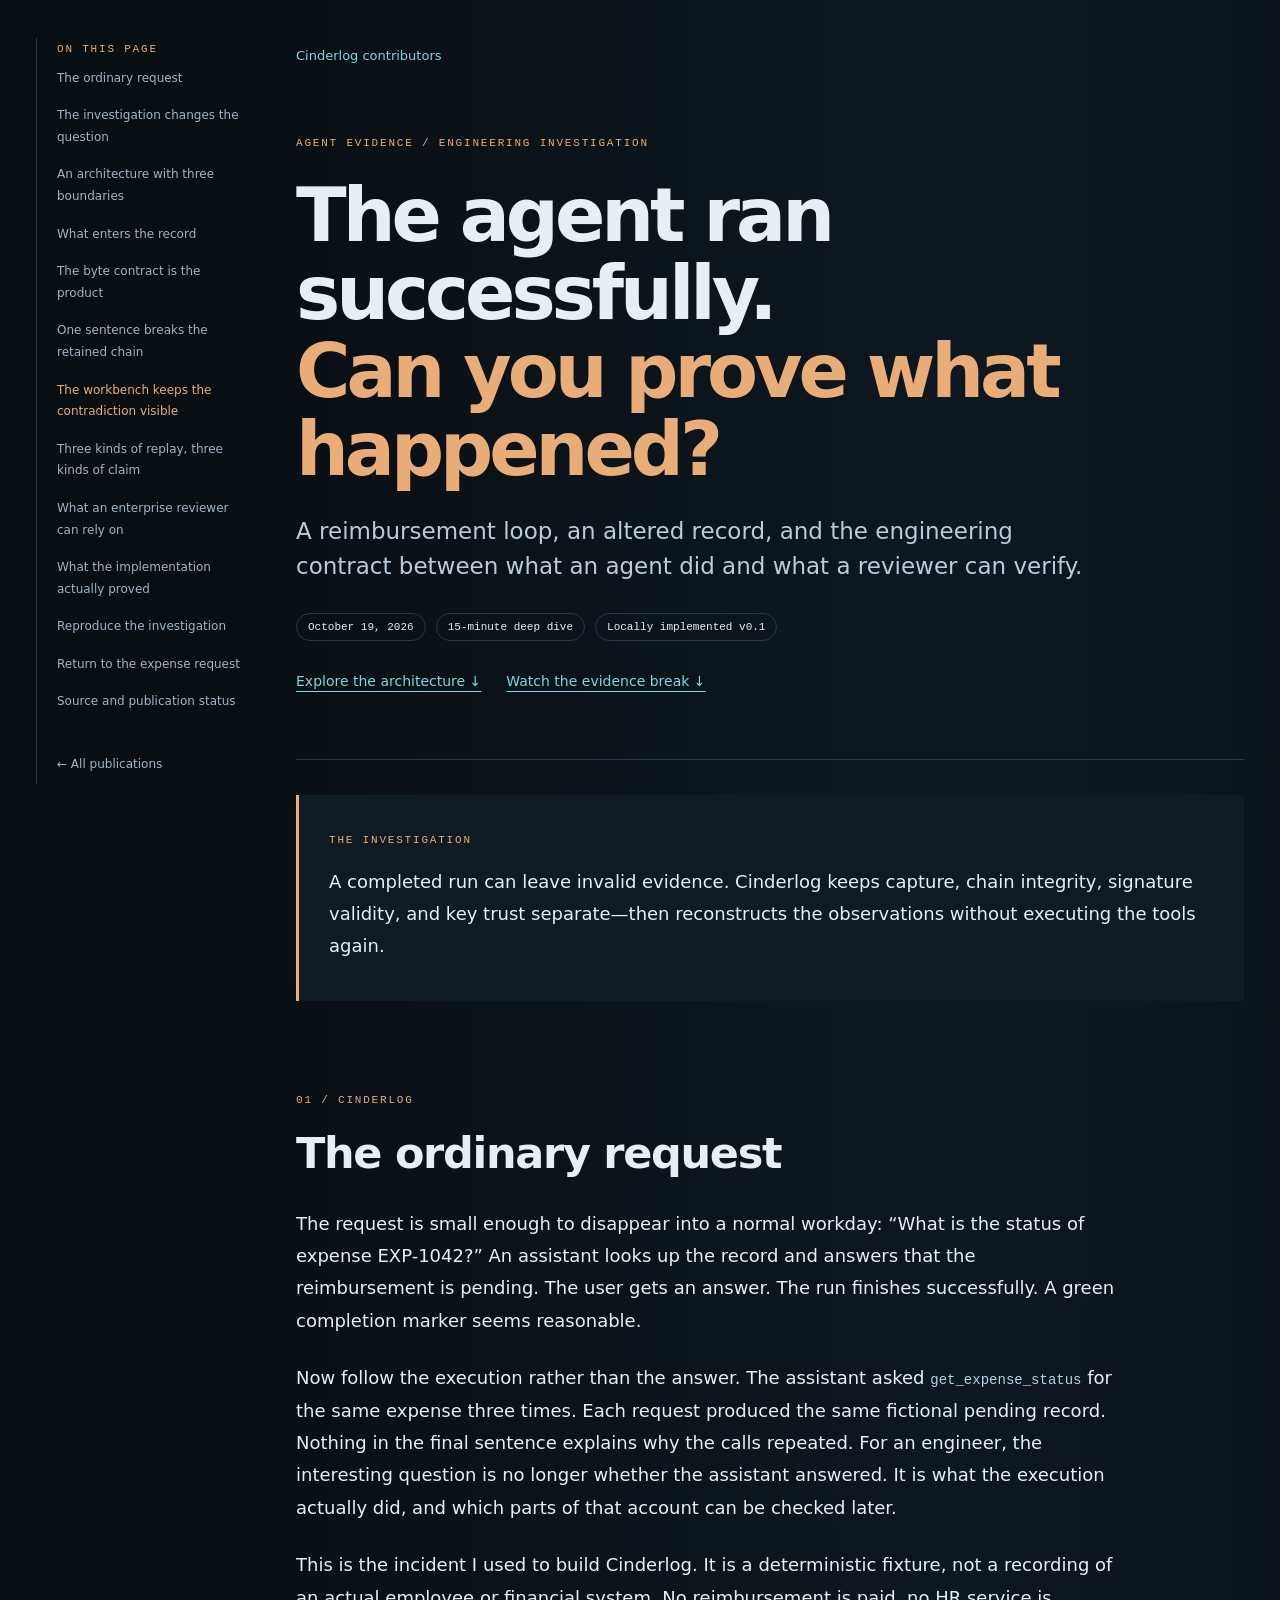
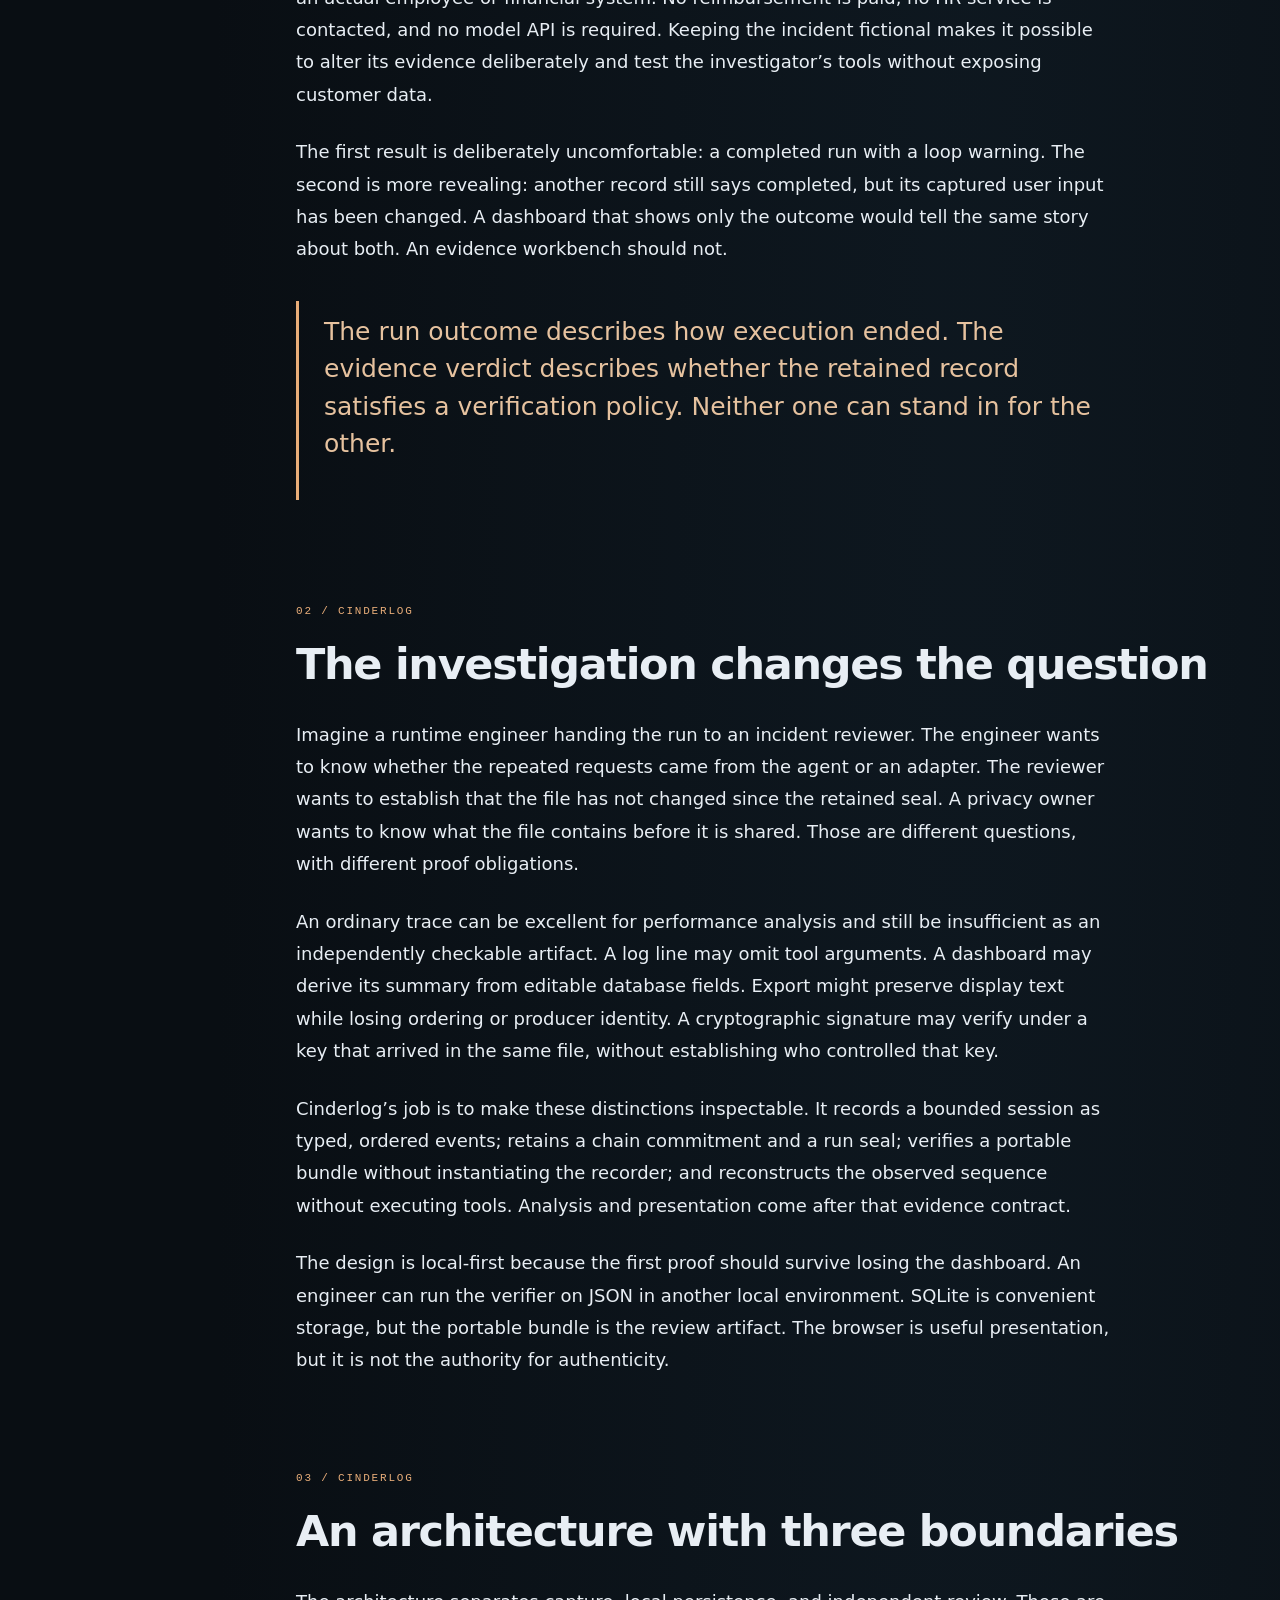
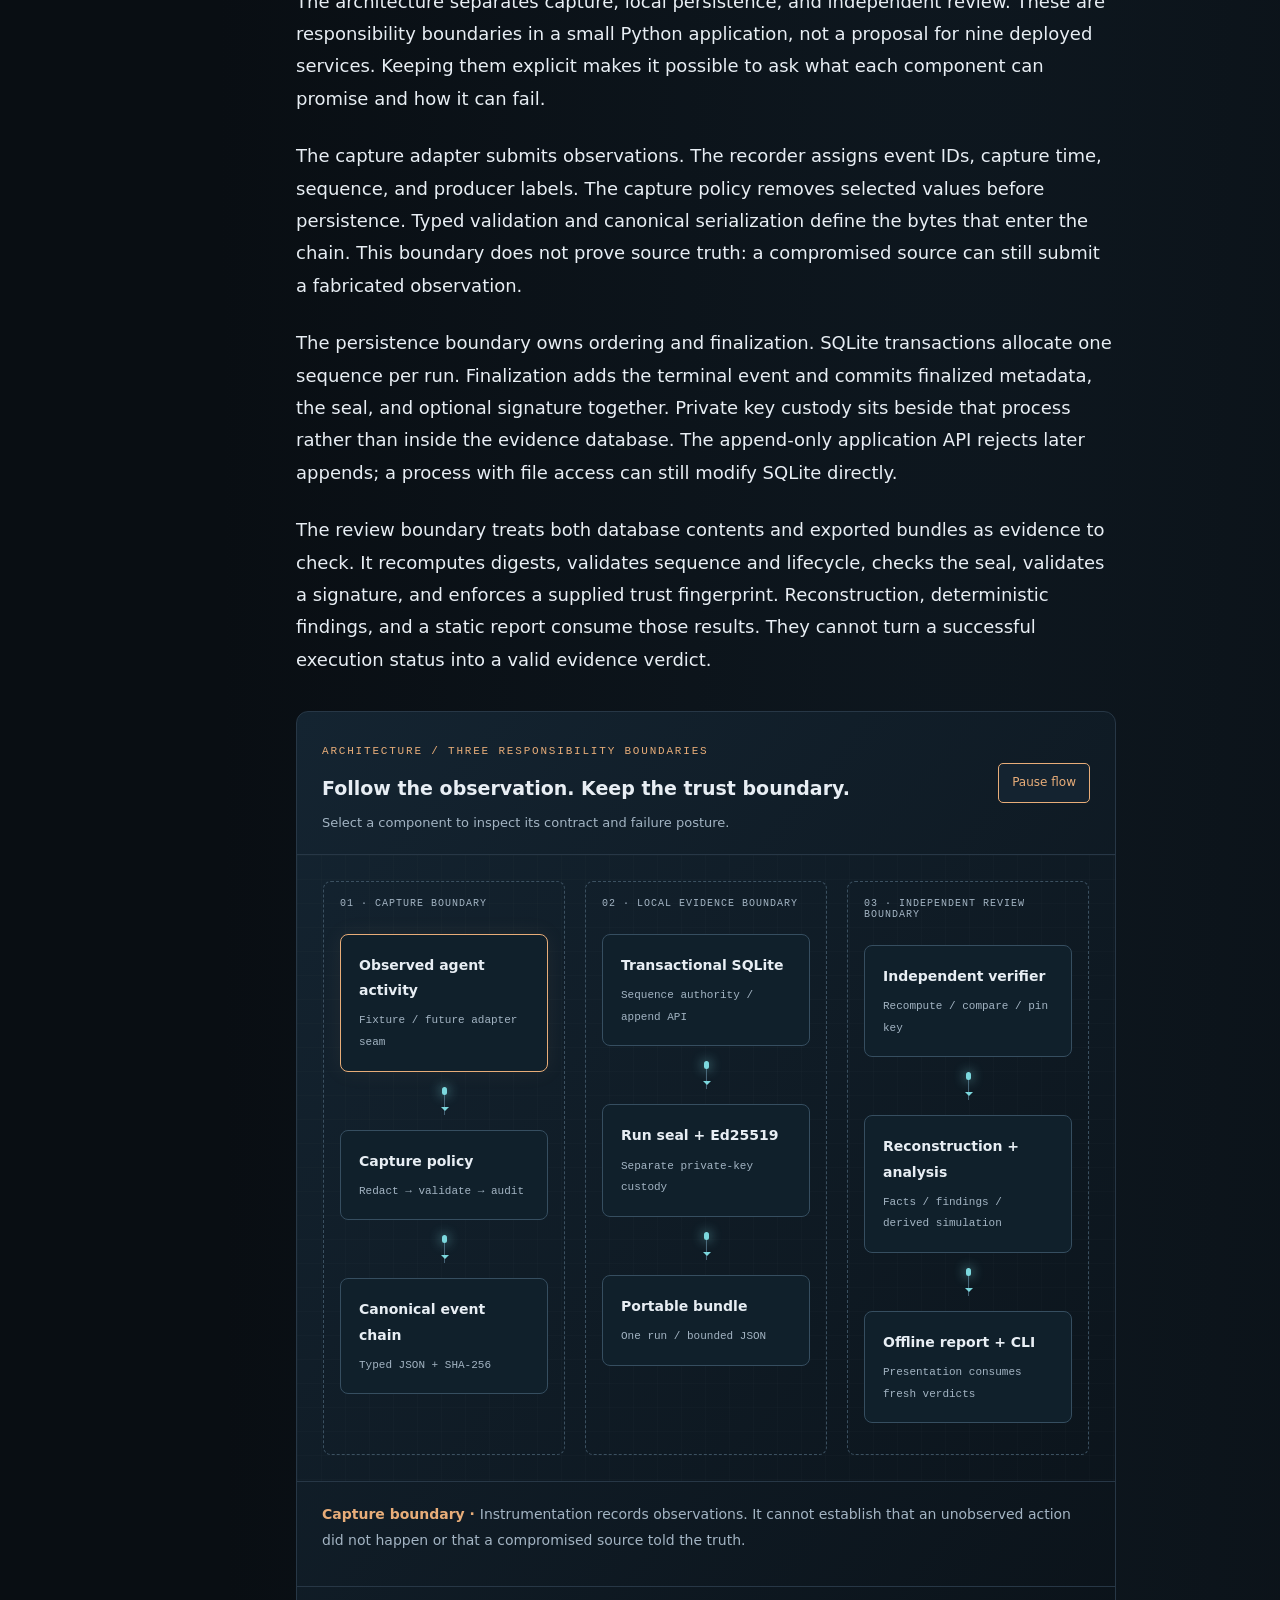
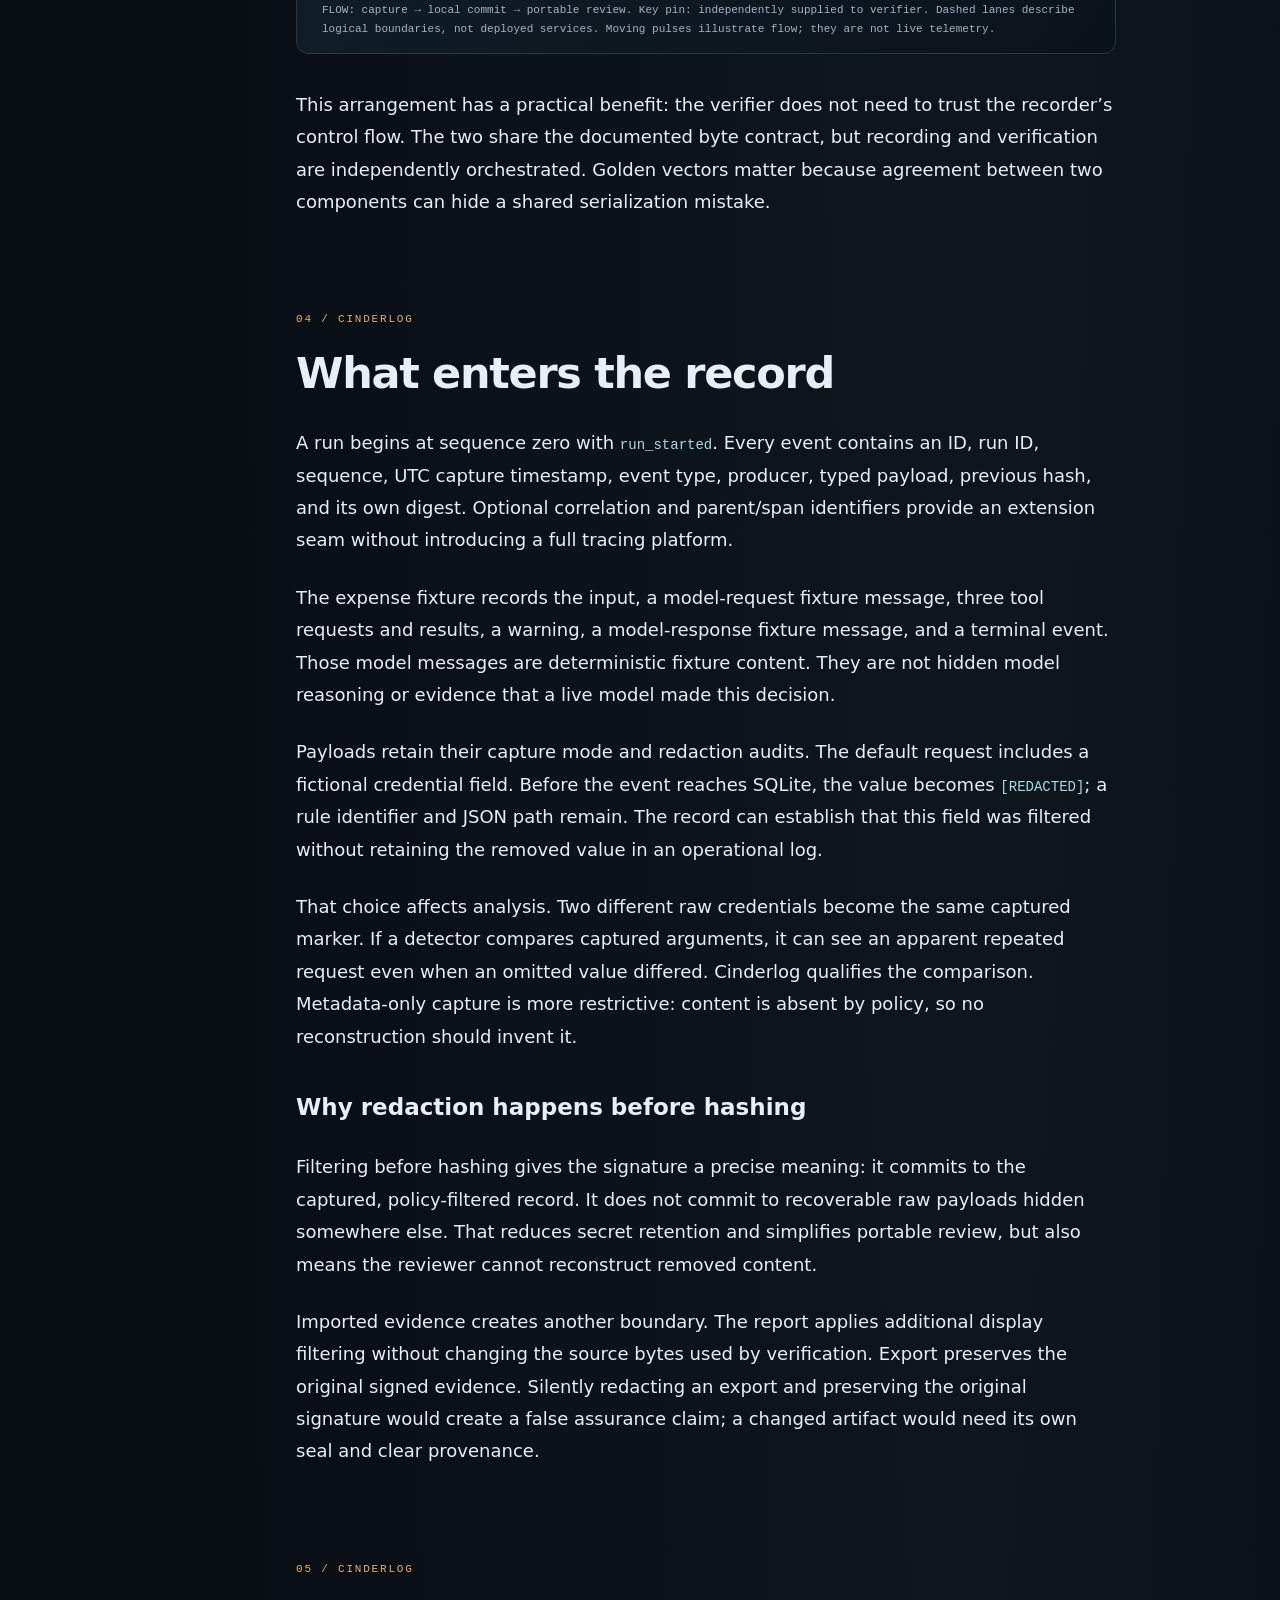
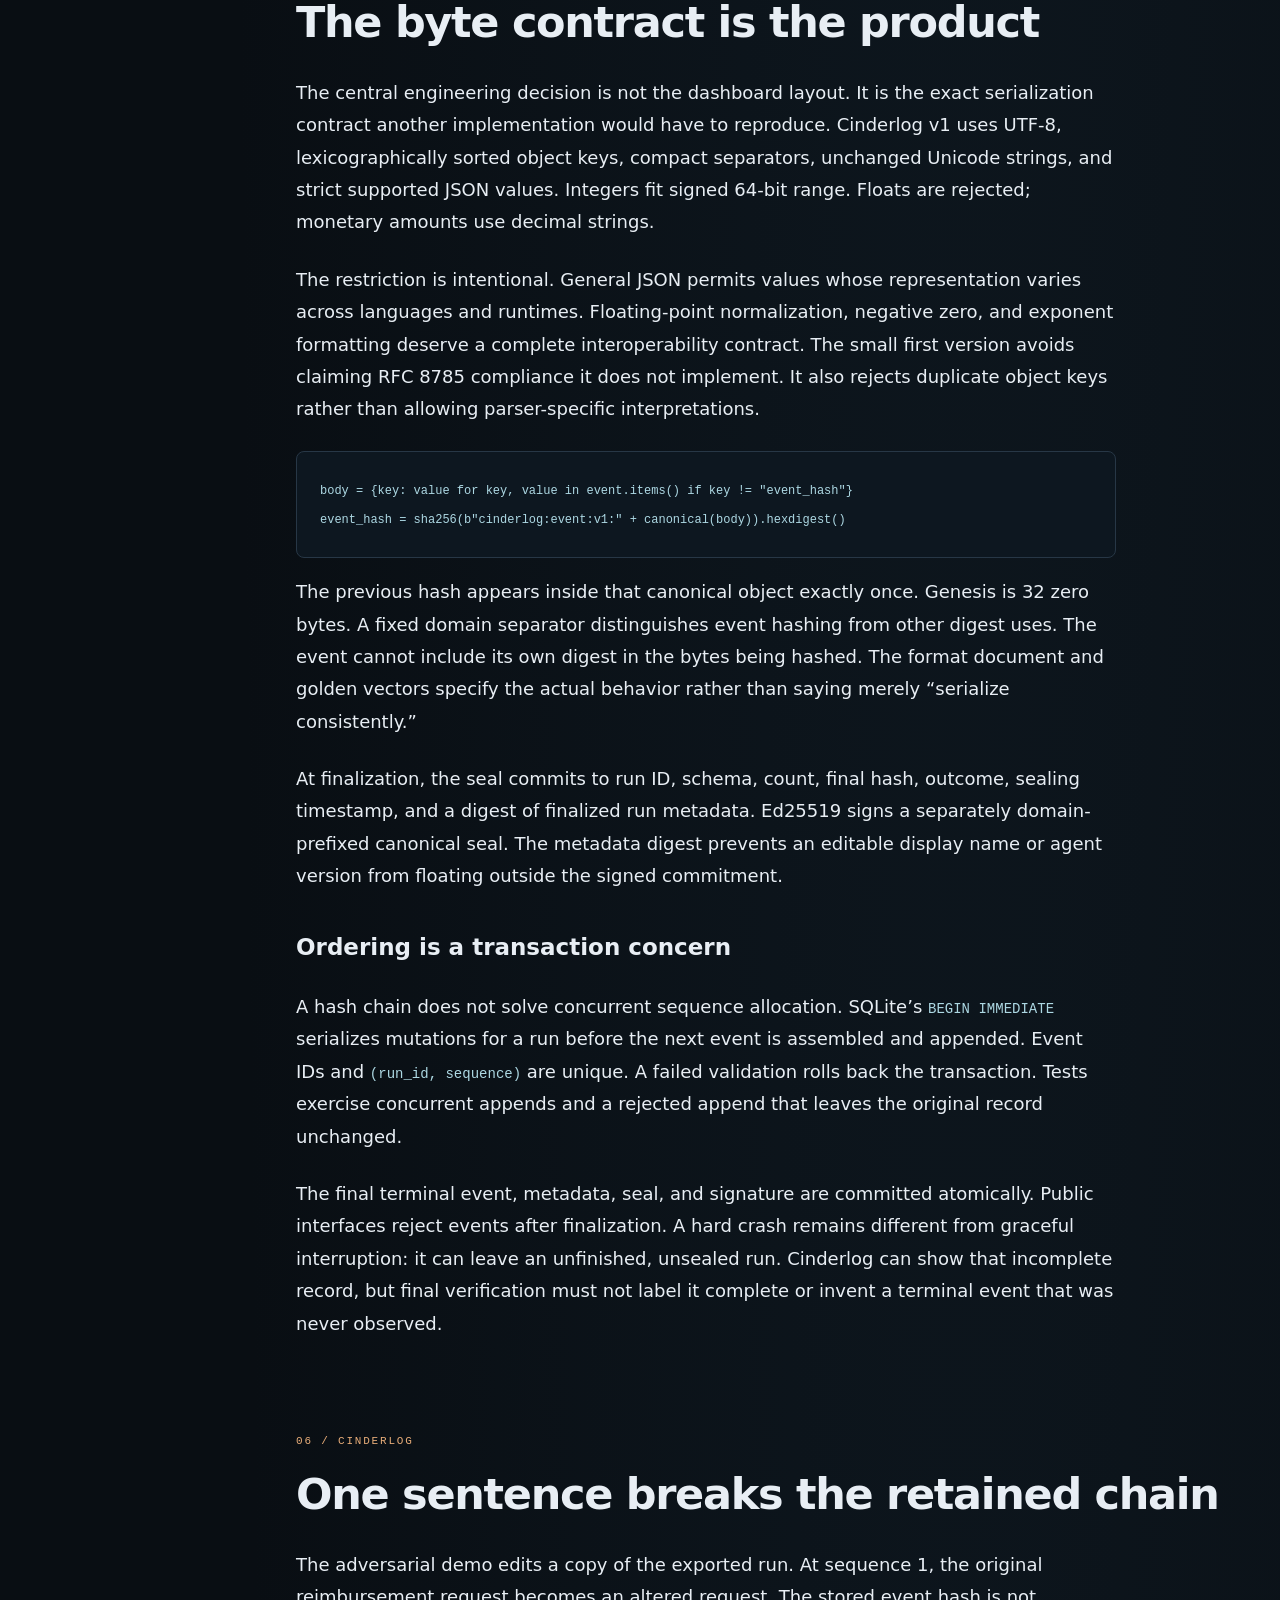
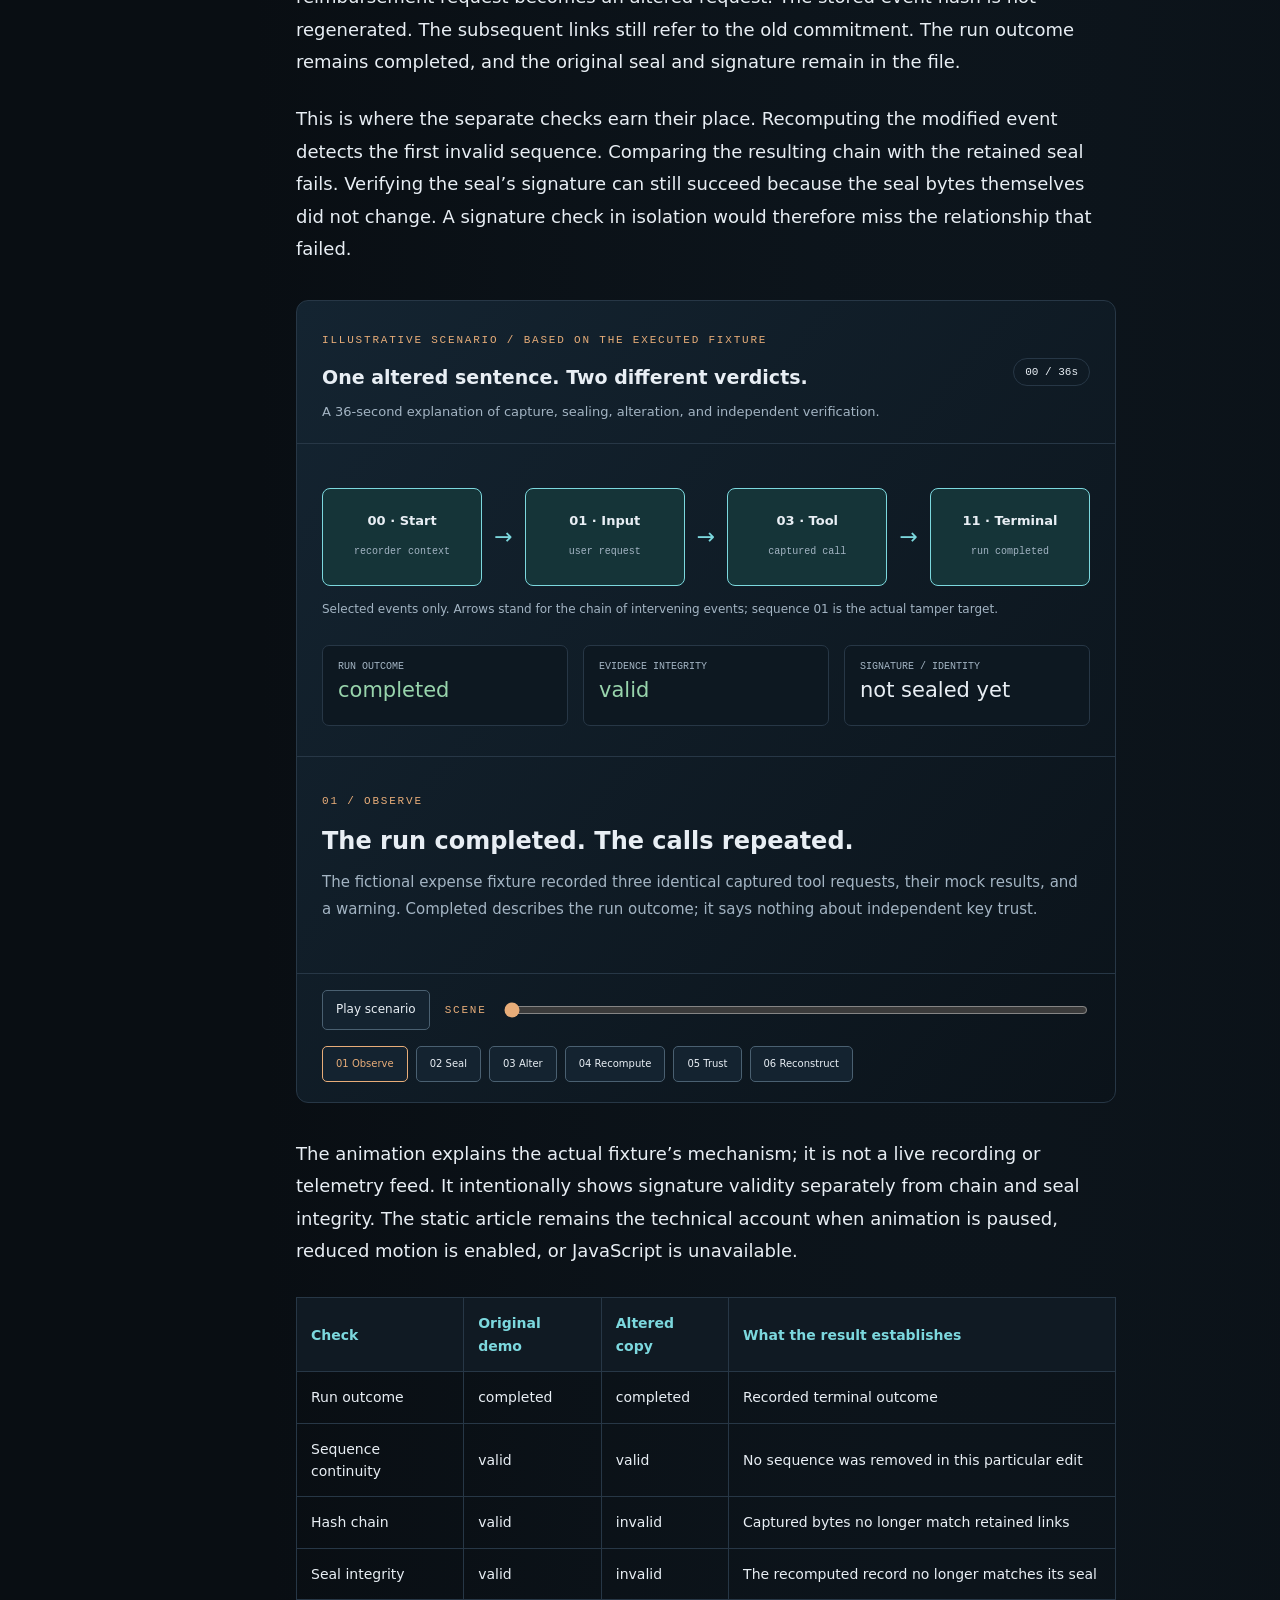
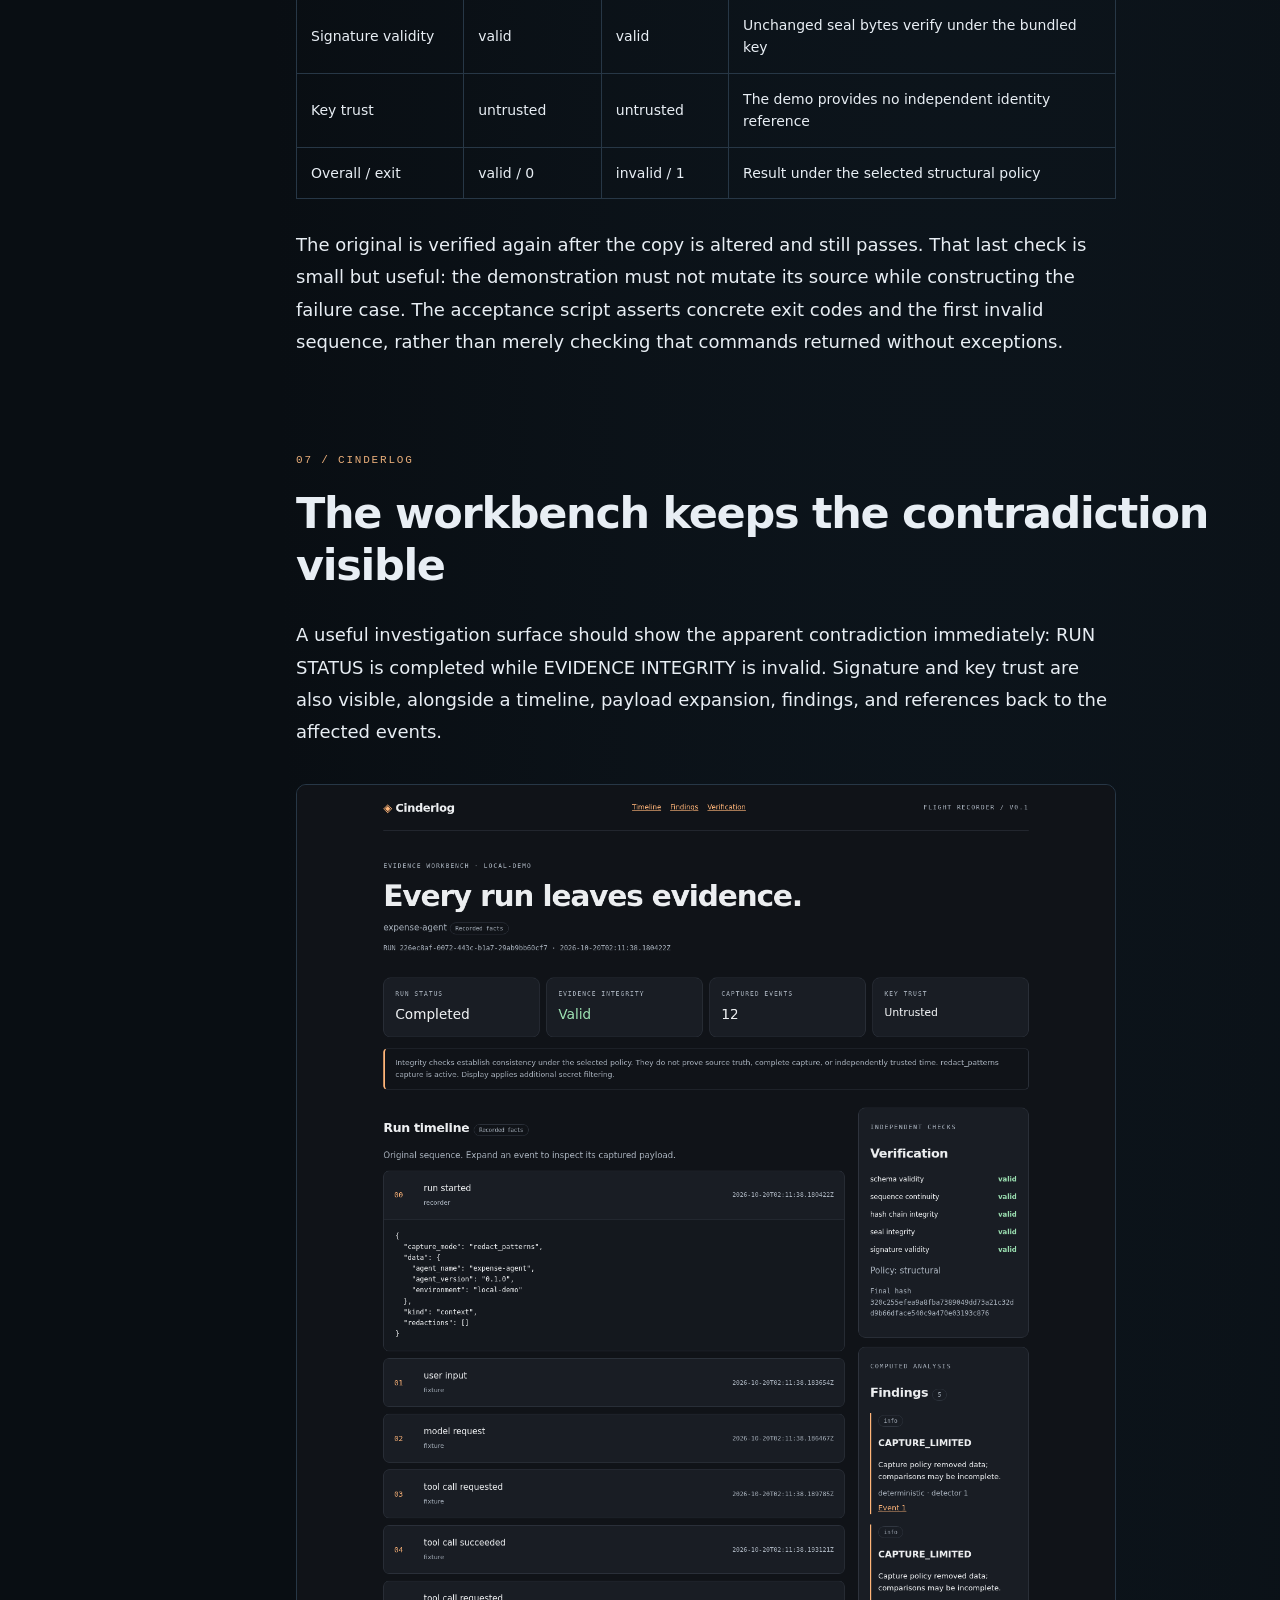
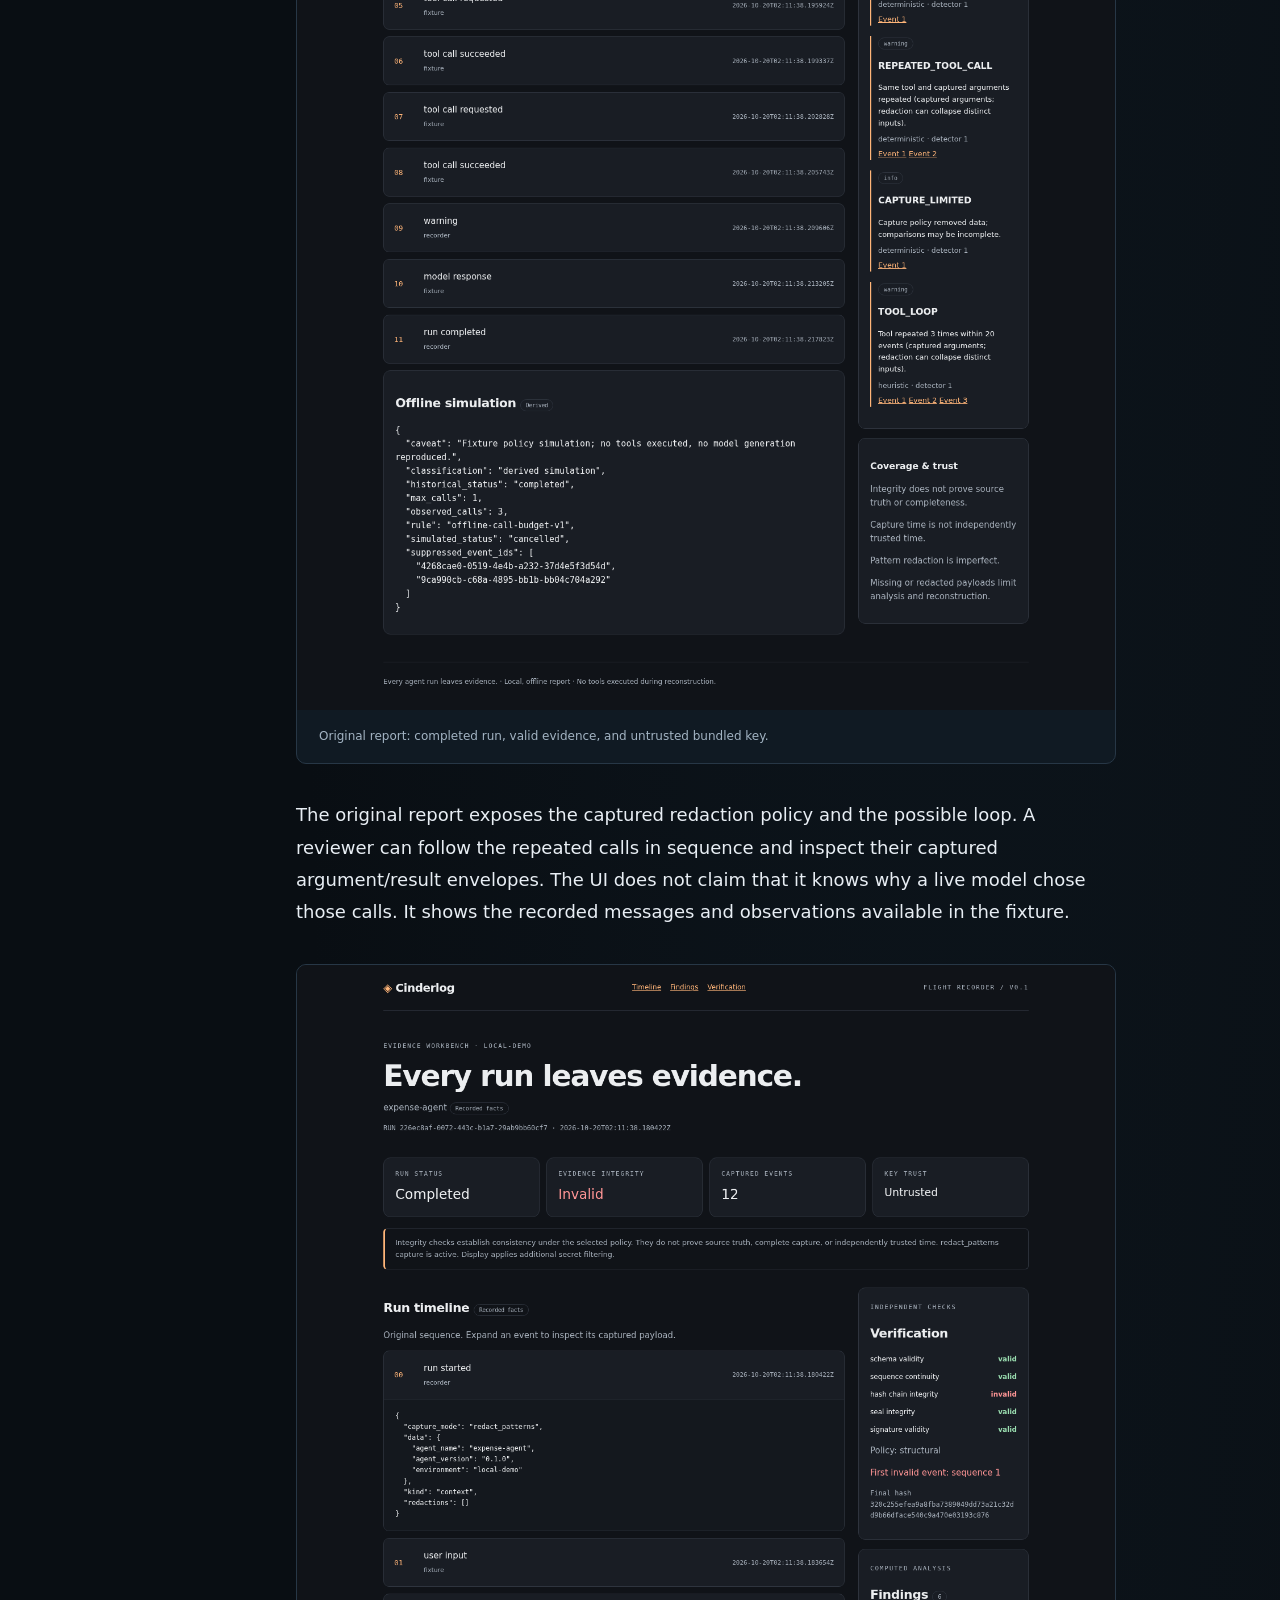
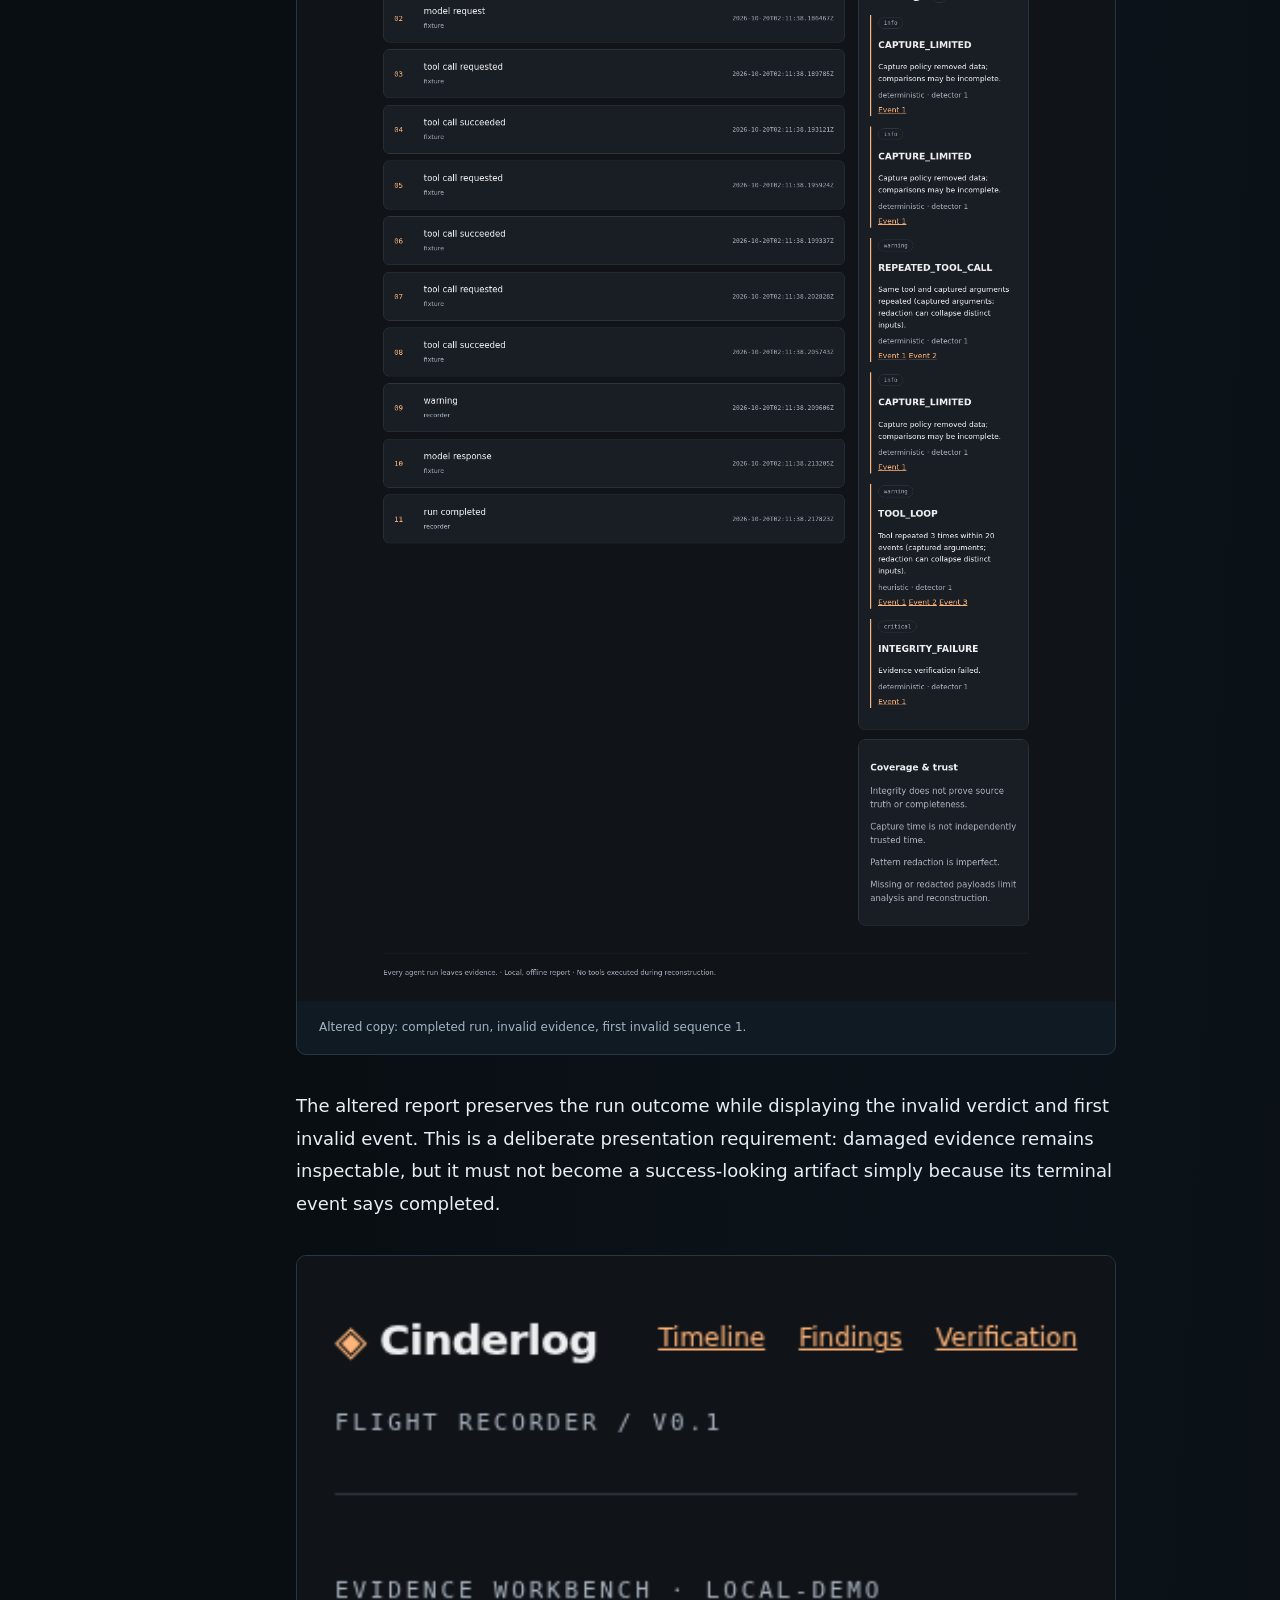
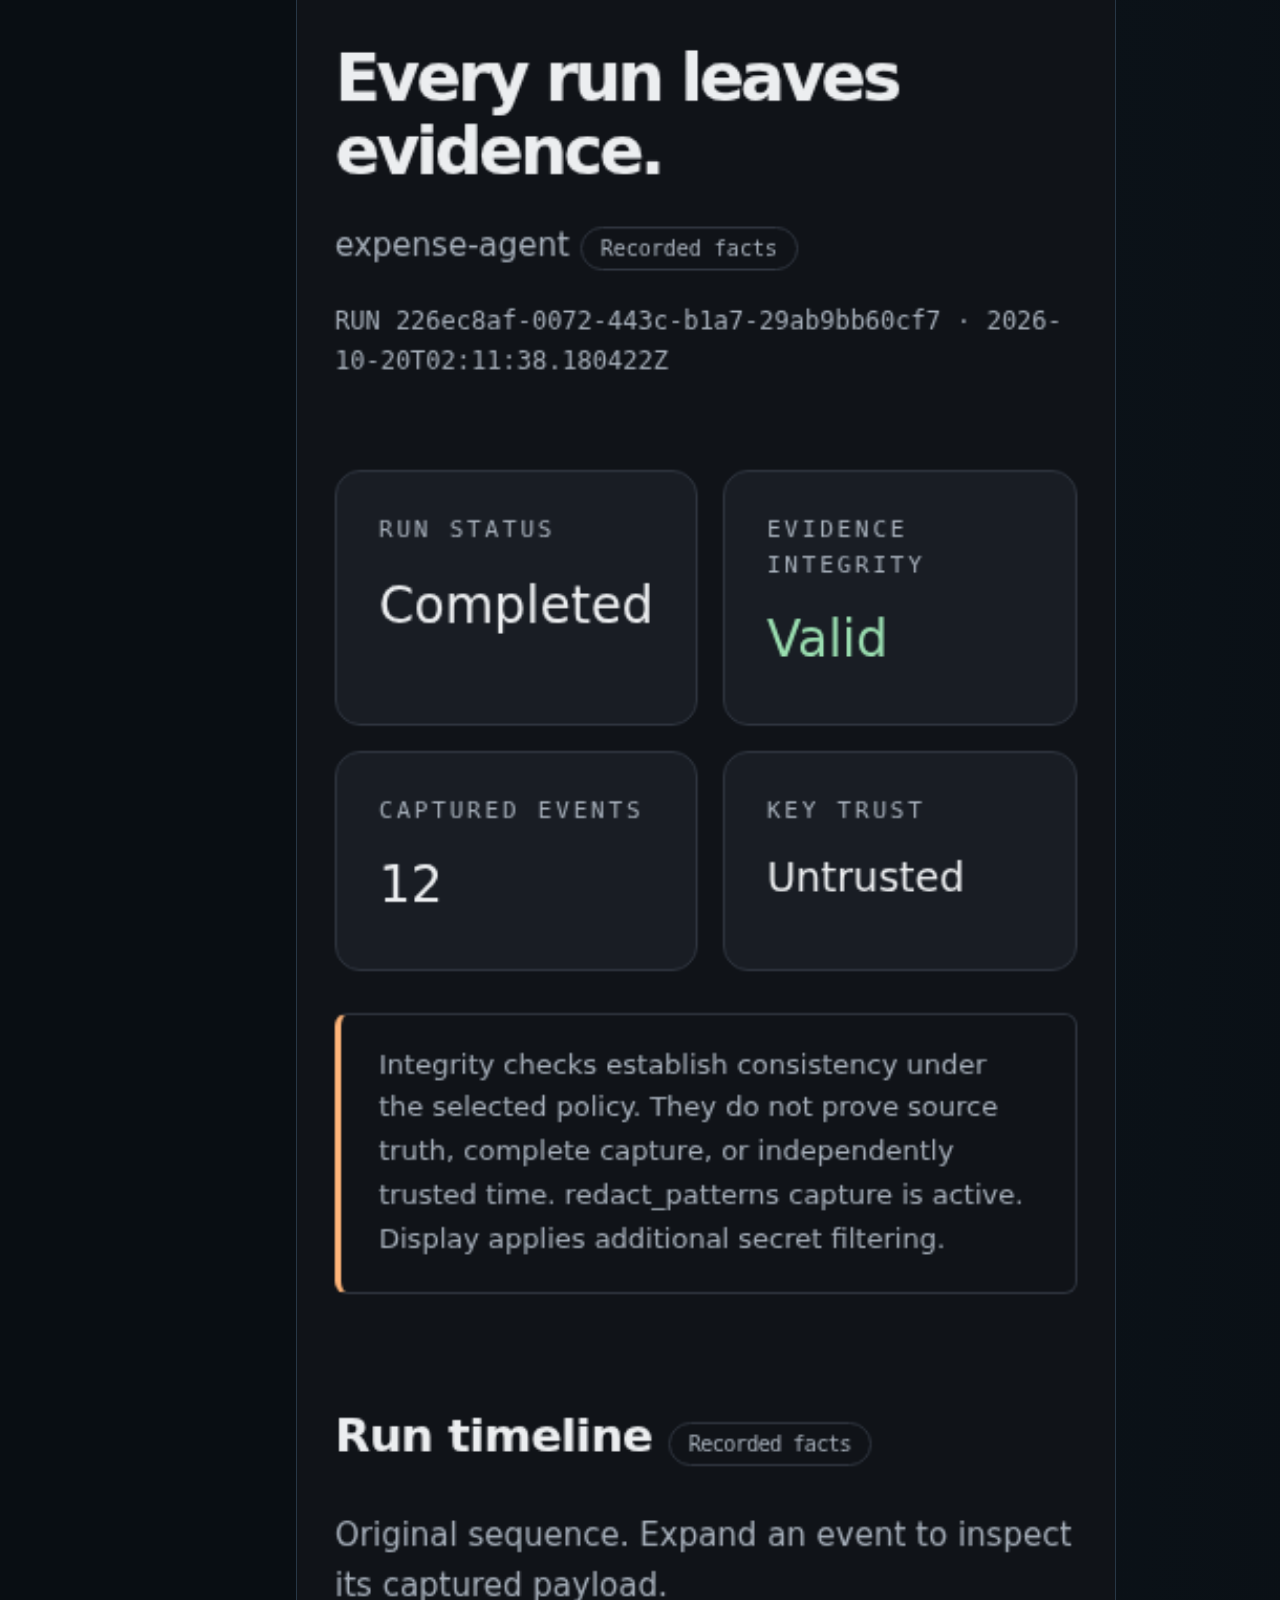
==== cinderlog/index.html @ 929be922 "Publish Cinderlog investigation with verified UI screenshots" ====
<!doctype html><html lang="en"><head><meta charset="utf-8"><meta name="viewport" content="width=device-width,initial-scale=1"><meta name="description" content="An expense-agent investigation becomes a local evidence workbench: capture contracts, cryptographic verification, replay, and explicit enterprise trust boundaries."><meta name="author" content="Cinderlog contributors"><title>The Agent Ran Successfully. Can You Prove What Happened? · Cinderlog · Cinderlog contributors</title><link rel="stylesheet" href="assets/article.css"></head><body><a class="skip" href="#the-ordinary-request">Skip to article</a><div class="progress" aria-hidden="true"></div><div class="layout"><aside class="toc"><span class="kicker">On this page</span><nav aria-label="Article contents"><a href="#the-ordinary-request">The ordinary request</a><a href="#the-investigation-changes-the-question">The investigation changes the question</a><a href="#an-architecture-with-three-boundaries">An architecture with three boundaries</a><a href="#what-enters-the-record">What enters the record</a><a href="#the-byte-contract-is-the-product">The byte contract is the product</a><a href="#one-sentence-breaks-the-retained-chain">One sentence breaks the retained chain</a><a href="#the-workbench-keeps-the-contradiction-visible">The workbench keeps the contradiction visible</a><a href="#three-kinds-of-replay-three-kinds-of-claim">Three kinds of replay, three kinds of claim</a><a href="#what-an-enterprise-reviewer-can-rely-on">What an enterprise reviewer can rely on</a><a href="#what-the-implementation-actually-proved">What the implementation actually proved</a><a href="#reproduce-the-investigation">Reproduce the investigation</a><a href="#return-to-the-expense-request">Return to the expense request</a><a href="#source-and-publication-status">Source and publication status</a></nav><a class="back" href="../">← All publications</a></aside><main><header class="hero"><a class="author" href="../">Cinderlog contributors</a><p class="kicker">Agent evidence / engineering investigation</p><h1>The agent ran successfully.<br><em>Can you prove what happened?</em></h1><p class="deck">A reimbursement loop, an altered record, and the engineering contract between what an agent did and what a reviewer can verify.</p><div class="meta"><span>October 19, 2026</span><span>15-minute deep dive</span><span>Locally implemented v0.1</span></div><div class="hero-links"><a href="#architecture-visual">Explore the architecture ↓</a><a href="#tamper-visual">Watch the evidence break ↓</a></div></header><aside class="brief"><span class="kicker">The investigation</span><p>A completed run can leave invalid evidence. Cinderlog keeps capture, chain integrity, signature validity, and key trust separate—then reconstructs the observations without executing the tools again.</p></aside><section class="chapter" id="the-ordinary-request"><span class="kicker">01 / Cinderlog</span><h2>The ordinary request</h2><div class="prose">
<p>The request is small enough to disappear into a normal workday: “What is the status of expense EXP-1042?” An assistant looks up the record and answers that the reimbursement is pending. The user gets an answer. The run finishes successfully. A green completion marker seems reasonable.</p>
<p>Now follow the execution rather than the answer. The assistant asked <code>get_expense_status</code> for the same expense three times. Each request produced the same fictional pending record. Nothing in the final sentence explains why the calls repeated. For an engineer, the interesting question is no longer whether the assistant answered. It is what the execution actually did, and which parts of that account can be checked later.</p>
<p>This is the incident I used to build Cinderlog. It is a deterministic fixture, not a recording of an actual employee or financial system. No reimbursement is paid, no HR service is contacted, and no model API is required. Keeping the incident fictional makes it possible to alter its evidence deliberately and test the investigator’s tools without exposing customer data.</p>
<p>The first result is deliberately uncomfortable: a completed run with a loop warning. The second is more revealing: another record still says completed, but its captured user input has been changed. A dashboard that shows only the outcome would tell the same story about both. An evidence workbench should not.</p>
<blockquote>
<p>The run outcome describes how execution ended. The evidence verdict describes whether the retained record satisfies a verification policy. Neither one can stand in for the other.</p>
</blockquote>
</div></section><section class="chapter" id="the-investigation-changes-the-question"><span class="kicker">02 / Cinderlog</span><h2>The investigation changes the question</h2><div class="prose">
<p>Imagine a runtime engineer handing the run to an incident reviewer. The engineer wants to know whether the repeated requests came from the agent or an adapter. The reviewer wants to establish that the file has not changed since the retained seal. A privacy owner wants to know what the file contains before it is shared. Those are different questions, with different proof obligations.</p>
<p>An ordinary trace can be excellent for performance analysis and still be insufficient as an independently checkable artifact. A log line may omit tool arguments. A dashboard may derive its summary from editable database fields. Export might preserve display text while losing ordering or producer identity. A cryptographic signature may verify under a key that arrived in the same file, without establishing who controlled that key.</p>
<p>Cinderlog’s job is to make these distinctions inspectable. It records a bounded session as typed, ordered events; retains a chain commitment and a run seal; verifies a portable bundle without instantiating the recorder; and reconstructs the observed sequence without executing tools. Analysis and presentation come after that evidence contract.</p>
<p>The design is local-first because the first proof should survive losing the dashboard. An engineer can run the verifier on JSON in another local environment. SQLite is convenient storage, but the portable bundle is the review artifact. The browser is useful presentation, but it is not the authority for authenticity.</p>
</div></section><section class="chapter" id="an-architecture-with-three-boundaries"><span class="kicker">03 / Cinderlog</span><h2>An architecture with three boundaries</h2><div class="prose">
<p>The architecture separates capture, local persistence, and independent review. These are responsibility boundaries in a small Python application, not a proposal for nine deployed services. Keeping them explicit makes it possible to ask what each component can promise and how it can fail.</p>
<p>The capture adapter submits observations. The recorder assigns event IDs, capture time, sequence, and producer labels. The capture policy removes selected values before persistence. Typed validation and canonical serialization define the bytes that enter the chain. This boundary does not prove source truth: a compromised source can still submit a fabricated observation.</p>
<p>The persistence boundary owns ordering and finalization. SQLite transactions allocate one sequence per run. Finalization adds the terminal event and commits finalized metadata, the seal, and optional signature together. Private key custody sits beside that process rather than inside the evidence database. The append-only application API rejects later appends; a process with file access can still modify SQLite directly.</p>
<p>The review boundary treats both database contents and exported bundles as evidence to check. It recomputes digests, validates sequence and lifecycle, checks the seal, validates a signature, and enforces a supplied trust fingerprint. Reconstruction, deterministic findings, and a static report consume those results. They cannot turn a successful execution status into a valid evidence verdict.</p>
<section class="visual" id="architecture-visual" aria-label="Interactive Cinderlog architecture"><div class="visual-head"><div><span class="kicker">Architecture / three responsibility boundaries</span><h3>Follow the observation. Keep the trust boundary.</h3><p>Select a component to inspect its contract and failure posture.</p></div><button id="flow-toggle" aria-pressed="true">Pause flow</button></div><div class="diagram"><div class="lanes">
<div class="lane"><p>01 · Capture boundary</p><button class="node selected" data-node="adapter" aria-pressed="true"><b>Observed agent activity</b><span>Fixture / future adapter seam</span></button><div class="arrow"><i class="packet"></i></div><button class="node" data-node="policy" aria-pressed="false"><b>Capture policy</b><span>Redact → validate → audit</span></button><div class="arrow"><i class="packet"></i></div><button class="node" data-node="chain" aria-pressed="false"><b>Canonical event chain</b><span>Typed JSON + SHA-256</span></button></div>
<div class="lane"><p>02 · Local evidence boundary</p><button class="node" data-node="store" aria-pressed="false"><b>Transactional SQLite</b><span>Sequence authority / append API</span></button><div class="arrow"><i class="packet"></i></div><button class="node" data-node="seal" aria-pressed="false"><b>Run seal + Ed25519</b><span>Separate private-key custody</span></button><div class="arrow"><i class="packet"></i></div><button class="node" data-node="bundle" aria-pressed="false"><b>Portable bundle</b><span>One run / bounded JSON</span></button></div>
<div class="lane"><p>03 · Independent review boundary</p><button class="node" data-node="verify" aria-pressed="false"><b>Independent verifier</b><span>Recompute / compare / pin key</span></button><div class="arrow"><i class="packet"></i></div><button class="node" data-node="replay" aria-pressed="false"><b>Reconstruction + analysis</b><span>Facts / findings / derived simulation</span></button><div class="arrow"><i class="packet"></i></div><button class="node" data-node="report" aria-pressed="false"><b>Offline report + CLI</b><span>Presentation consumes fresh verdicts</span></button></div></div></div><div class="detail" id="node-detail" aria-live="polite"><strong>Capture boundary · </strong>Instrumentation records observations. It cannot establish that an unobserved action did not happen or that a compromised source told the truth.</div><div class="boundary">FLOW: capture → local commit → portable review. Key pin: independently supplied to verifier. Dashed lanes describe logical boundaries, not deployed services. Moving pulses illustrate flow; they are not live telemetry.</div></section>
<p>This arrangement has a practical benefit: the verifier does not need to trust the recorder’s control flow. The two share the documented byte contract, but recording and verification are independently orchestrated. Golden vectors matter because agreement between two components can hide a shared serialization mistake.</p>
</div></section><section class="chapter" id="what-enters-the-record"><span class="kicker">04 / Cinderlog</span><h2>What enters the record</h2><div class="prose">
<p>A run begins at sequence zero with <code>run_started</code>. Every event contains an ID, run ID, sequence, UTC capture timestamp, event type, producer, typed payload, previous hash, and its own digest. Optional correlation and parent/span identifiers provide an extension seam without introducing a full tracing platform.</p>
<p>The expense fixture records the input, a model-request fixture message, three tool requests and results, a warning, a model-response fixture message, and a terminal event. Those model messages are deterministic fixture content. They are not hidden model reasoning or evidence that a live model made this decision.</p>
<p>Payloads retain their capture mode and redaction audits. The default request includes a fictional credential field. Before the event reaches SQLite, the value becomes <code>[REDACTED]</code>; a rule identifier and JSON path remain. The record can establish that this field was filtered without retaining the removed value in an operational log.</p>
<p>That choice affects analysis. Two different raw credentials become the same captured marker. If a detector compares captured arguments, it can see an apparent repeated request even when an omitted value differed. Cinderlog qualifies the comparison. Metadata-only capture is more restrictive: content is absent by policy, so no reconstruction should invent it.</p>
<h3>Why redaction happens before hashing</h3>
<p>Filtering before hashing gives the signature a precise meaning: it commits to the captured, policy-filtered record. It does not commit to recoverable raw payloads hidden somewhere else. That reduces secret retention and simplifies portable review, but also means the reviewer cannot reconstruct removed content.</p>
<p>Imported evidence creates another boundary. The report applies additional display filtering without changing the source bytes used by verification. Export preserves the original signed evidence. Silently redacting an export and preserving the original signature would create a false assurance claim; a changed artifact would need its own seal and clear provenance.</p>
</div></section><section class="chapter" id="the-byte-contract-is-the-product"><span class="kicker">05 / Cinderlog</span><h2>The byte contract is the product</h2><div class="prose">
<p>The central engineering decision is not the dashboard layout. It is the exact serialization contract another implementation would have to reproduce. Cinderlog v1 uses UTF-8, lexicographically sorted object keys, compact separators, unchanged Unicode strings, and strict supported JSON values. Integers fit signed 64-bit range. Floats are rejected; monetary amounts use decimal strings.</p>
<p>The restriction is intentional. General JSON permits values whose representation varies across languages and runtimes. Floating-point normalization, negative zero, and exponent formatting deserve a complete interoperability contract. The small first version avoids claiming RFC 8785 compliance it does not implement. It also rejects duplicate object keys rather than allowing parser-specific interpretations.</p>
<pre><code class="language-python">body = {key: value for key, value in event.items() if key != &quot;event_hash&quot;}
event_hash = sha256(b&quot;cinderlog:event:v1:&quot; + canonical(body)).hexdigest()
</code></pre>
<p>The previous hash appears inside that canonical object exactly once. Genesis is 32 zero bytes. A fixed domain separator distinguishes event hashing from other digest uses. The event cannot include its own digest in the bytes being hashed. The format document and golden vectors specify the actual behavior rather than saying merely “serialize consistently.”</p>
<p>At finalization, the seal commits to run ID, schema, count, final hash, outcome, sealing timestamp, and a digest of finalized run metadata. Ed25519 signs a separately domain-prefixed canonical seal. The metadata digest prevents an editable display name or agent version from floating outside the signed commitment.</p>
<h3>Ordering is a transaction concern</h3>
<p>A hash chain does not solve concurrent sequence allocation. SQLite’s <code>BEGIN IMMEDIATE</code> serializes mutations for a run before the next event is assembled and appended. Event IDs and <code>(run_id, sequence)</code> are unique. A failed validation rolls back the transaction. Tests exercise concurrent appends and a rejected append that leaves the original record unchanged.</p>
<p>The final terminal event, metadata, seal, and signature are committed atomically. Public interfaces reject events after finalization. A hard crash remains different from graceful interruption: it can leave an unfinished, unsealed run. Cinderlog can show that incomplete record, but final verification must not label it complete or invent a terminal event that was never observed.</p>
</div></section><section class="chapter" id="one-sentence-breaks-the-retained-chain"><span class="kicker">06 / Cinderlog</span><h2>One sentence breaks the retained chain</h2><div class="prose">
<p>The adversarial demo edits a copy of the exported run. At sequence 1, the original reimbursement request becomes an altered request. The stored event hash is not regenerated. The subsequent links still refer to the old commitment. The run outcome remains completed, and the original seal and signature remain in the file.</p>
<p>This is where the separate checks earn their place. Recomputing the modified event detects the first invalid sequence. Comparing the resulting chain with the retained seal fails. Verifying the seal’s signature can still succeed because the seal bytes themselves did not change. A signature check in isolation would therefore miss the relationship that failed.</p>
<section class="visual" id="tamper-visual" aria-label="Animated evidence tampering scenario"><div class="visual-head"><div><span class="kicker">Illustrative scenario / based on the executed fixture</span><h3>One altered sentence. Two different verdicts.</h3><p>A 36-second explanation of capture, sealing, alteration, and independent verification.</p></div><span class="chip" id="scene-time">00 / 36s</span></div><div class="film-stage"><div class="chain" aria-label="Illustrative event chain"><div class="chain-event"><b>00 · Start</b><small>recorder context</small></div><span class="chain-arrow">→</span><div class="chain-event"><b>01 · Input</b><small>user request</small></div><span class="chain-arrow">→</span><div class="chain-event"><b>03 · Tool</b><small>captured call</small></div><span class="chain-arrow">→</span><div class="chain-event"><b>11 · Terminal</b><small>run completed</small></div></div><p class="scope-note">Selected events only. Arrows stand for the chain of intervening events; sequence 01 is the actual tamper target.</p><div class="verdicts"><div class="verdict"><span>Run outcome</span><b class="green">completed</b></div><div class="verdict"><span>Evidence integrity</span><b class="green" id="film-integrity">valid</b></div><div class="verdict"><span>Signature / identity</span><b id="film-signature">not sealed yet</b></div></div></div><div class="film-caption" aria-live="polite"><span class="kicker" id="scene-label">01 / OBSERVE</span><h3 id="scene-title">The run completed. The calls repeated.</h3><p id="scene-copy">A successful run outcome is independent of evidence integrity.</p></div><div class="film-controls"><button id="scene-play" aria-pressed="false">Play scenario</button><label for="scene-scrub" class="eyebrow">Scene</label><input id="scene-scrub" type="range" min="0" max="36" value="0" step="0.1" aria-label="Scenario position in seconds"></div><div class="steps"><button data-scene="0" aria-pressed="true">01 Observe</button><button data-scene="1" aria-pressed="false">02 Seal</button><button data-scene="2" aria-pressed="false">03 Alter</button><button data-scene="3" aria-pressed="false">04 Recompute</button><button data-scene="4" aria-pressed="false">05 Trust</button><button data-scene="5" aria-pressed="false">06 Reconstruct</button></div><noscript><p class="detail">JavaScript is disabled. Read the accompanying article for the full static scenario: the altered input fails chain verification at sequence 1 while the run outcome stays completed.</p></noscript></section>
<p>The animation explains the actual fixture’s mechanism; it is not a live recording or telemetry feed. It intentionally shows signature validity separately from chain and seal integrity. The static article remains the technical account when animation is paused, reduced motion is enabled, or JavaScript is unavailable.</p>
<table>
<thead>
<tr>
<th>Check</th>
<th>Original demo</th>
<th>Altered copy</th>
<th>What the result establishes</th>
</tr>
</thead>
<tbody>
<tr>
<td>Run outcome</td>
<td>completed</td>
<td>completed</td>
<td>Recorded terminal outcome</td>
</tr>
<tr>
<td>Sequence continuity</td>
<td>valid</td>
<td>valid</td>
<td>No sequence was removed in this particular edit</td>
</tr>
<tr>
<td>Hash chain</td>
<td>valid</td>
<td>invalid</td>
<td>Captured bytes no longer match retained links</td>
</tr>
<tr>
<td>Seal integrity</td>
<td>valid</td>
<td>invalid</td>
<td>The recomputed record no longer matches its seal</td>
</tr>
<tr>
<td>Signature validity</td>
<td>valid</td>
<td>valid</td>
<td>Unchanged seal bytes verify under the bundled key</td>
</tr>
<tr>
<td>Key trust</td>
<td>untrusted</td>
<td>untrusted</td>
<td>The demo provides no independent identity reference</td>
</tr>
<tr>
<td>Overall / exit</td>
<td>valid / 0</td>
<td>invalid / 1</td>
<td>Result under the selected structural policy</td>
</tr>
</tbody>
</table>
<p>The original is verified again after the copy is altered and still passes. That last check is small but useful: the demonstration must not mutate its source while constructing the failure case. The acceptance script asserts concrete exit codes and the first invalid sequence, rather than merely checking that commands returned without exceptions.</p>
</div></section><section class="chapter" id="the-workbench-keeps-the-contradiction-visible"><span class="kicker">07 / Cinderlog</span><h2>The workbench keeps the contradiction visible</h2><div class="prose">
<p>A useful investigation surface should show the apparent contradiction immediately: RUN STATUS is completed while EVIDENCE INTEGRITY is invalid. Signature and key trust are also visible, alongside a timeline, payload expansion, findings, and references back to the affected events.</p>
<figure class="shot"><img loading="lazy" src="assets/report-desktop.png" alt="Original report: completed run, valid evidence, and untrusted bundled key."><figcaption>Original report: completed run, valid evidence, and untrusted bundled key.</figcaption></figure>
<p>The original report exposes the captured redaction policy and the possible loop. A reviewer can follow the repeated calls in sequence and inspect their captured argument/result envelopes. The UI does not claim that it knows why a live model chose those calls. It shows the recorded messages and observations available in the fixture.</p>
<figure class="shot"><img loading="lazy" src="assets/report-tampered.png" alt="Altered copy: completed run, invalid evidence, first invalid sequence 1."><figcaption>Altered copy: completed run, invalid evidence, first invalid sequence 1.</figcaption></figure>
<p>The altered report preserves the run outcome while displaying the invalid verdict and first invalid event. This is a deliberate presentation requirement: damaged evidence remains inspectable, but it must not become a success-looking artifact simply because its terminal event says completed.</p>
<figure class="shot"><img loading="lazy" src="assets/report-mobile.png" alt="Actual report at a 390-pixel mobile viewport."><figcaption>Actual report at a 390-pixel mobile viewport.</figcaption></figure>
<p>The report uses local CSS, native expandable event controls, no scripts or remote assets, and escaped untrusted payloads. Article animations are a separate publication layer; they do not add executable content to the evidence report. Mobile and keyboard review are part of the publication workflow, alongside tests that malicious payloads do not become HTML or scripts.</p>
</div></section><section class="chapter" id="three-kinds-of-replay-three-kinds-of-claim"><span class="kicker">08 / Cinderlog</span><h2>Three kinds of replay, three kinds of claim</h2><div class="prose">
<p>As-is reconstruction displays recorded facts. It does not contact the tool adapter, execute a payment, or ask a model to generate another answer. The evidence can be incomplete, and reconstruction must inherit that limitation. Preserving the order does not recover uncaptured context.</p>
<p>Diff compares event type, producer, captured payload, and terminal outcome. IDs and capture timestamps are reported separately as envelope differences so two otherwise equivalent fixture records do not look behaviorally different merely because their run IDs changed. Redacted inputs also constrain what a semantic comparison can establish.</p>
<p>The v0.1 simulation is deliberately small: apply a deterministic maximum-call budget to a copy of the recorded calls. A three-call fixture under a one-call budget yields a derived cancelled outcome and references the later calls. This is an explanation of a policy rule, not proof that the historical model would have stopped after its first request. There is no model-generation reproduction, external write, or source-record mutation.</p>
<p>These distinctions prevent a familiar debugging error: presenting a plausible rerun as the historical execution. A simulated outcome can help formulate a fix. A retained record helps establish what was observed. They answer related questions, but their provenance is different.</p>
</div></section><section class="chapter" id="what-an-enterprise-reviewer-can-rely-on"><span class="kicker">09 / Cinderlog</span><h2>What an enterprise reviewer can rely on</h2><div class="prose">
<p>Enterprise relevance comes from explicit proof obligations, not from making a local prototype sound certified. A platform team can use the current version to investigate fictional or safely instrumented local runs and to exercise a portable evidence contract. Production adoption would need source-specific instrumentation, data handling, protected key custody, retention, and operational ownership.</p>
<table>
<thead>
<tr>
<th>Claim</th>
<th>Implemented mechanism</th>
<th>Local proof</th>
<th>Remaining boundary</th>
</tr>
</thead>
<tbody>
<tr>
<td>Detect retained-event alteration</td>
<td>Recompute chain and compare seal</td>
<td>Edit/delete/reorder/truncate tests</td>
<td>A compromised capture source can lie</td>
</tr>
<tr>
<td>Preserve ordered appends</td>
<td>Serialized SQLite mutations and uniqueness</td>
<td>Concurrent-append and rollback tests</td>
<td>File-level attackers can edit SQLite</td>
</tr>
<tr>
<td>Enforce chosen trust reference</td>
<td>Signature check plus independent fingerprint</td>
<td>Substitution and wrong-pin tests</td>
<td>Key ownership/custody needs external controls</td>
</tr>
<tr>
<td>Minimize obvious credentials</td>
<td>Pre-persistence patterns and deny paths</td>
<td>Canary absent from DB/export/terminal/HTML</td>
<td>Custom/encoded secrets can evade patterns</td>
</tr>
<tr>
<td>Reconstruct without side effects</td>
<td>Data-only replay and offline fixture simulation</td>
<td>Socket-blocked execution and immutability checks</td>
<td>Future adapters must preserve the invariant</td>
</tr>
<tr>
<td>Safe portable input/display</td>
<td>Strict versions, bounds, escaped report</td>
<td>Malformed/oversized and injection tests</td>
<td>Limits need tuning for larger workloads</td>
</tr>
</tbody>
</table>
<p>There are several ways a stronger attacker can exceed this envelope. Stealing the private key permits new forged seals. Replacing an unsigned record and regenerating its hashes defeats structural authenticity claims. Replacing a bundle and its bundled public key produces a self-consistent story without an independently pinned identity. Changing local time can influence capture timestamps. Uninstrumented tool actions leave no record to verify.</p>
<p>Independent anchoring could constrain later rewriting relative to a retained external checkpoint. It would not establish source truth. Hardware-backed key custody could reduce exposure of signing material. It would not make incomplete instrumentation complete. Those controls are complementary and need owners, failure procedures, and tested contracts of their own.</p>
</div></section><section class="chapter" id="what-the-implementation-actually-proved"><span class="kicker">10 / Cinderlog</span><h2>What the implementation actually proved</h2><div class="prose">
<p>The final local suite passed 30 tests. It covers golden serialization bytes, unsupported values, event tampering, deletion, reordering, duplicate sequences, truncation, metadata and seal changes, invalid signatures, substituted keys, independently pinned trust, deterministic fixtures, concurrent appends, rollback, lifecycle rejection, CLI exit codes, findings, diff, simulation, HTML injection, malformed/oversized inputs, redaction, and key permissions.</p>
<p>The demo is also exercised with socket creation blocked. The secret canary is checked across persisted/exported artifacts, terminal output, and HTML. A fresh wheel installation generated the report successfully, which checks that package data and the installed CLI work beyond an editable checkout.</p>
<p>Local Ruff lint and formatting, strict mypy checks, package build, locked offline dependency sync, and the end-to-end acceptance script passed. The repository contains a GitHub Actions workflow, but there has been no hosted CI run because nothing has been pushed. There is no independent audit, production certification, or claimed performance benchmark.</p>
<p>Browser screenshot capture is an additional proof step. The sandbox used to implement this version blocks Chromium socket operations. The capture script is prepared to run in a browser-capable environment; until it has actually produced images, the publication must mark screenshot slots as pending instead of inserting fabricated UI illustrations.</p>
</div></section><section class="chapter" id="reproduce-the-investigation"><span class="kicker">11 / Cinderlog</span><h2>Reproduce the investigation</h2><div class="prose">
<p>Dependency installation may use the network. The recorded demo, verification, replay, and report generation require no credentials, GPU, or network access once installed.</p>
<pre><code class="language-bash">uv sync --all-groups --locked
uv run cinderlog demo --output review/demo
uv run cinderlog verify review/demo/run.cinderlog.json --json
uv run cinderlog verify review/demo/tampered.cinderlog.json --json
# Original exits 0. Altered copy exits 1 at sequence 1.
uv run cinderlog replay review/demo/run.cinderlog.json --json
uv run cinderlog simulate review/demo/run.cinderlog.json --max-calls 1
bash scripts/e2e_acceptance.sh
</code></pre>
<p>For independent key trust, create an Ed25519 pair explicitly, record with <code>--key</code>, and pass the fingerprint to verification through an independent channel. The default demo’s ephemeral key supplies a working signature exercise, not identity assurance.</p>
<pre><code class="language-bash">uv run cinderlog keygen --output /tmp/cinderlog-keys/private.pem
uv run cinderlog record-demo --key /tmp/cinderlog-keys/private.pem
uv run cinderlog verify RUN_ID --policy trusted --trusted-fingerprint FINGERPRINT
</code></pre>
<p>Open the original and altered HTML reports side by side. Expand the user input and tool payloads. Follow the findings to their event references. Confirm that the original’s valid signature still has untrusted identity unless a pin is supplied. This review is about reading the mechanism and its limits, not merely admiring a green badge.</p>
</div></section><section class="chapter" id="return-to-the-expense-request"><span class="kicker">12 / Cinderlog</span><h2>Return to the expense request</h2><div class="prose">
<p>The employee still sees a pending reimbursement. Cinderlog does not change that result or enforce a tool-call budget on a real agent. What changes is the engineer’s ability to inspect the execution: three captured requests, policy-filtered arguments, a retained seal, and a verifier that can reject an altered copy without consulting the dashboard.</p>
<p>That is the useful first increment. Next comes source mapping for OpenTelemetry, an MCP observation adapter, and a crash journal that preserves incomplete history honestly. External anchors and a team collector would follow after the local evidence contract has earned reuse. Optional generated interpretation would cite event references and stay separate from deterministic verification.</p>
<p>The workbench is small by design. Its credibility comes from saying exactly what was retained, what was recomputed, which key was trusted, and where reconstruction stops. A completed run can be a starting point for investigation. It should not be the end of the evidence story.</p>
</div></section><section class="chapter" id="source-and-publication-status"><span class="kicker">13 / Cinderlog</span><h2>Source and publication status</h2><div class="prose">
<p>The implementation, <a href="assets/FORMAT.md">format</a>, <a href="assets/THREAT_MODEL.md">threat model</a>, and <a href="assets/LICENSE">MIT license</a> are available in the local Cinderlog checkout. The intended remote repository is <code>https://github.com/mailtotanvir/Cinderlog</code>; remote creation/availability and public CI are not asserted here. Application push and blog publication remain pending owner review.</p>
<p>The reading layout and interactive explanation approach were informed by the owner’s <a href="https://mailtotanvir.github.io/gridos/">gridOS article</a> and the requested enterprise portfolio reference. The local gridOS source was inspected; live reference retrieval was unavailable in this sandbox. These are design references, not evidence that Cinderlog implements gridOS or has enterprise certification.</p></div></section><footer><a href="../">← Tanvir’s publications</a><span>© 2026 Cinderlog contributors</span></footer></main></div><script src="assets/article.js" defer></script></body></html>
---- cinderlog/assets/article.css ----
:root{color-scheme:dark;--bg:#090e13;--panel:#101a23;--line:#273746;--ink:#e8eef4;--muted:#a3b4c3;--accent:#e8ad79;--cyan:#7cd8de;--good:#98d4ac;--bad:#ff9696}*{box-sizing:border-box}html{scroll-behavior:smooth;scroll-padding-top:35px}body{margin:0;background:radial-gradient(ellipse at 75% 0,#1c334444,transparent 750px),var(--bg);color:var(--ink);font:18px/1.8 system-ui,sans-serif}a{color:var(--cyan);text-underline-offset:5px}button,input{font:inherit}a:focus-visible,button:focus-visible,input:focus-visible,summary:focus-visible{outline:3px solid var(--accent);outline-offset:5px}.skip{position:absolute;top:-100px;padding:12px;background:var(--panel);z-index:10}.skip:focus{top:12px}.progress{position:fixed;top:0;left:0;height:3px;width:0;background:var(--accent);z-index:20}.layout{max-width:1600px;margin:auto;padding:0 36px;display:grid;grid-template-columns:205px minmax(0,1fr);gap:55px}.toc{position:sticky;top:30px;height:max-content;margin-top:38px;font-size:12px;border-left:1px solid var(--line);padding-left:20px;max-height:90vh;overflow:auto}.toc a{display:block;padding:8px 0;color:var(--muted);text-decoration:none}.toc a:hover,.toc a.active{color:var(--accent)}.toc .back{margin-top:25px}.kicker,.eyebrow{font:11px/1.5 ui-monospace,monospace;letter-spacing:1.8px;text-transform:uppercase;color:var(--accent)}main{min-width:0}.hero{padding:38px 0 65px;border-bottom:1px solid var(--line)}.author{font-size:13px;text-decoration:none}.hero .kicker{margin-top:65px}h1{font-size:clamp(44px,5.8vw,84px);line-height:1.05;letter-spacing:-4px;font-weight:620;max-width:1050px;margin:25px 0}h1 em{font-style:normal;color:var(--accent)}.deck{font-size:23px;max-width:800px;color:#bacbd9;line-height:1.55}.meta{display:flex;flex-wrap:wrap;gap:10px;margin:28px 0}.meta span,.chip{font:11px ui-monospace,monospace;padding:7px 11px;border:1px solid var(--line);border-radius:30px}.hero-links{display:flex;gap:25px;font-size:14px}.brief{padding:26px 30px;background:var(--panel);border-left:3px solid var(--accent);margin:35px 0;max-width:950px}.brief p{margin:12px 0}.chapter{padding:45px 0 12px;max-width:960px}.chapter h2{font-size:clamp(29px,3.4vw,43px);font-weight:620;line-height:1.2;letter-spacing:-1.3px;margin:15px 0 28px}.prose{max-width:820px}.prose p{margin:0 0 25px}.prose h3{font-size:23px;margin-top:34px}.prose blockquote{border-left:3px solid var(--accent);padding:12px 0 12px 25px;margin:35px 0;font-size:25px;line-height:1.5;color:#e6c29f}.prose code{font:14px ui-monospace,monospace;color:#add8e3}.prose pre{background:#0d1720;padding:23px;border:1px solid var(--line);border-radius:8px;overflow:auto;line-height:1.65}.prose pre code{font-size:12px}.prose table{border-collapse:collapse;width:100%;font-size:14px;line-height:1.6;margin:30px 0}.prose td,.prose th{border:1px solid var(--line);padding:14px;text-align:left}.prose th{color:var(--cyan);background:var(--panel)}.visual{border:1px solid var(--line);border-radius:12px;overflow:hidden;background:linear-gradient(130deg,#142431,#0b131a);margin:35px 0;max-width:1100px}.visual-head{padding:20px 25px;display:flex;justify-content:space-between;align-items:center;gap:20px;border-bottom:1px solid var(--line)}.visual-head h3{font-size:19px;margin:6px 0}.visual-head p{font-size:13px;color:var(--muted);margin:0}.controls{display:flex;gap:9px;flex-wrap:wrap}button{border:1px solid #4a6071;border-radius:5px;padding:8px 13px;color:var(--ink);background:#142330;cursor:pointer;font-size:12px}button:hover,button[aria-pressed=true]{border-color:var(--accent);color:var(--accent)}.diagram{padding:26px;background-image:linear-gradient(#ffffff03 1px,transparent 1px),linear-gradient(90deg,#ffffff03 1px,transparent 1px);background-size:24px 24px}.lanes{display:grid;grid-template-columns:repeat(3,1fr);gap:20px}.lane{border:1px dashed #3b5060;border-radius:8px;padding:16px}.lane>p{font:10px ui-monospace,monospace;color:var(--muted);text-transform:uppercase;letter-spacing:1px}.node{display:block;width:100%;text-align:left;margin:15px 0;padding:18px;background:#10202b;position:relative;border-color:#364e60;border-radius:8px;min-height:88px}.node b{display:block;font-size:14px;margin-bottom:6px;color:var(--ink)}.node span{font:11px/1.5 ui-monospace,monospace;color:var(--muted)}.node.selected{border-color:var(--accent);box-shadow:0 0 22px #e8ad7912}.arrow{height:28px;position:relative;margin:0 auto;border-left:1px solid #466174;width:1px}.arrow:after{content:'';position:absolute;left:-4px;bottom:0;border:4px solid transparent;border-top-color:var(--cyan)}.packet{position:absolute;background:var(--cyan);width:5px;height:8px;left:-3px;border-radius:4px;animation:packet 2s infinite;box-shadow:0 0 12px var(--cyan)}@keyframes packet{0%{top:0;opacity:0}20%{opacity:1}100%{top:23px;opacity:0}}.paused .packet{animation-play-state:paused}.detail{padding:20px 25px;border-top:1px solid var(--line);font-size:14px;color:var(--muted);min-height:105px}.detail strong{color:var(--accent)}.boundary{padding:14px 25px;font:11px/1.7 ui-monospace,monospace;border-top:1px solid var(--line);color:var(--muted)}.film-stage{padding:30px 25px}.chain{display:flex;gap:12px;align-items:center;min-height:125px}.chain-event{border:1px solid #405c6e;padding:20px 12px;border-radius:8px;flex:1;min-width:0;transition:border-color .3s,background .3s;text-align:center}.chain-event b{display:block;font-size:13px}.chain-event small{font:10px ui-monospace,monospace;color:var(--muted)}.chain-event.active{border-color:var(--cyan);background:#153438}.chain-event.broken{border-color:var(--bad);background:#3b1d27}.chain-arrow{color:var(--cyan);font-size:22px}.verdicts{display:grid;grid-template-columns:repeat(3,1fr);gap:15px;margin-top:25px}.verdict{border:1px solid var(--line);padding:15px;border-radius:7px;background:#0d1821}.verdict span{display:block;font:10px ui-monospace,monospace;color:var(--muted);text-transform:uppercase}.verdict b{font-size:21px;font-weight:500}.green{color:var(--good)}.red{color:var(--bad)}.film-caption{padding:25px;border-top:1px solid var(--line);min-height:170px}.film-caption h3{margin:6px 0;font-size:24px}.film-caption p{color:var(--muted);font-size:15px;max-width:800px}.film-controls{display:flex;align-items:center;gap:15px;padding:16px 25px;border-top:1px solid var(--line)}.film-controls input{flex:1;accent-color:var(--accent);min-width:40px}.steps{display:flex;gap:8px;padding:0 25px 20px;flex-wrap:wrap}.steps button{font-size:10px}.scope-note{font-size:12px;color:var(--muted);max-width:900px;line-height:1.7}.shot{margin:35px 0;border:1px solid var(--line);border-radius:10px;overflow:hidden;background:var(--panel)}.shot img{width:100%;display:block}.shot figcaption{padding:17px 22px;font-size:12px;line-height:1.6;color:var(--muted)}.shot-pending{padding:30px;border:1px dashed #53606b;background:#101820;color:var(--muted);font-size:14px}.proof-grid{display:grid;grid-template-columns:repeat(3,1fr);gap:15px;margin:30px 0}.proof{padding:20px;border:1px solid var(--line);border-radius:8px;background:var(--panel)}.proof h3{font-size:16px;margin:10px 0}.proof p{font-size:13px;color:var(--muted)}footer{border-top:1px solid var(--line);margin-top:50px;padding:35px 0 55px;display:flex;justify-content:space-between;font-size:12px;color:var(--muted)}@media(max-width:1100px){.layout{grid-template-columns:170px minmax(0,1fr);gap:30px;padding:0 22px}.lanes{gap:10px}.lane{padding:10px}.diagram{padding:15px}}@media(max-width:850px){.layout{display:block}.toc{position:relative;margin-top:20px;max-height:none}.toc nav{display:grid;grid-template-columns:1fr 1fr}.hero .kicker{margin-top:40px}.lanes{grid-template-columns:1fr}.chain{flex-wrap:wrap}.chain-event{flex-basis:26%}.proof-grid{grid-template-columns:1fr}.hero{padding-bottom:35px}}@media(max-width:520px){body{font-size:17px}.layout{padding:0 16px}h1{letter-spacing:-2px}.deck{font-size:19px}.visual-head{flex-wrap:wrap}.verdicts{grid-template-columns:1fr}.prose table{display:block;overflow:auto}.hero-links{flex-wrap:wrap}.chain-event{flex-basis:38%}.film-stage{padding:20px 12px}.brief{padding:20px}footer{flex-direction:column;gap:12px}}@media(prefers-reduced-motion:reduce){html{scroll-behavior:auto}*,*:before,*:after{animation:none!important;transition:none!important}}@media print{.toc,.controls,.film-controls,.steps{display:none}.layout{display:block}body{background:white;color:black}.visual,.node,.proof{background:white;color:black}}
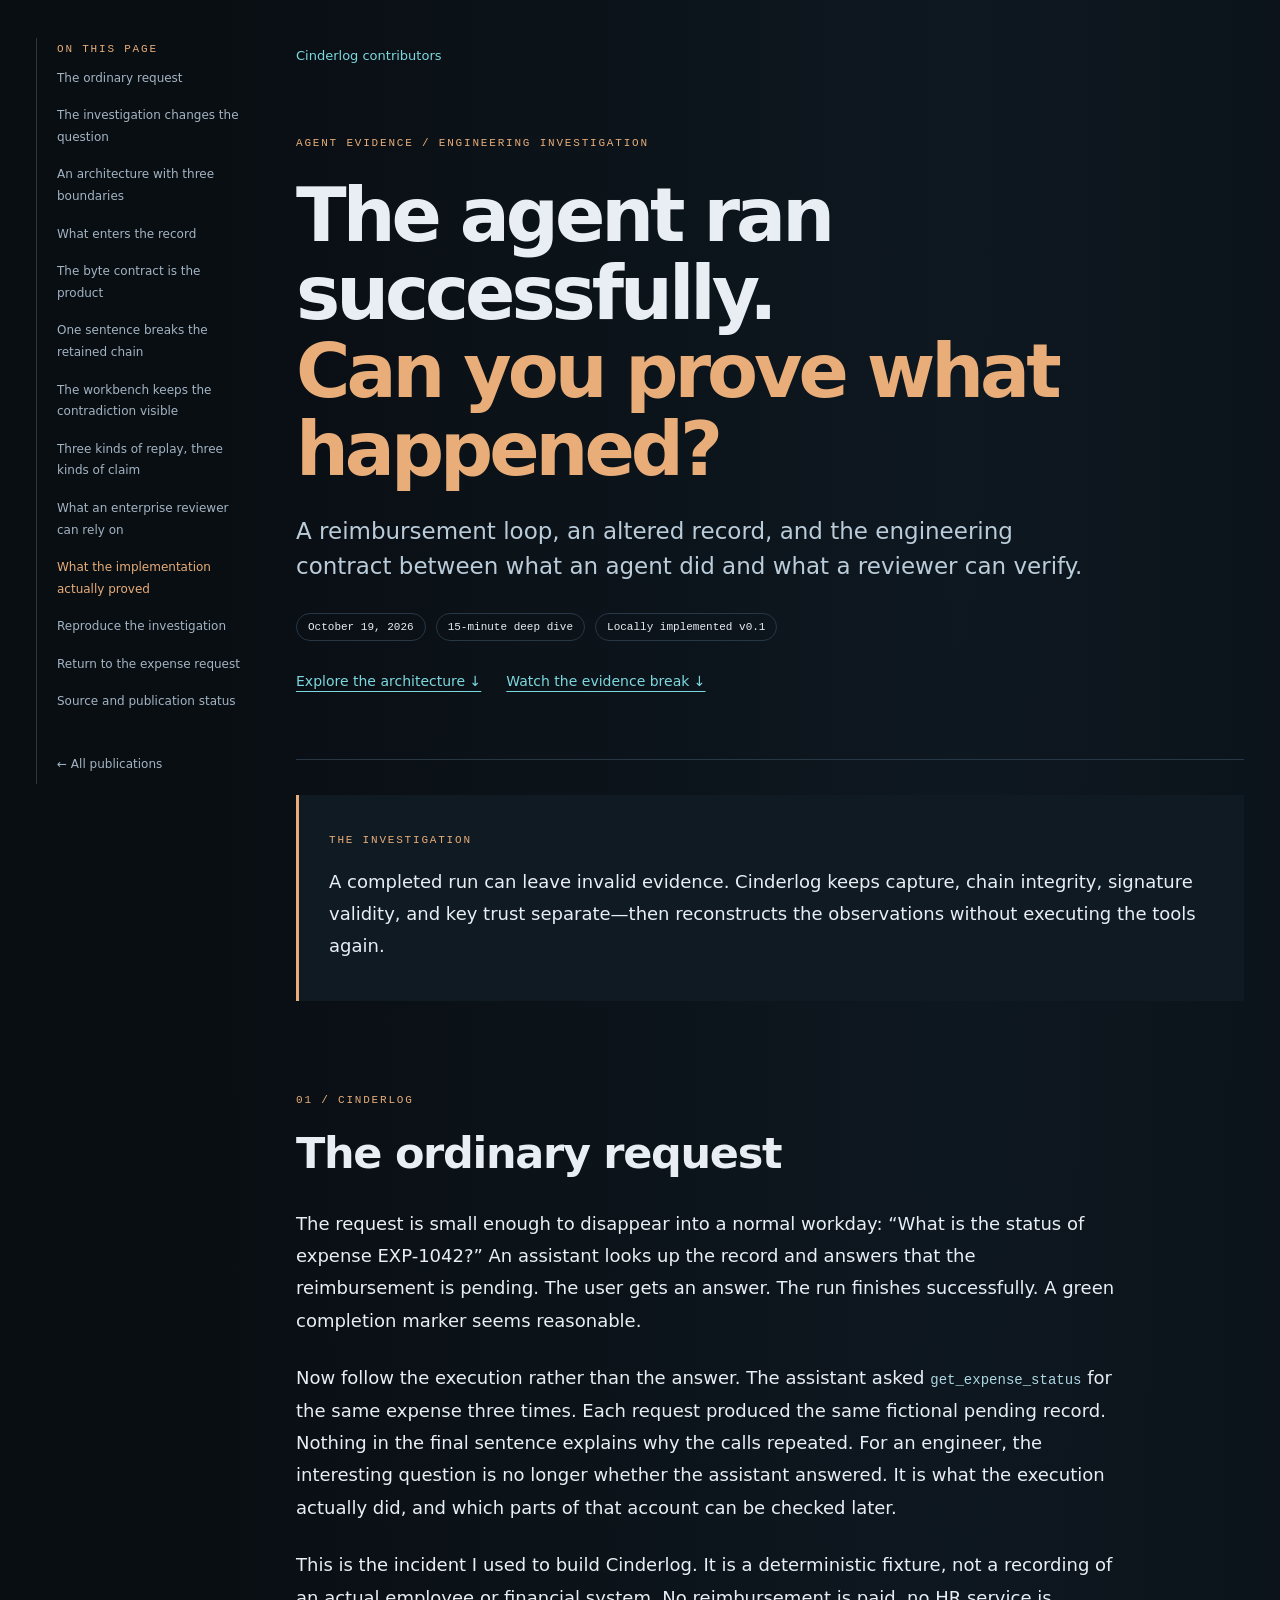
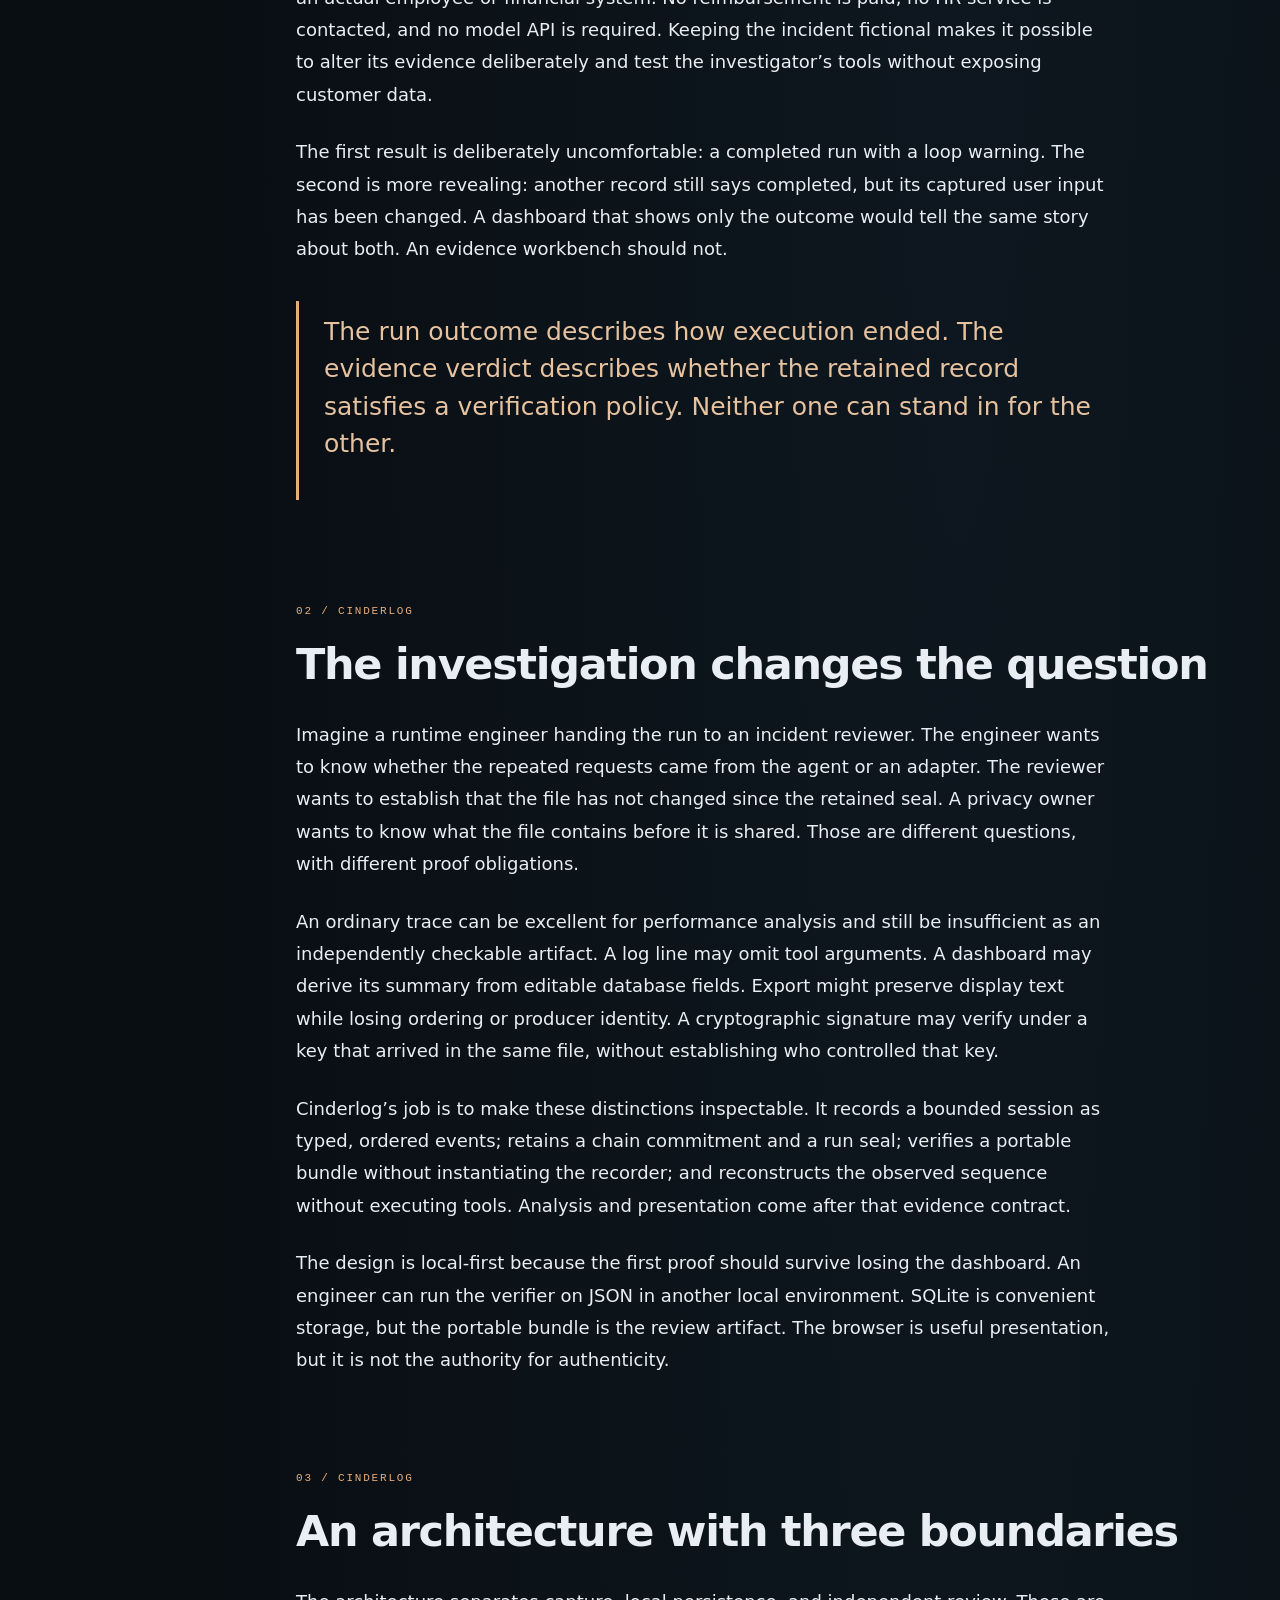
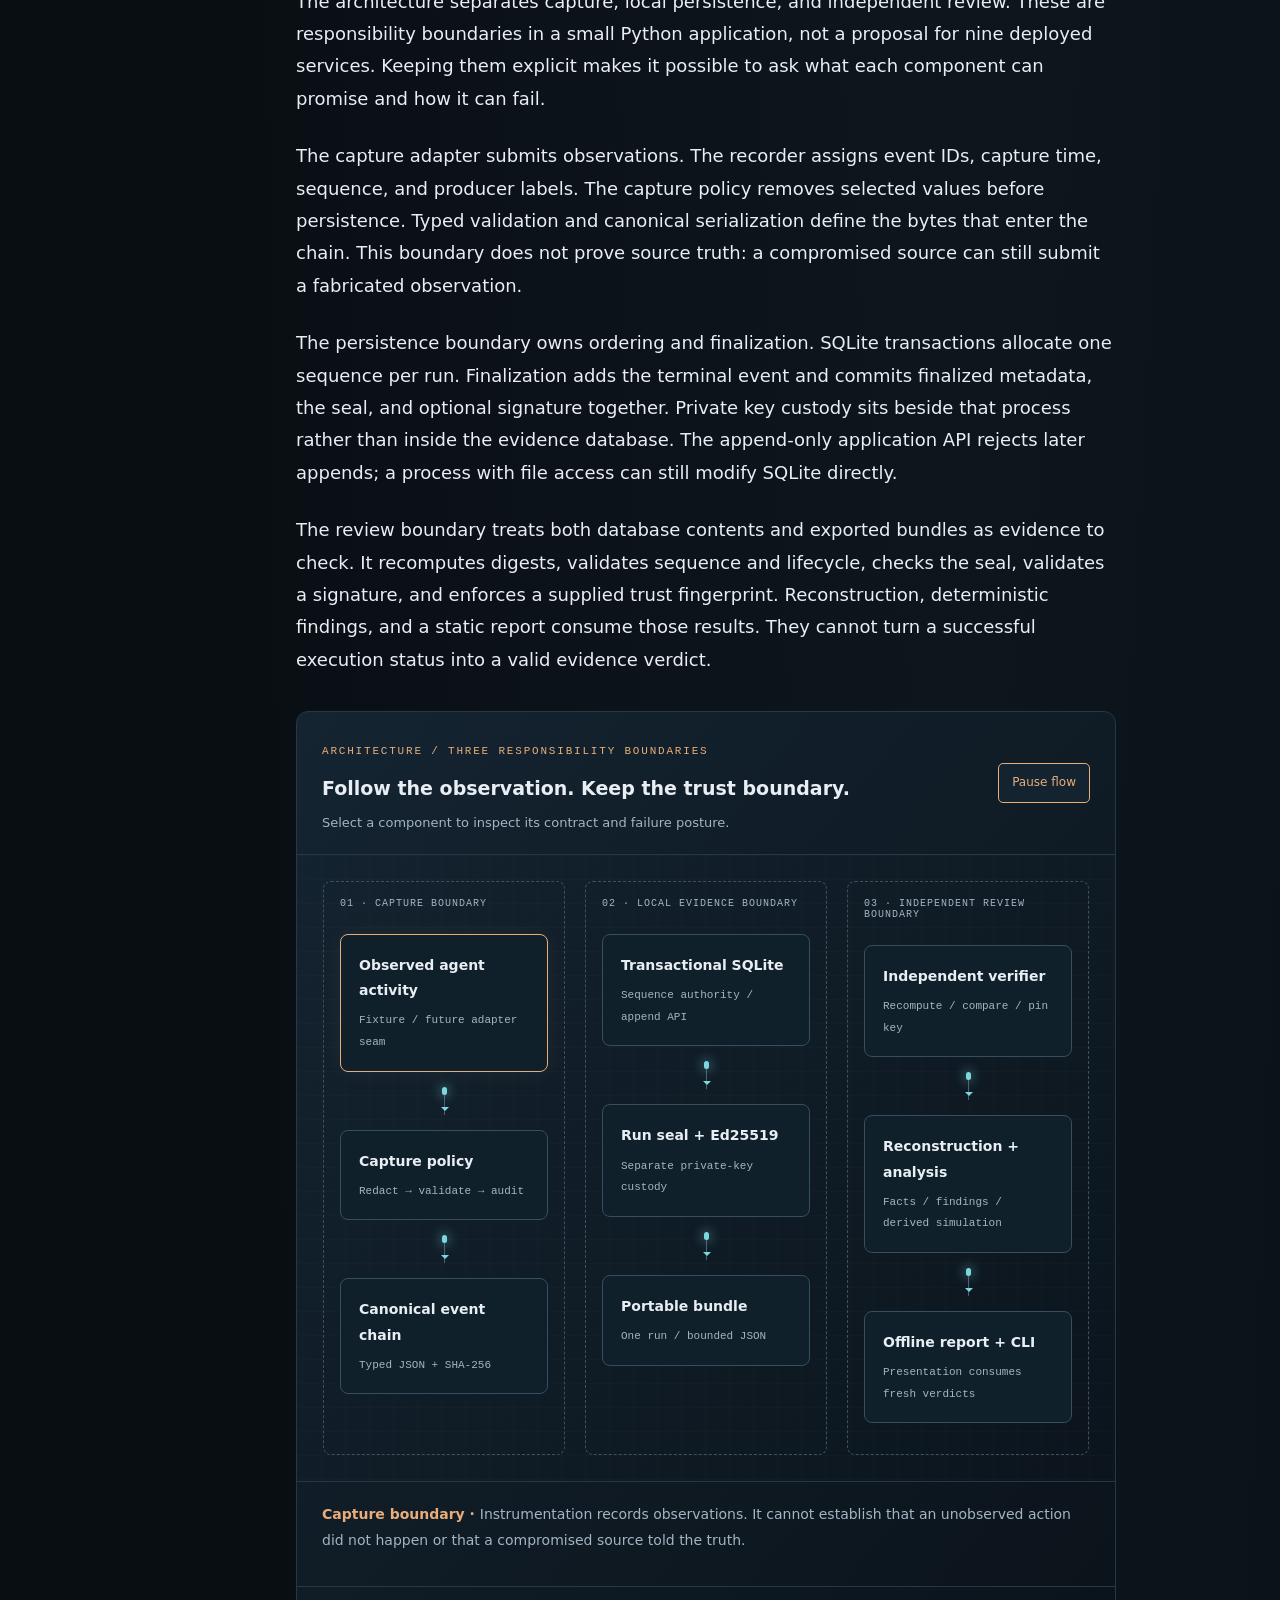
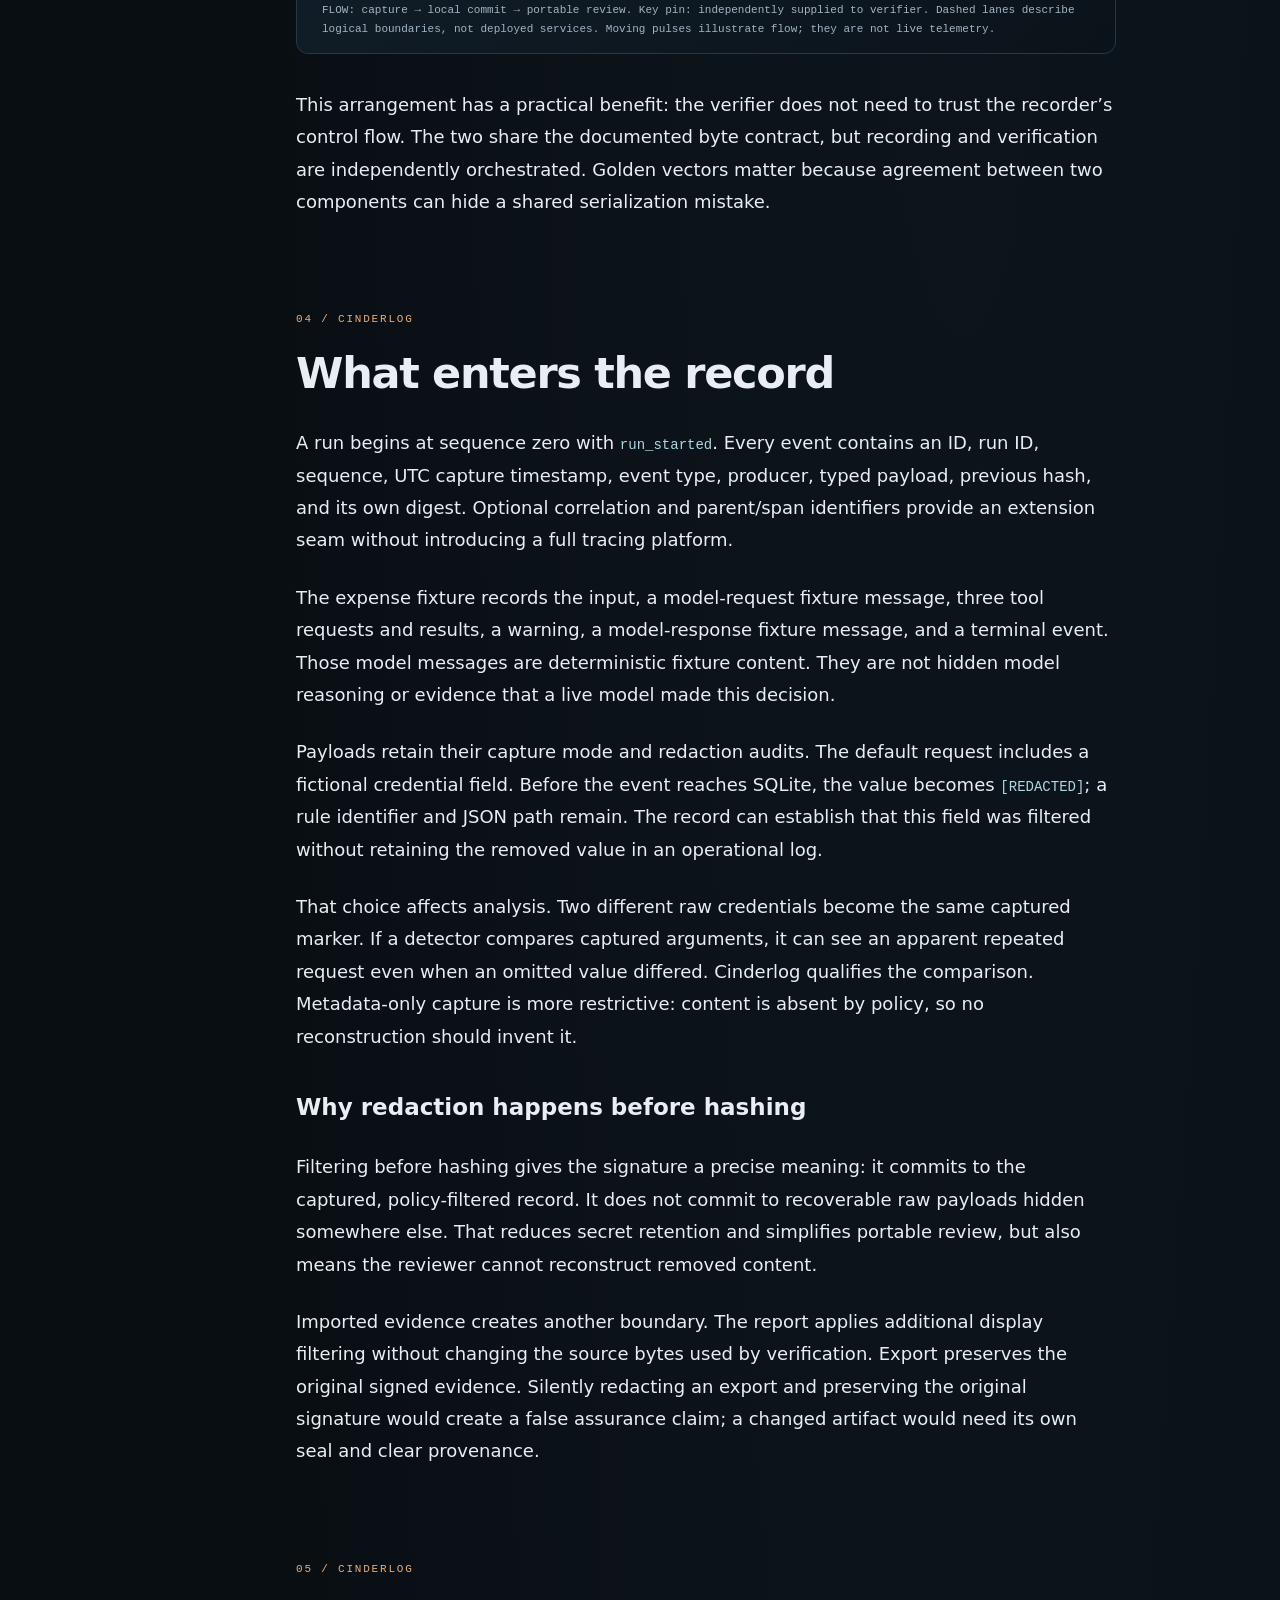
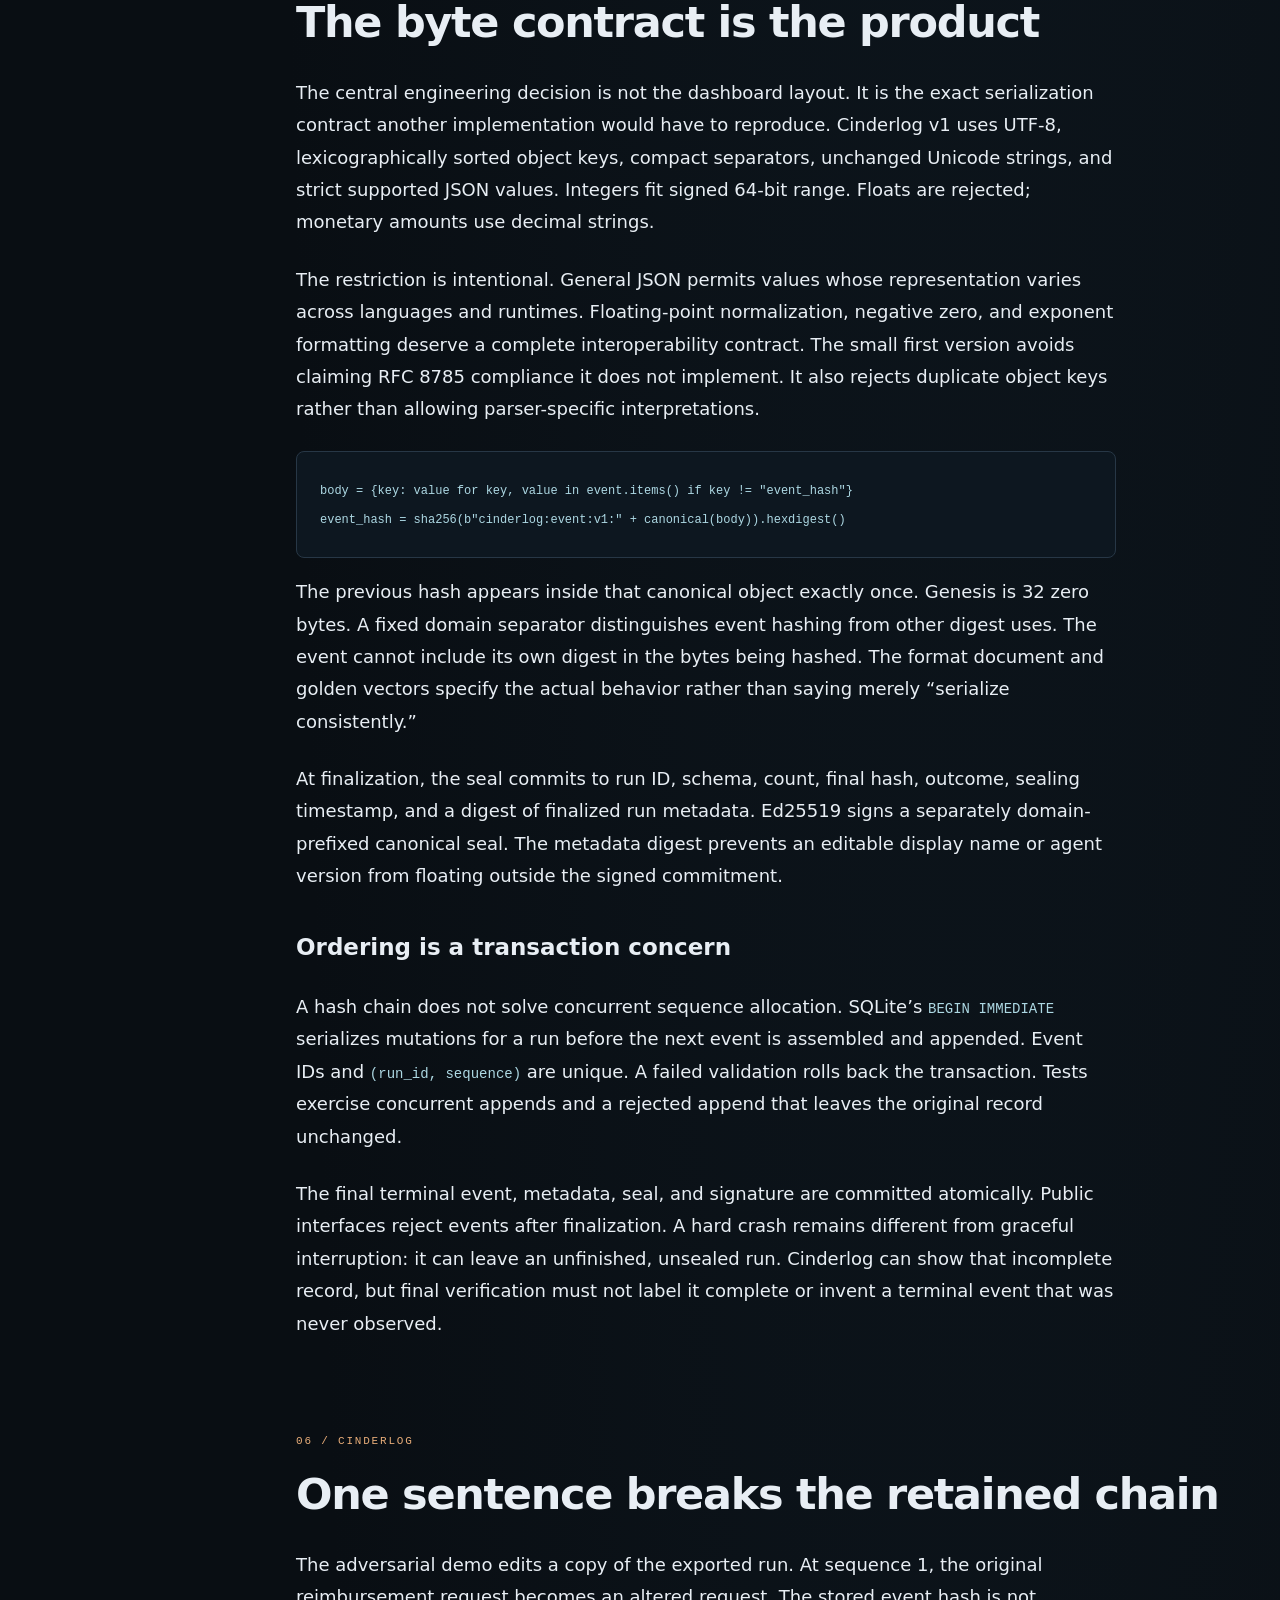
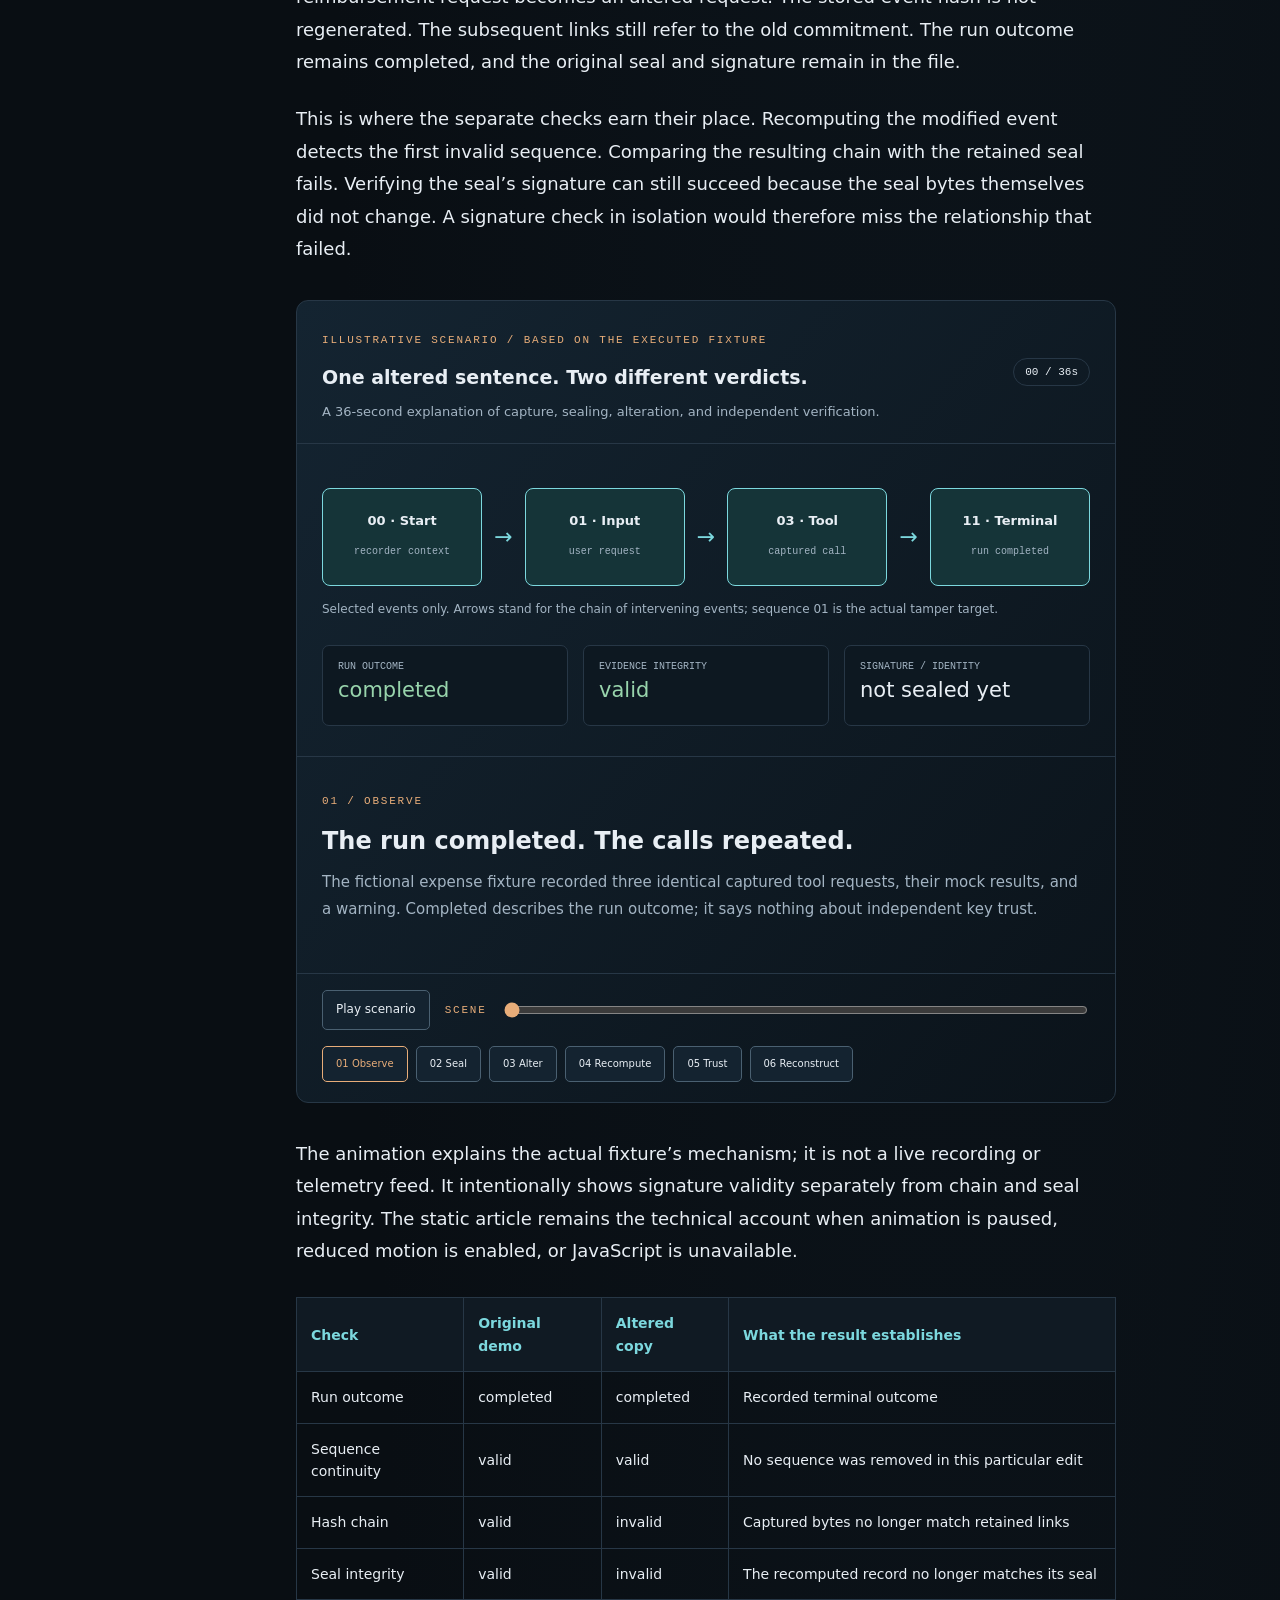
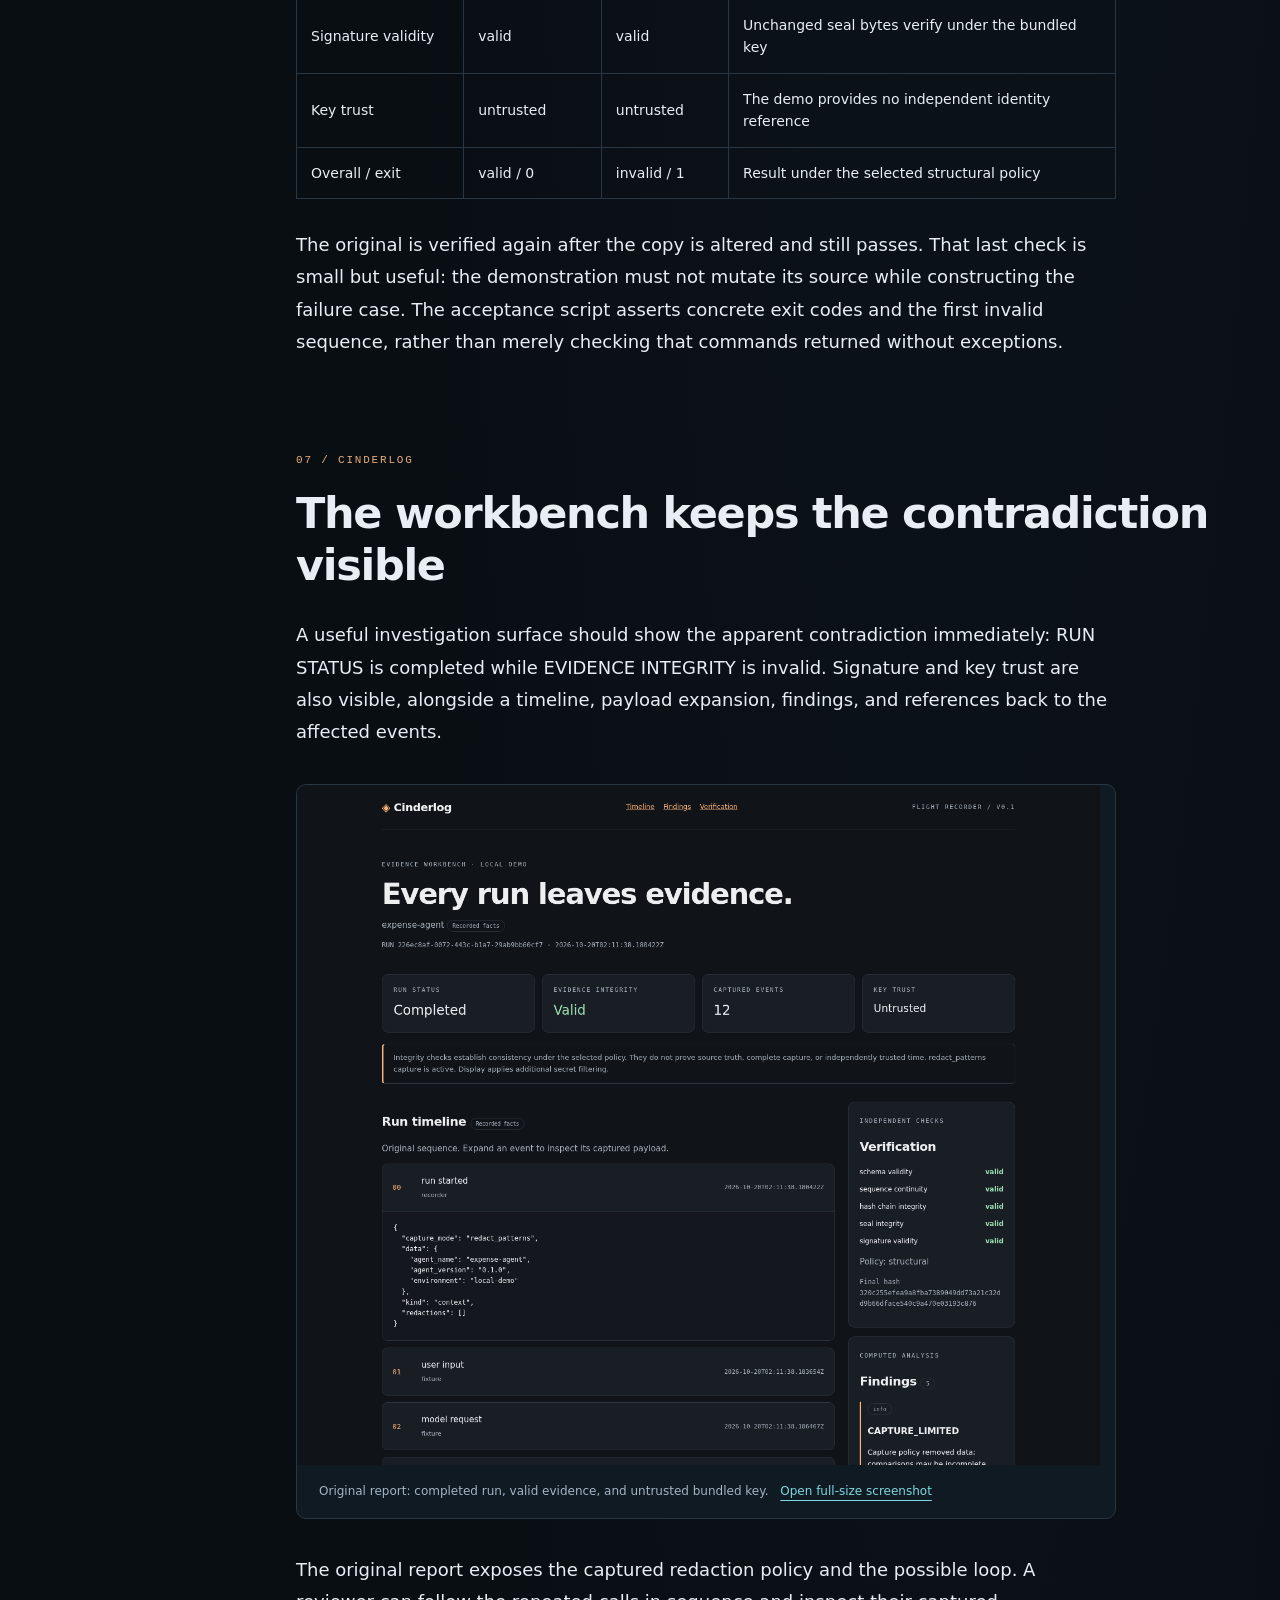
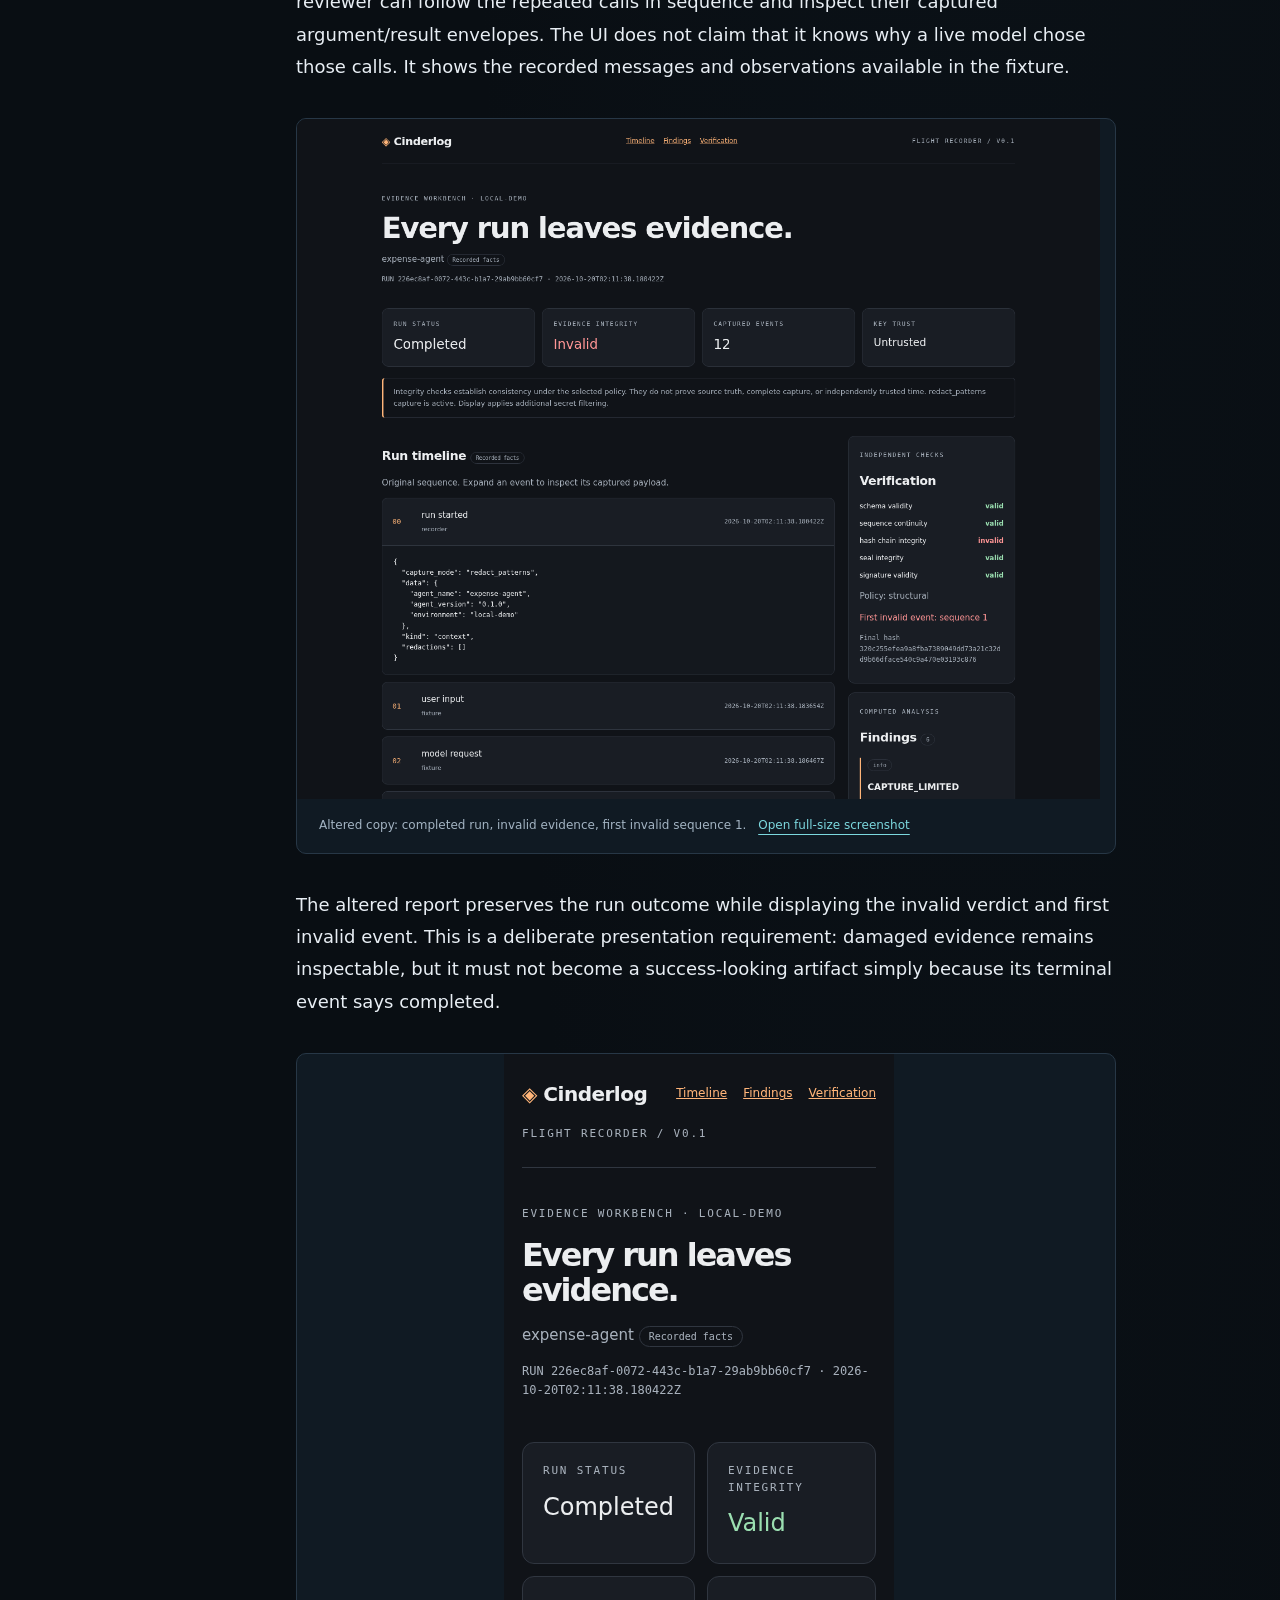
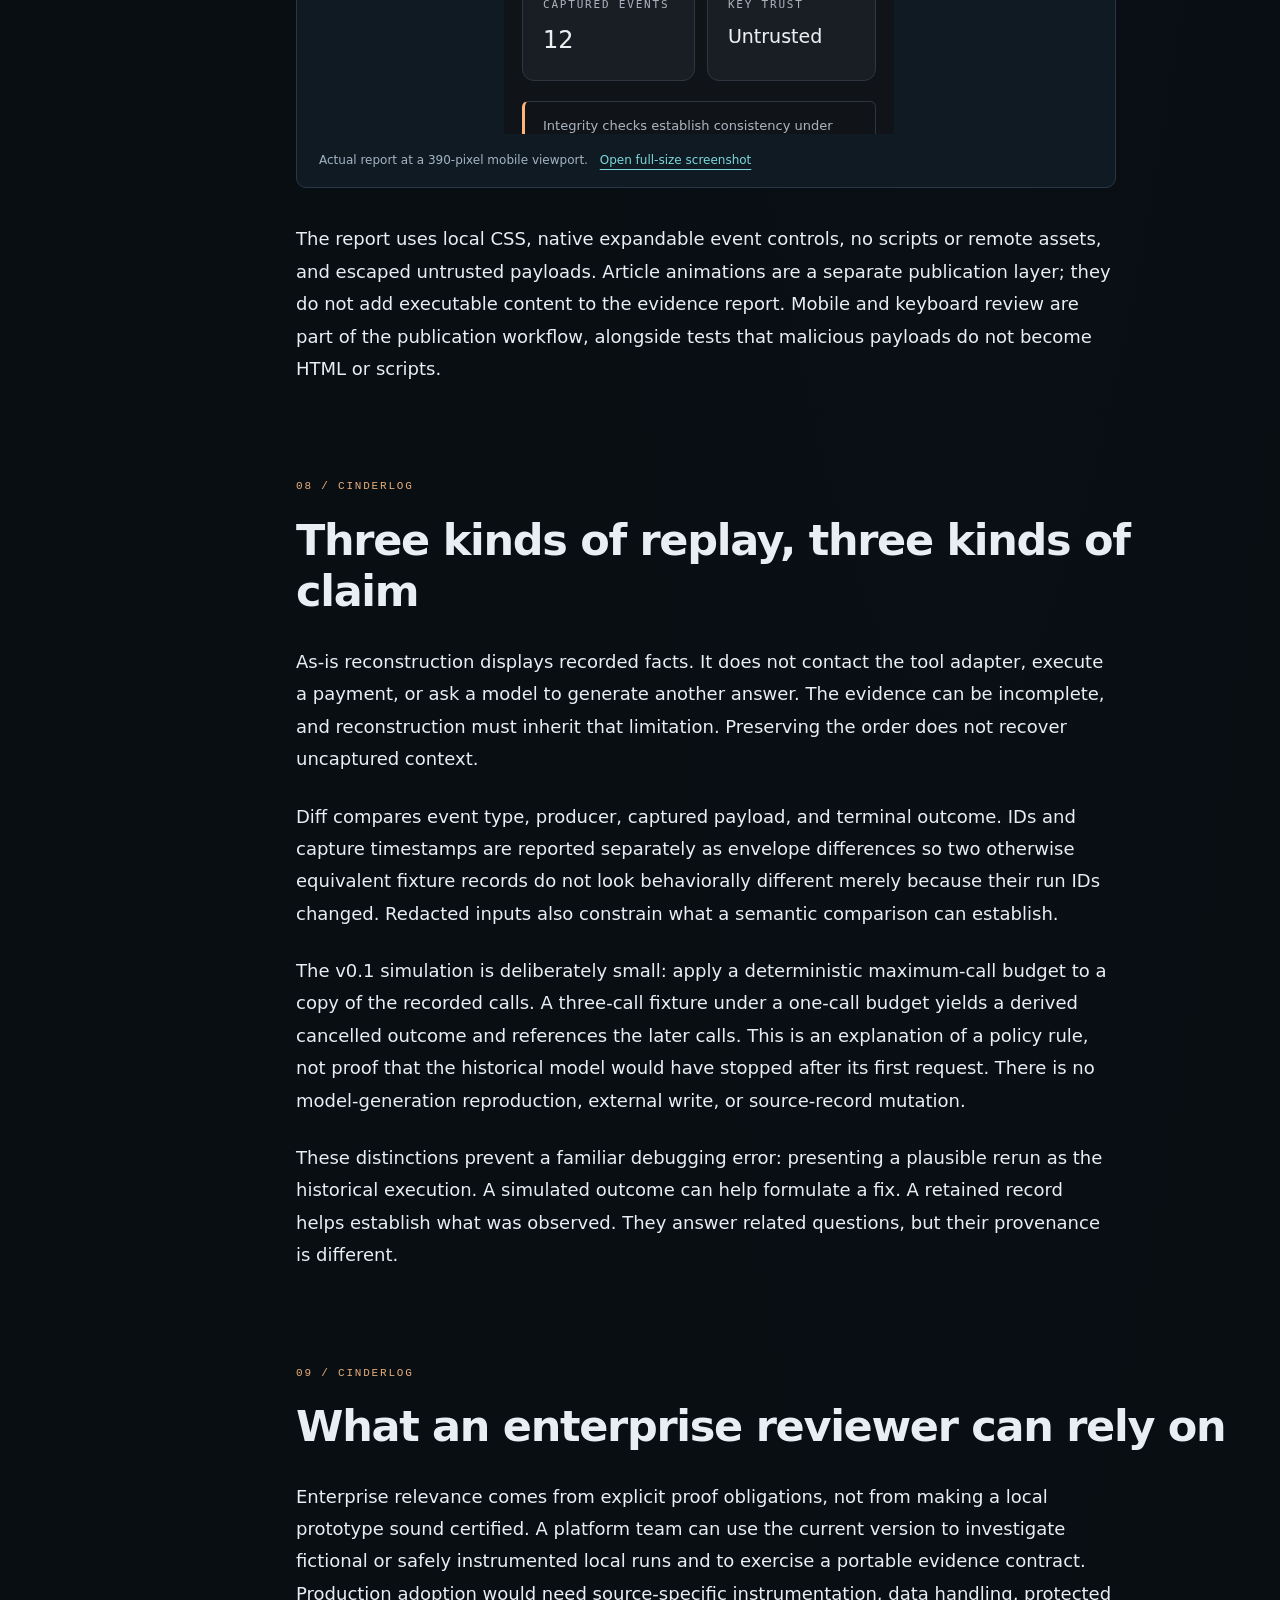
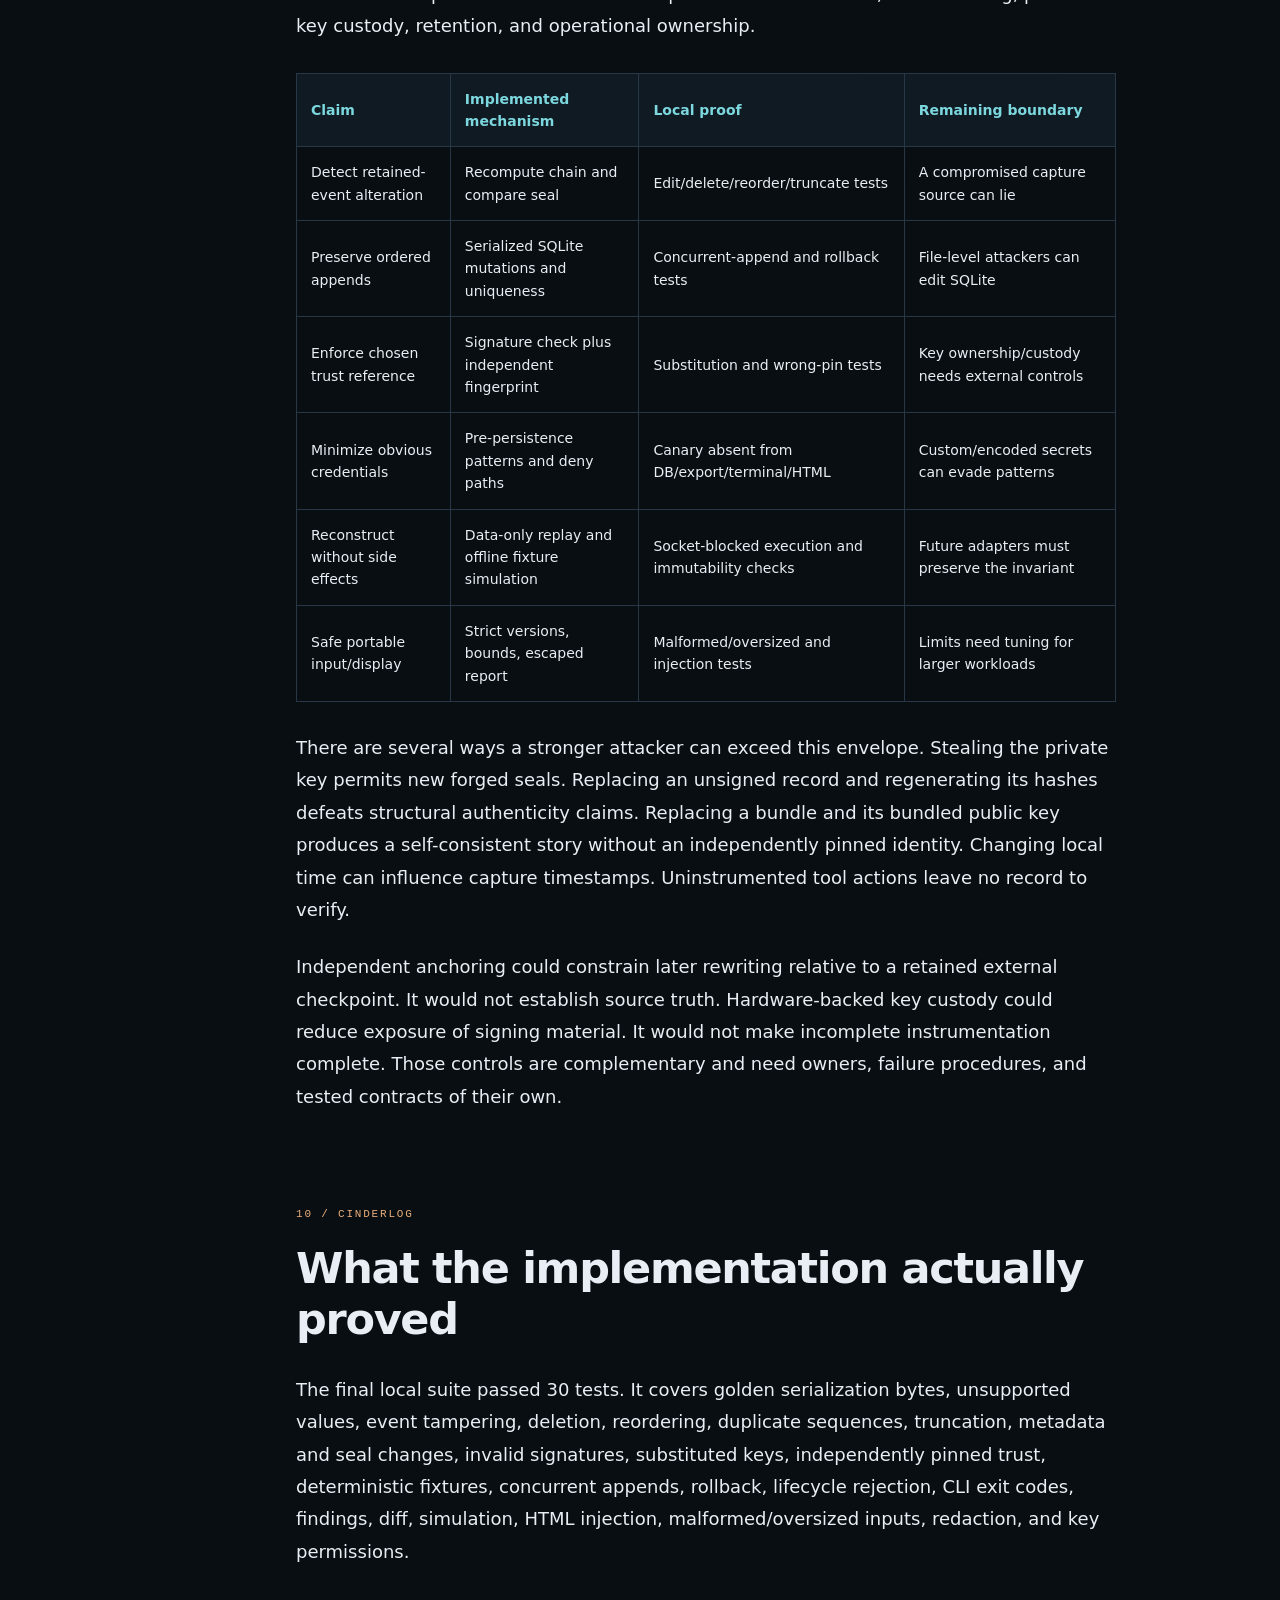
==== commit cca794f2: "Fix oversized mobile report screenshots" ====
--- a/cinderlog/index.html
+++ b/cinderlog/index.html
@@ -102,11 +102,11 @@
 <p>The original is verified again after the copy is altered and still passes. That last check is small but useful: the demonstration must not mutate its source while constructing the failure case. The acceptance script asserts concrete exit codes and the first invalid sequence, rather than merely checking that commands returned without exceptions.</p>
 </div></section><section class="chapter" id="the-workbench-keeps-the-contradiction-visible"><span class="kicker">07 / Cinderlog</span><h2>The workbench keeps the contradiction visible</h2><div class="prose">
 <p>A useful investigation surface should show the apparent contradiction immediately: RUN STATUS is completed while EVIDENCE INTEGRITY is invalid. Signature and key trust are also visible, alongside a timeline, payload expansion, findings, and references back to the affected events.</p>
-<figure class="shot"><img loading="lazy" src="assets/report-desktop.png" alt="Original report: completed run, valid evidence, and untrusted bundled key."><figcaption>Original report: completed run, valid evidence, and untrusted bundled key.</figcaption></figure>
+<figure class="shot"><div class="shot-viewport" tabindex="0" role="region" aria-label="Scrollable report screenshot"><img loading="lazy" src="assets/report-desktop.png" alt="Original report: completed run, valid evidence, and untrusted bundled key."></div><figcaption>Original report: completed run, valid evidence, and untrusted bundled key. <a href="assets/report-desktop.png">Open full-size screenshot</a></figcaption></figure>
 <p>The original report exposes the captured redaction policy and the possible loop. A reviewer can follow the repeated calls in sequence and inspect their captured argument/result envelopes. The UI does not claim that it knows why a live model chose those calls. It shows the recorded messages and observations available in the fixture.</p>
-<figure class="shot"><img loading="lazy" src="assets/report-tampered.png" alt="Altered copy: completed run, invalid evidence, first invalid sequence 1."><figcaption>Altered copy: completed run, invalid evidence, first invalid sequence 1.</figcaption></figure>
+<figure class="shot"><div class="shot-viewport" tabindex="0" role="region" aria-label="Scrollable report screenshot"><img loading="lazy" src="assets/report-tampered.png" alt="Altered copy: completed run, invalid evidence, first invalid sequence 1."></div><figcaption>Altered copy: completed run, invalid evidence, first invalid sequence 1. <a href="assets/report-tampered.png">Open full-size screenshot</a></figcaption></figure>
 <p>The altered report preserves the run outcome while displaying the invalid verdict and first invalid event. This is a deliberate presentation requirement: damaged evidence remains inspectable, but it must not become a success-looking artifact simply because its terminal event says completed.</p>
-<figure class="shot"><img loading="lazy" src="assets/report-mobile.png" alt="Actual report at a 390-pixel mobile viewport."><figcaption>Actual report at a 390-pixel mobile viewport.</figcaption></figure>
+<figure class="shot shot-mobile"><div class="shot-viewport" tabindex="0" role="region" aria-label="Scrollable report screenshot"><img loading="lazy" src="assets/report-mobile.png" alt="Actual report at a 390-pixel mobile viewport."></div><figcaption>Actual report at a 390-pixel mobile viewport. <a href="assets/report-mobile.png">Open full-size screenshot</a></figcaption></figure>
 <p>The report uses local CSS, native expandable event controls, no scripts or remote assets, and escaped untrusted payloads. Article animations are a separate publication layer; they do not add executable content to the evidence report. Mobile and keyboard review are part of the publication workflow, alongside tests that malicious payloads do not become HTML or scripts.</p>
 </div></section><section class="chapter" id="three-kinds-of-replay-three-kinds-of-claim"><span class="kicker">08 / Cinderlog</span><h2>Three kinds of replay, three kinds of claim</h2><div class="prose">
 <p>As-is reconstruction displays recorded facts. It does not contact the tool adapter, execute a payment, or ask a model to generate another answer. The evidence can be incomplete, and reconstruction must inherit that limitation. Preserving the order does not recover uncaptured context.</p>
--- a/cinderlog/assets/article.css
+++ b/cinderlog/assets/article.css
@@ -1 +1 @@
-:root{color-scheme:dark;--bg:#090e13;--panel:#101a23;--line:#273746;--ink:#e8eef4;--muted:#a3b4c3;--accent:#e8ad79;--cyan:#7cd8de;--good:#98d4ac;--bad:#ff9696}*{box-sizing:border-box}html{scroll-behavior:smooth;scroll-padding-top:35px}body{margin:0;background:radial-gradient(ellipse at 75% 0,#1c334444,transparent 750px),var(--bg);color:var(--ink);font:18px/1.8 system-ui,sans-serif}a{color:var(--cyan);text-underline-offset:5px}button,input{font:inherit}a:focus-visible,button:focus-visible,input:focus-visible,summary:focus-visible{outline:3px solid var(--accent);outline-offset:5px}.skip{position:absolute;top:-100px;padding:12px;background:var(--panel);z-index:10}.skip:focus{top:12px}.progress{position:fixed;top:0;left:0;height:3px;width:0;background:var(--accent);z-index:20}.layout{max-width:1600px;margin:auto;padding:0 36px;display:grid;grid-template-columns:205px minmax(0,1fr);gap:55px}.toc{position:sticky;top:30px;height:max-content;margin-top:38px;font-size:12px;border-left:1px solid var(--line);padding-left:20px;max-height:90vh;overflow:auto}.toc a{display:block;padding:8px 0;color:var(--muted);text-decoration:none}.toc a:hover,.toc a.active{color:var(--accent)}.toc .back{margin-top:25px}.kicker,.eyebrow{font:11px/1.5 ui-monospace,monospace;letter-spacing:1.8px;text-transform:uppercase;color:var(--accent)}main{min-width:0}.hero{padding:38px 0 65px;border-bottom:1px solid var(--line)}.author{font-size:13px;text-decoration:none}.hero .kicker{margin-top:65px}h1{font-size:clamp(44px,5.8vw,84px);line-height:1.05;letter-spacing:-4px;font-weight:620;max-width:1050px;margin:25px 0}h1 em{font-style:normal;color:var(--accent)}.deck{font-size:23px;max-width:800px;color:#bacbd9;line-height:1.55}.meta{display:flex;flex-wrap:wrap;gap:10px;margin:28px 0}.meta span,.chip{font:11px ui-monospace,monospace;padding:7px 11px;border:1px solid var(--line);border-radius:30px}.hero-links{display:flex;gap:25px;font-size:14px}.brief{padding:26px 30px;background:var(--panel);border-left:3px solid var(--accent);margin:35px 0;max-width:950px}.brief p{margin:12px 0}.chapter{padding:45px 0 12px;max-width:960px}.chapter h2{font-size:clamp(29px,3.4vw,43px);font-weight:620;line-height:1.2;letter-spacing:-1.3px;margin:15px 0 28px}.prose{max-width:820px}.prose p{margin:0 0 25px}.prose h3{font-size:23px;margin-top:34px}.prose blockquote{border-left:3px solid var(--accent);padding:12px 0 12px 25px;margin:35px 0;font-size:25px;line-height:1.5;color:#e6c29f}.prose code{font:14px ui-monospace,monospace;color:#add8e3}.prose pre{background:#0d1720;padding:23px;border:1px solid var(--line);border-radius:8px;overflow:auto;line-height:1.65}.prose pre code{font-size:12px}.prose table{border-collapse:collapse;width:100%;font-size:14px;line-height:1.6;margin:30px 0}.prose td,.prose th{border:1px solid var(--line);padding:14px;text-align:left}.prose th{color:var(--cyan);background:var(--panel)}.visual{border:1px solid var(--line);border-radius:12px;overflow:hidden;background:linear-gradient(130deg,#142431,#0b131a);margin:35px 0;max-width:1100px}.visual-head{padding:20px 25px;display:flex;justify-content:space-between;align-items:center;gap:20px;border-bottom:1px solid var(--line)}.visual-head h3{font-size:19px;margin:6px 0}.visual-head p{font-size:13px;color:var(--muted);margin:0}.controls{display:flex;gap:9px;flex-wrap:wrap}button{border:1px solid #4a6071;border-radius:5px;padding:8px 13px;color:var(--ink);background:#142330;cursor:pointer;font-size:12px}button:hover,button[aria-pressed=true]{border-color:var(--accent);color:var(--accent)}.diagram{padding:26px;background-image:linear-gradient(#ffffff03 1px,transparent 1px),linear-gradient(90deg,#ffffff03 1px,transparent 1px);background-size:24px 24px}.lanes{display:grid;grid-template-columns:repeat(3,1fr);gap:20px}.lane{border:1px dashed #3b5060;border-radius:8px;padding:16px}.lane>p{font:10px ui-monospace,monospace;color:var(--muted);text-transform:uppercase;letter-spacing:1px}.node{display:block;width:100%;text-align:left;margin:15px 0;padding:18px;background:#10202b;position:relative;border-color:#364e60;border-radius:8px;min-height:88px}.node b{display:block;font-size:14px;margin-bottom:6px;color:var(--ink)}.node span{font:11px/1.5 ui-monospace,monospace;color:var(--muted)}.node.selected{border-color:var(--accent);box-shadow:0 0 22px #e8ad7912}.arrow{height:28px;position:relative;margin:0 auto;border-left:1px solid #466174;width:1px}.arrow:after{content:'';position:absolute;left:-4px;bottom:0;border:4px solid transparent;border-top-color:var(--cyan)}.packet{position:absolute;background:var(--cyan);width:5px;height:8px;left:-3px;border-radius:4px;animation:packet 2s infinite;box-shadow:0 0 12px var(--cyan)}@keyframes packet{0%{top:0;opacity:0}20%{opacity:1}100%{top:23px;opacity:0}}.paused .packet{animation-play-state:paused}.detail{padding:20px 25px;border-top:1px solid var(--line);font-size:14px;color:var(--muted);min-height:105px}.detail strong{color:var(--accent)}.boundary{padding:14px 25px;font:11px/1.7 ui-monospace,monospace;border-top:1px solid var(--line);color:var(--muted)}.film-stage{padding:30px 25px}.chain{display:flex;gap:12px;align-items:center;min-height:125px}.chain-event{border:1px solid #405c6e;padding:20px 12px;border-radius:8px;flex:1;min-width:0;transition:border-color .3s,background .3s;text-align:center}.chain-event b{display:block;font-size:13px}.chain-event small{font:10px ui-monospace,monospace;color:var(--muted)}.chain-event.active{border-color:var(--cyan);background:#153438}.chain-event.broken{border-color:var(--bad);background:#3b1d27}.chain-arrow{color:var(--cyan);font-size:22px}.verdicts{display:grid;grid-template-columns:repeat(3,1fr);gap:15px;margin-top:25px}.verdict{border:1px solid var(--line);padding:15px;border-radius:7px;background:#0d1821}.verdict span{display:block;font:10px ui-monospace,monospace;color:var(--muted);text-transform:uppercase}.verdict b{font-size:21px;font-weight:500}.green{color:var(--good)}.red{color:var(--bad)}.film-caption{padding:25px;border-top:1px solid var(--line);min-height:170px}.film-caption h3{margin:6px 0;font-size:24px}.film-caption p{color:var(--muted);font-size:15px;max-width:800px}.film-controls{display:flex;align-items:center;gap:15px;padding:16px 25px;border-top:1px solid var(--line)}.film-controls input{flex:1;accent-color:var(--accent);min-width:40px}.steps{display:flex;gap:8px;padding:0 25px 20px;flex-wrap:wrap}.steps button{font-size:10px}.scope-note{font-size:12px;color:var(--muted);max-width:900px;line-height:1.7}.shot{margin:35px 0;border:1px solid var(--line);border-radius:10px;overflow:hidden;background:var(--panel)}.shot img{width:100%;display:block}.shot figcaption{padding:17px 22px;font-size:12px;line-height:1.6;color:var(--muted)}.shot-pending{padding:30px;border:1px dashed #53606b;background:#101820;color:var(--muted);font-size:14px}.proof-grid{display:grid;grid-template-columns:repeat(3,1fr);gap:15px;margin:30px 0}.proof{padding:20px;border:1px solid var(--line);border-radius:8px;background:var(--panel)}.proof h3{font-size:16px;margin:10px 0}.proof p{font-size:13px;color:var(--muted)}footer{border-top:1px solid var(--line);margin-top:50px;padding:35px 0 55px;display:flex;justify-content:space-between;font-size:12px;color:var(--muted)}@media(max-width:1100px){.layout{grid-template-columns:170px minmax(0,1fr);gap:30px;padding:0 22px}.lanes{gap:10px}.lane{padding:10px}.diagram{padding:15px}}@media(max-width:850px){.layout{display:block}.toc{position:relative;margin-top:20px;max-height:none}.toc nav{display:grid;grid-template-columns:1fr 1fr}.hero .kicker{margin-top:40px}.lanes{grid-template-columns:1fr}.chain{flex-wrap:wrap}.chain-event{flex-basis:26%}.proof-grid{grid-template-columns:1fr}.hero{padding-bottom:35px}}@media(max-width:520px){body{font-size:17px}.layout{padding:0 16px}h1{letter-spacing:-2px}.deck{font-size:19px}.visual-head{flex-wrap:wrap}.verdicts{grid-template-columns:1fr}.prose table{display:block;overflow:auto}.hero-links{flex-wrap:wrap}.chain-event{flex-basis:38%}.film-stage{padding:20px 12px}.brief{padding:20px}footer{flex-direction:column;gap:12px}}@media(prefers-reduced-motion:reduce){html{scroll-behavior:auto}*,*:before,*:after{animation:none!important;transition:none!important}}@media print{.toc,.controls,.film-controls,.steps{display:none}.layout{display:block}body{background:white;color:black}.visual,.node,.proof{background:white;color:black}}
+:root{color-scheme:dark;--bg:#090e13;--panel:#101a23;--line:#273746;--ink:#e8eef4;--muted:#a3b4c3;--accent:#e8ad79;--cyan:#7cd8de;--good:#98d4ac;--bad:#ff9696}*{box-sizing:border-box}html{scroll-behavior:smooth;scroll-padding-top:35px}body{margin:0;background:radial-gradient(ellipse at 75% 0,#1c334444,transparent 750px),var(--bg);color:var(--ink);font:18px/1.8 system-ui,sans-serif}a{color:var(--cyan);text-underline-offset:5px}button,input{font:inherit}a:focus-visible,button:focus-visible,input:focus-visible,summary:focus-visible{outline:3px solid var(--accent);outline-offset:5px}.skip{position:absolute;top:-100px;padding:12px;background:var(--panel);z-index:10}.skip:focus{top:12px}.progress{position:fixed;top:0;left:0;height:3px;width:0;background:var(--accent);z-index:20}.layout{max-width:1600px;margin:auto;padding:0 36px;display:grid;grid-template-columns:205px minmax(0,1fr);gap:55px}.toc{position:sticky;top:30px;height:max-content;margin-top:38px;font-size:12px;border-left:1px solid var(--line);padding-left:20px;max-height:90vh;overflow:auto}.toc a{display:block;padding:8px 0;color:var(--muted);text-decoration:none}.toc a:hover,.toc a.active{color:var(--accent)}.toc .back{margin-top:25px}.kicker,.eyebrow{font:11px/1.5 ui-monospace,monospace;letter-spacing:1.8px;text-transform:uppercase;color:var(--accent)}main{min-width:0}.hero{padding:38px 0 65px;border-bottom:1px solid var(--line)}.author{font-size:13px;text-decoration:none}.hero .kicker{margin-top:65px}h1{font-size:clamp(44px,5.8vw,84px);line-height:1.05;letter-spacing:-4px;font-weight:620;max-width:1050px;margin:25px 0}h1 em{font-style:normal;color:var(--accent)}.deck{font-size:23px;max-width:800px;color:#bacbd9;line-height:1.55}.meta{display:flex;flex-wrap:wrap;gap:10px;margin:28px 0}.meta span,.chip{font:11px ui-monospace,monospace;padding:7px 11px;border:1px solid var(--line);border-radius:30px}.hero-links{display:flex;gap:25px;font-size:14px}.brief{padding:26px 30px;background:var(--panel);border-left:3px solid var(--accent);margin:35px 0;max-width:950px}.brief p{margin:12px 0}.chapter{padding:45px 0 12px;max-width:960px}.chapter h2{font-size:clamp(29px,3.4vw,43px);font-weight:620;line-height:1.2;letter-spacing:-1.3px;margin:15px 0 28px}.prose{max-width:820px}.prose p{margin:0 0 25px}.prose h3{font-size:23px;margin-top:34px}.prose blockquote{border-left:3px solid var(--accent);padding:12px 0 12px 25px;margin:35px 0;font-size:25px;line-height:1.5;color:#e6c29f}.prose code{font:14px ui-monospace,monospace;color:#add8e3}.prose pre{background:#0d1720;padding:23px;border:1px solid var(--line);border-radius:8px;overflow:auto;line-height:1.65}.prose pre code{font-size:12px}.prose table{border-collapse:collapse;width:100%;font-size:14px;line-height:1.6;margin:30px 0}.prose td,.prose th{border:1px solid var(--line);padding:14px;text-align:left}.prose th{color:var(--cyan);background:var(--panel)}.visual{border:1px solid var(--line);border-radius:12px;overflow:hidden;background:linear-gradient(130deg,#142431,#0b131a);margin:35px 0;max-width:1100px}.visual-head{padding:20px 25px;display:flex;justify-content:space-between;align-items:center;gap:20px;border-bottom:1px solid var(--line)}.visual-head h3{font-size:19px;margin:6px 0}.visual-head p{font-size:13px;color:var(--muted);margin:0}.controls{display:flex;gap:9px;flex-wrap:wrap}button{border:1px solid #4a6071;border-radius:5px;padding:8px 13px;color:var(--ink);background:#142330;cursor:pointer;font-size:12px}button:hover,button[aria-pressed=true]{border-color:var(--accent);color:var(--accent)}.diagram{padding:26px;background-image:linear-gradient(#ffffff03 1px,transparent 1px),linear-gradient(90deg,#ffffff03 1px,transparent 1px);background-size:24px 24px}.lanes{display:grid;grid-template-columns:repeat(3,1fr);gap:20px}.lane{border:1px dashed #3b5060;border-radius:8px;padding:16px}.lane>p{font:10px ui-monospace,monospace;color:var(--muted);text-transform:uppercase;letter-spacing:1px}.node{display:block;width:100%;text-align:left;margin:15px 0;padding:18px;background:#10202b;position:relative;border-color:#364e60;border-radius:8px;min-height:88px}.node b{display:block;font-size:14px;margin-bottom:6px;color:var(--ink)}.node span{font:11px/1.5 ui-monospace,monospace;color:var(--muted)}.node.selected{border-color:var(--accent);box-shadow:0 0 22px #e8ad7912}.arrow{height:28px;position:relative;margin:0 auto;border-left:1px solid #466174;width:1px}.arrow:after{content:'';position:absolute;left:-4px;bottom:0;border:4px solid transparent;border-top-color:var(--cyan)}.packet{position:absolute;background:var(--cyan);width:5px;height:8px;left:-3px;border-radius:4px;animation:packet 2s infinite;box-shadow:0 0 12px var(--cyan)}@keyframes packet{0%{top:0;opacity:0}20%{opacity:1}100%{top:23px;opacity:0}}.paused .packet{animation-play-state:paused}.detail{padding:20px 25px;border-top:1px solid var(--line);font-size:14px;color:var(--muted);min-height:105px}.detail strong{color:var(--accent)}.boundary{padding:14px 25px;font:11px/1.7 ui-monospace,monospace;border-top:1px solid var(--line);color:var(--muted)}.film-stage{padding:30px 25px}.chain{display:flex;gap:12px;align-items:center;min-height:125px}.chain-event{border:1px solid #405c6e;padding:20px 12px;border-radius:8px;flex:1;min-width:0;transition:border-color .3s,background .3s;text-align:center}.chain-event b{display:block;font-size:13px}.chain-event small{font:10px ui-monospace,monospace;color:var(--muted)}.chain-event.active{border-color:var(--cyan);background:#153438}.chain-event.broken{border-color:var(--bad);background:#3b1d27}.chain-arrow{color:var(--cyan);font-size:22px}.verdicts{display:grid;grid-template-columns:repeat(3,1fr);gap:15px;margin-top:25px}.verdict{border:1px solid var(--line);padding:15px;border-radius:7px;background:#0d1821}.verdict span{display:block;font:10px ui-monospace,monospace;color:var(--muted);text-transform:uppercase}.verdict b{font-size:21px;font-weight:500}.green{color:var(--good)}.red{color:var(--bad)}.film-caption{padding:25px;border-top:1px solid var(--line);min-height:170px}.film-caption h3{margin:6px 0;font-size:24px}.film-caption p{color:var(--muted);font-size:15px;max-width:800px}.film-controls{display:flex;align-items:center;gap:15px;padding:16px 25px;border-top:1px solid var(--line)}.film-controls input{flex:1;accent-color:var(--accent);min-width:40px}.steps{display:flex;gap:8px;padding:0 25px 20px;flex-wrap:wrap}.steps button{font-size:10px}.scope-note{font-size:12px;color:var(--muted);max-width:900px;line-height:1.7}.shot{margin:35px 0;border:1px solid var(--line);border-radius:10px;overflow:hidden;background:var(--panel)}.shot-viewport{max-height:680px;overflow:auto;overscroll-behavior:contain;scrollbar-gutter:stable}.shot img{width:100%;height:auto;display:block}.shot-mobile .shot-viewport{max-width:414px;margin:0 auto}.shot-mobile img{max-width:390px;margin:0 auto}.shot figcaption a{display:inline-block;margin-left:8px}.shot figcaption{padding:17px 22px;font-size:12px;line-height:1.6;color:var(--muted)}.shot-pending{padding:30px;border:1px dashed #53606b;background:#101820;color:var(--muted);font-size:14px}.proof-grid{display:grid;grid-template-columns:repeat(3,1fr);gap:15px;margin:30px 0}.proof{padding:20px;border:1px solid var(--line);border-radius:8px;background:var(--panel)}.proof h3{font-size:16px;margin:10px 0}.proof p{font-size:13px;color:var(--muted)}footer{border-top:1px solid var(--line);margin-top:50px;padding:35px 0 55px;display:flex;justify-content:space-between;font-size:12px;color:var(--muted)}@media(max-width:1100px){.layout{grid-template-columns:170px minmax(0,1fr);gap:30px;padding:0 22px}.lanes{gap:10px}.lane{padding:10px}.diagram{padding:15px}}@media(max-width:850px){.layout{display:block}.toc{position:relative;margin-top:20px;max-height:none}.toc nav{display:grid;grid-template-columns:1fr 1fr}.hero .kicker{margin-top:40px}.lanes{grid-template-columns:1fr}.chain{flex-wrap:wrap}.chain-event{flex-basis:26%}.proof-grid{grid-template-columns:1fr}.hero{padding-bottom:35px}}@media(max-width:520px){body{font-size:17px}.layout{padding:0 16px}h1{letter-spacing:-2px}.deck{font-size:19px}.visual-head{flex-wrap:wrap}.verdicts{grid-template-columns:1fr}.prose table{display:block;overflow:auto}.hero-links{flex-wrap:wrap}.chain-event{flex-basis:38%}.film-stage{padding:20px 12px}.brief{padding:20px}footer{flex-direction:column;gap:12px}}@media(prefers-reduced-motion:reduce){html{scroll-behavior:auto}*,*:before,*:after{animation:none!important;transition:none!important}}@media print{.toc,.controls,.film-controls,.steps{display:none}.layout{display:block}body{background:white;color:black}.visual,.node,.proof{background:white;color:black}}
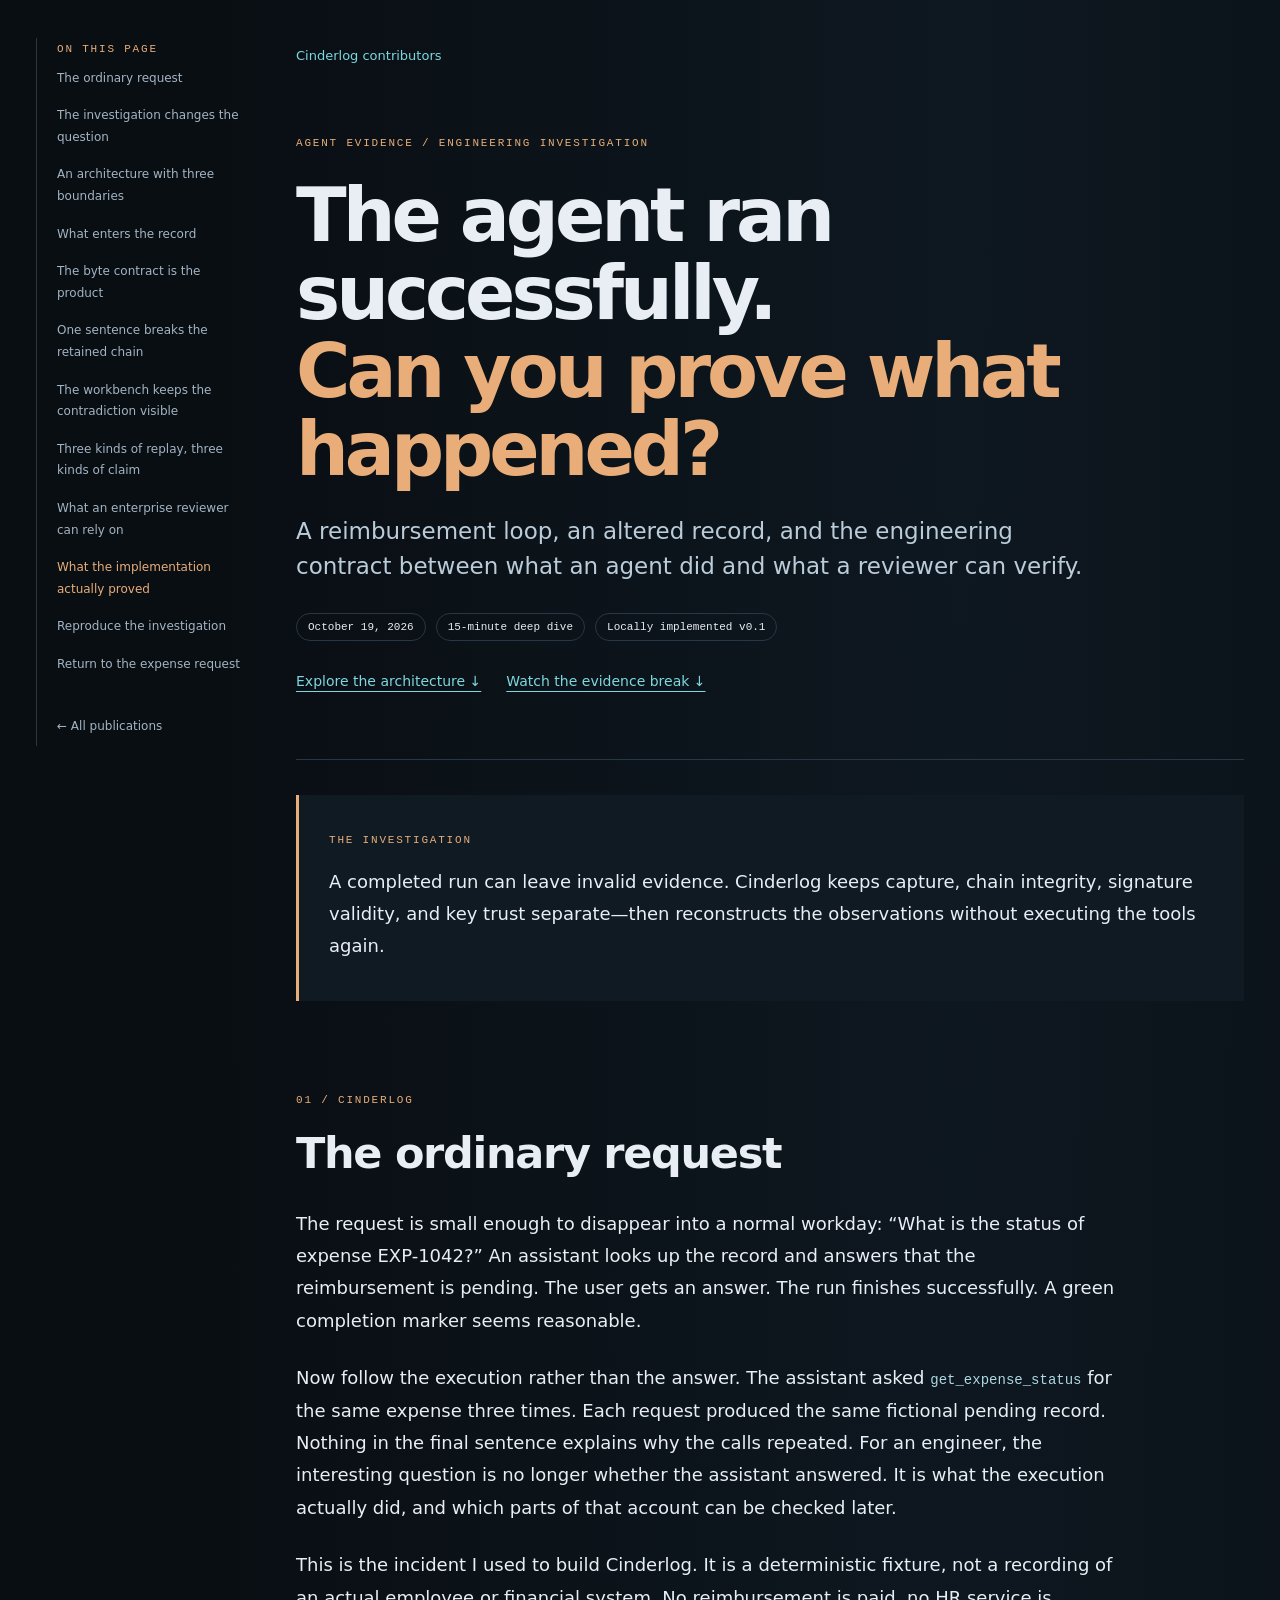
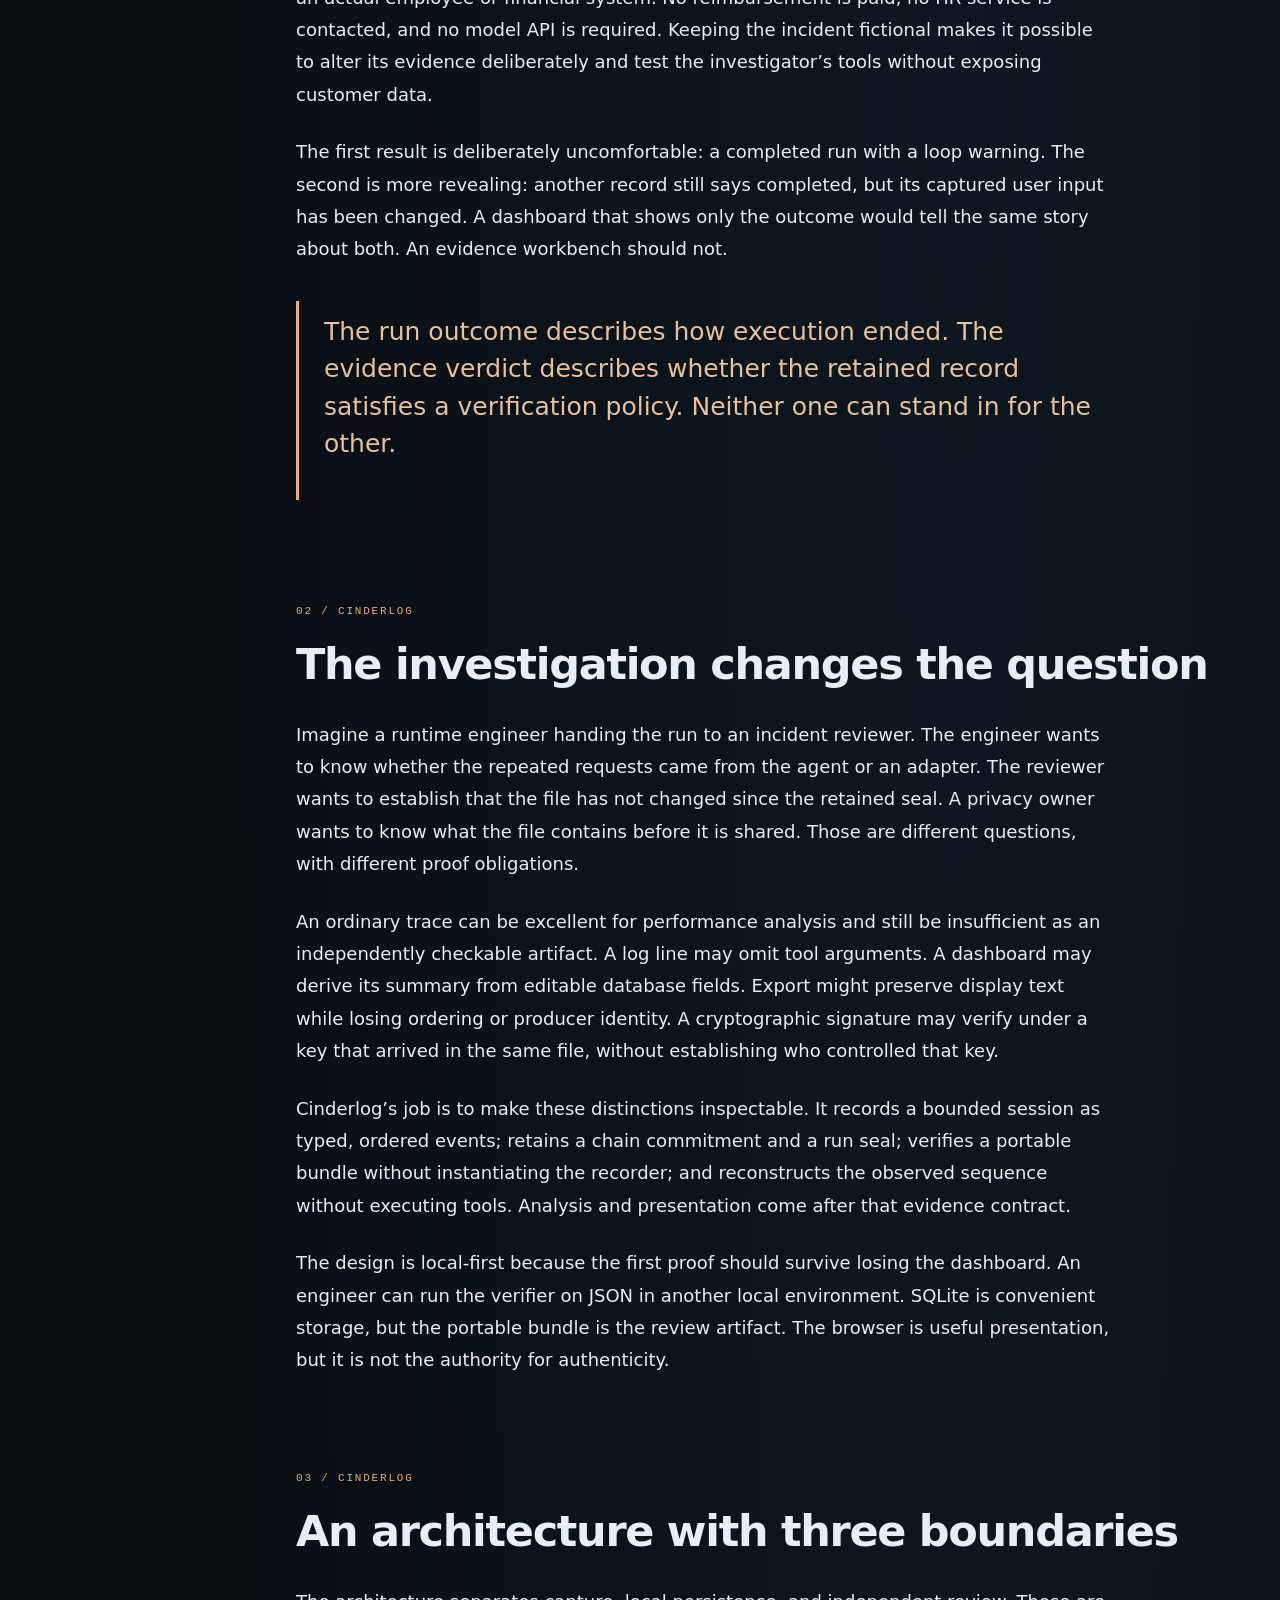
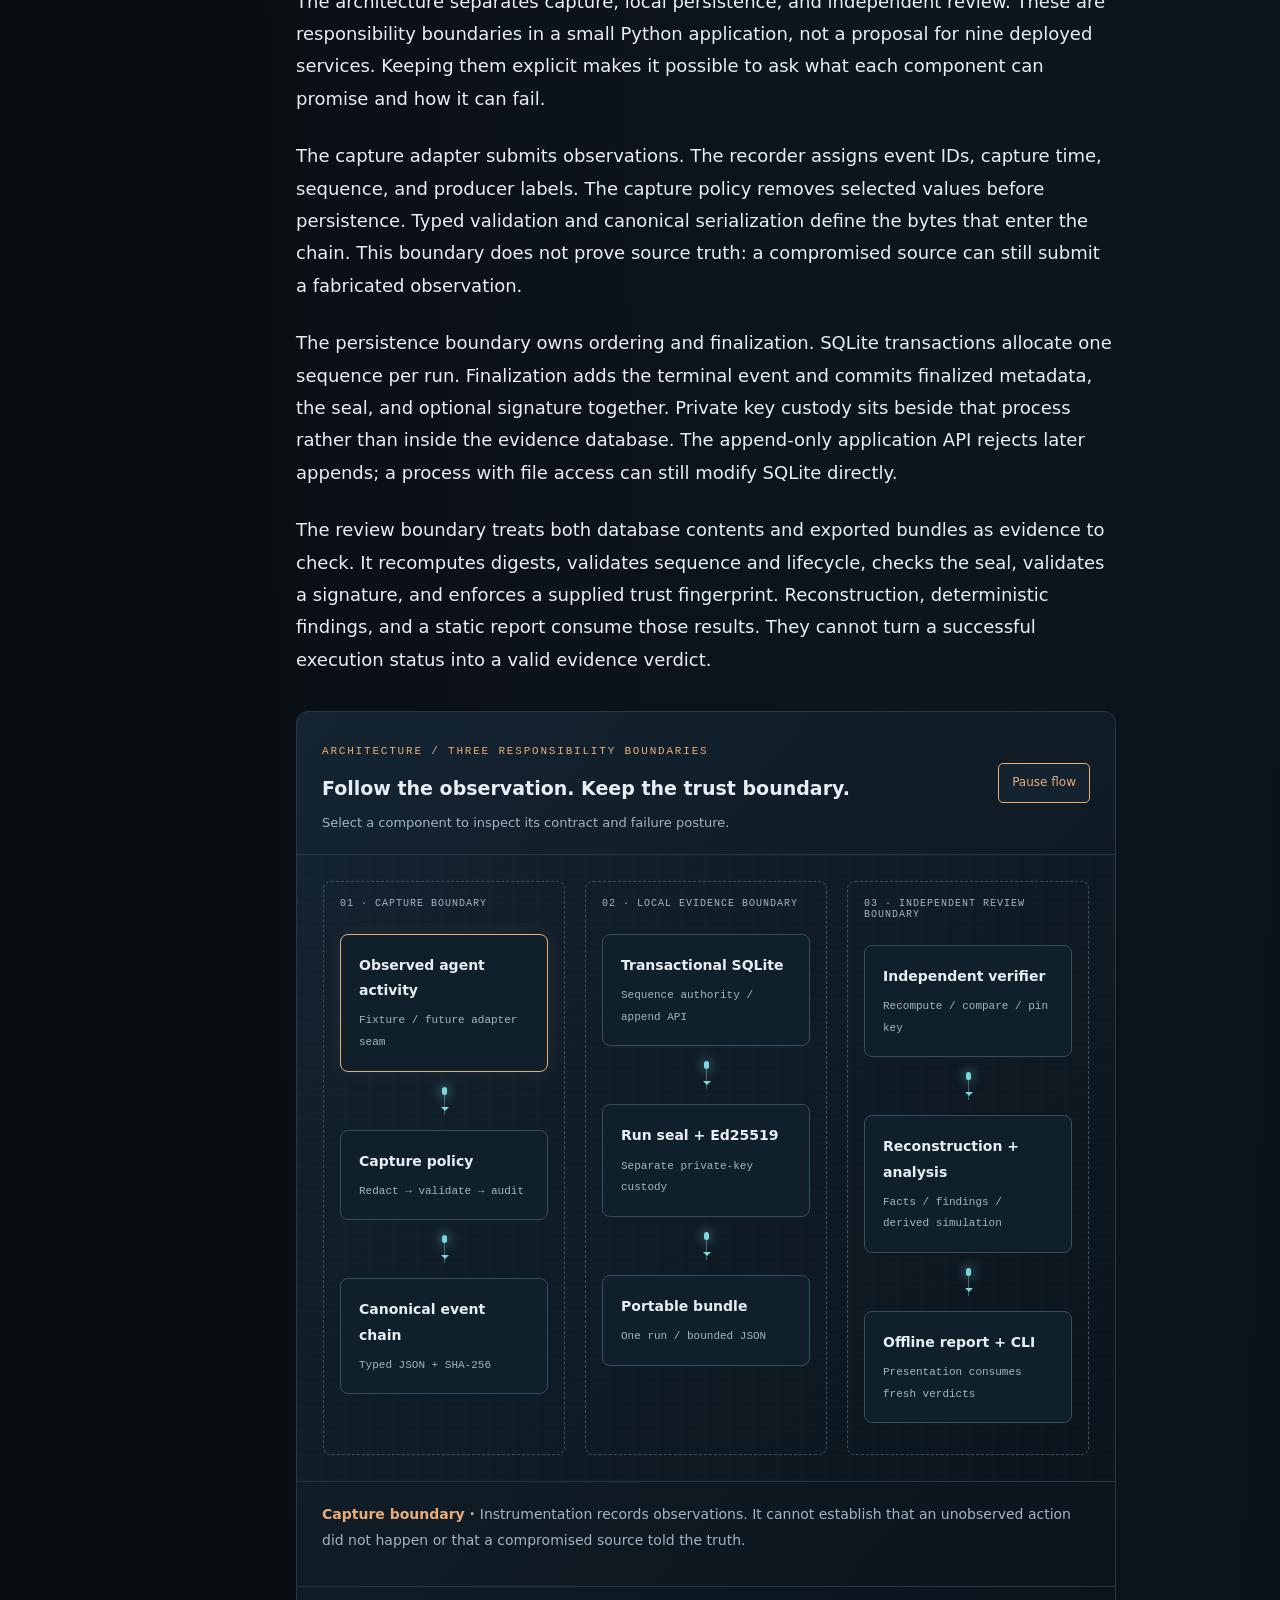
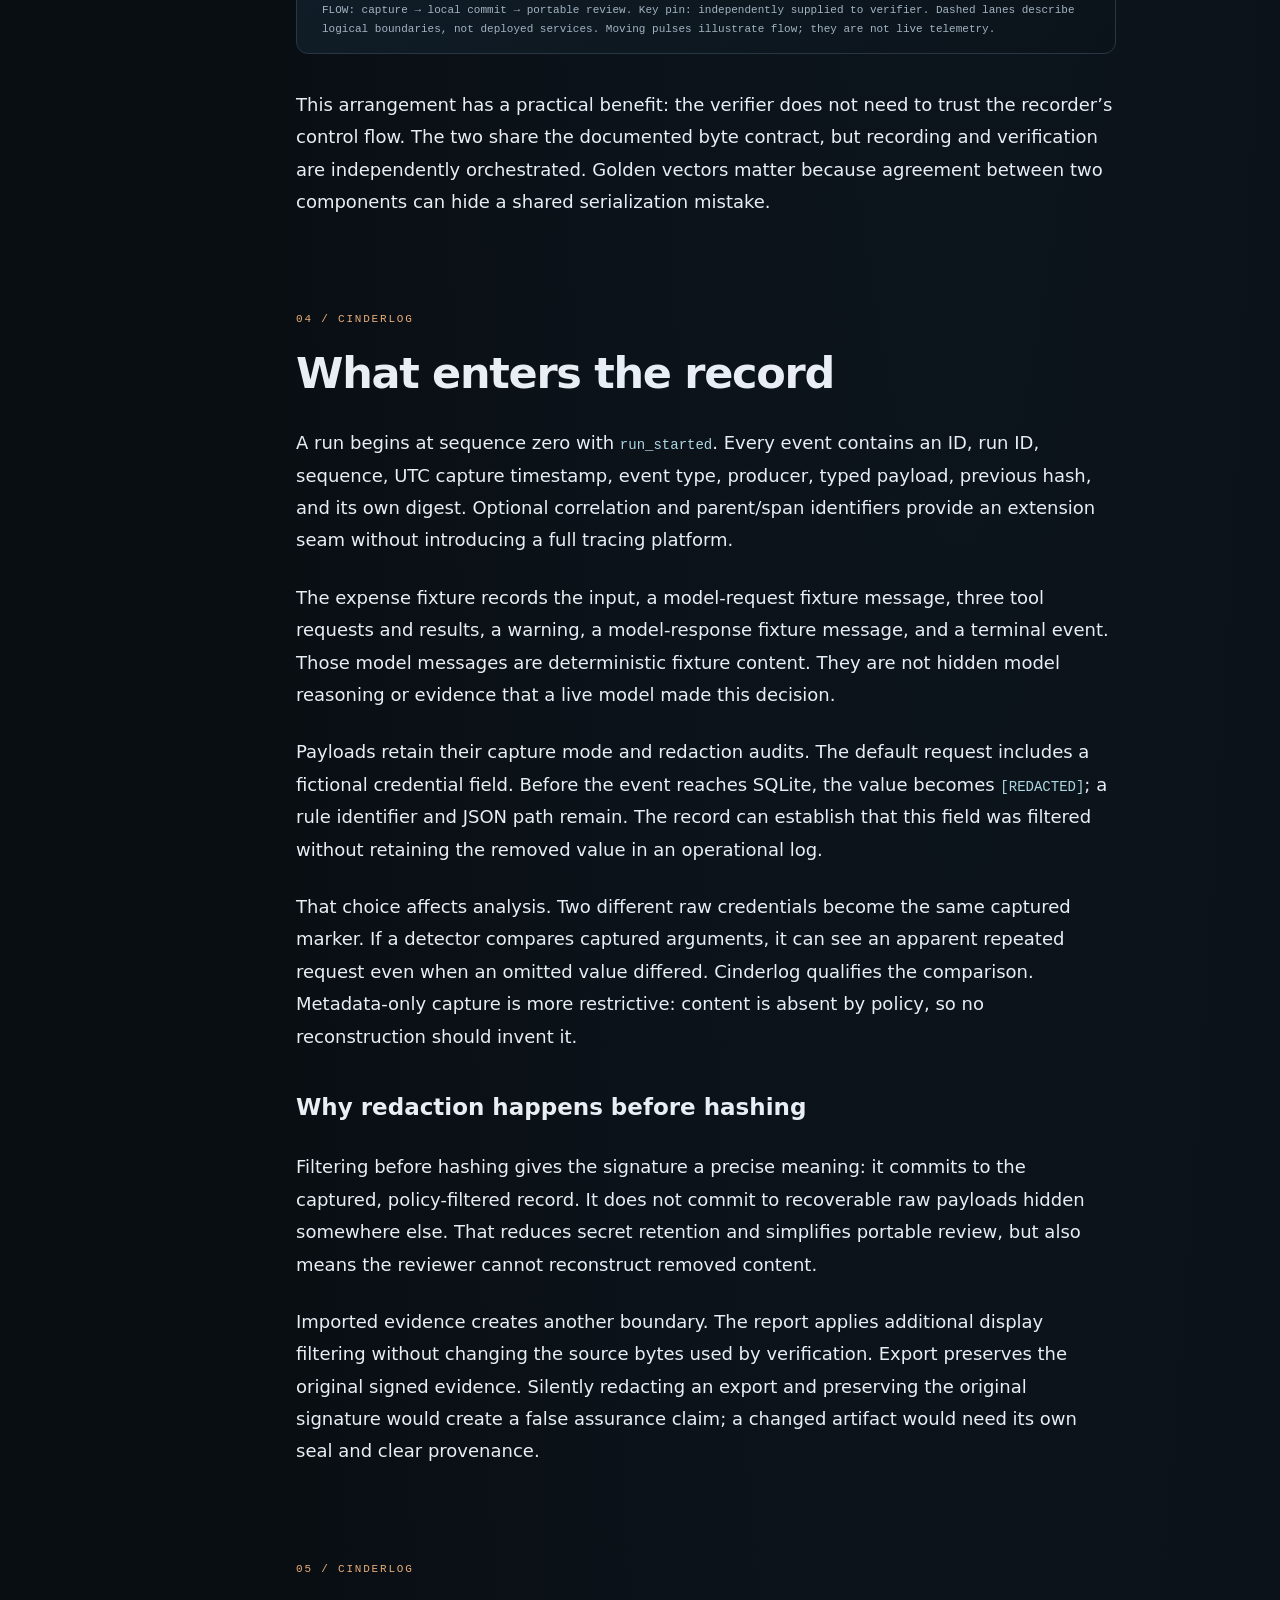
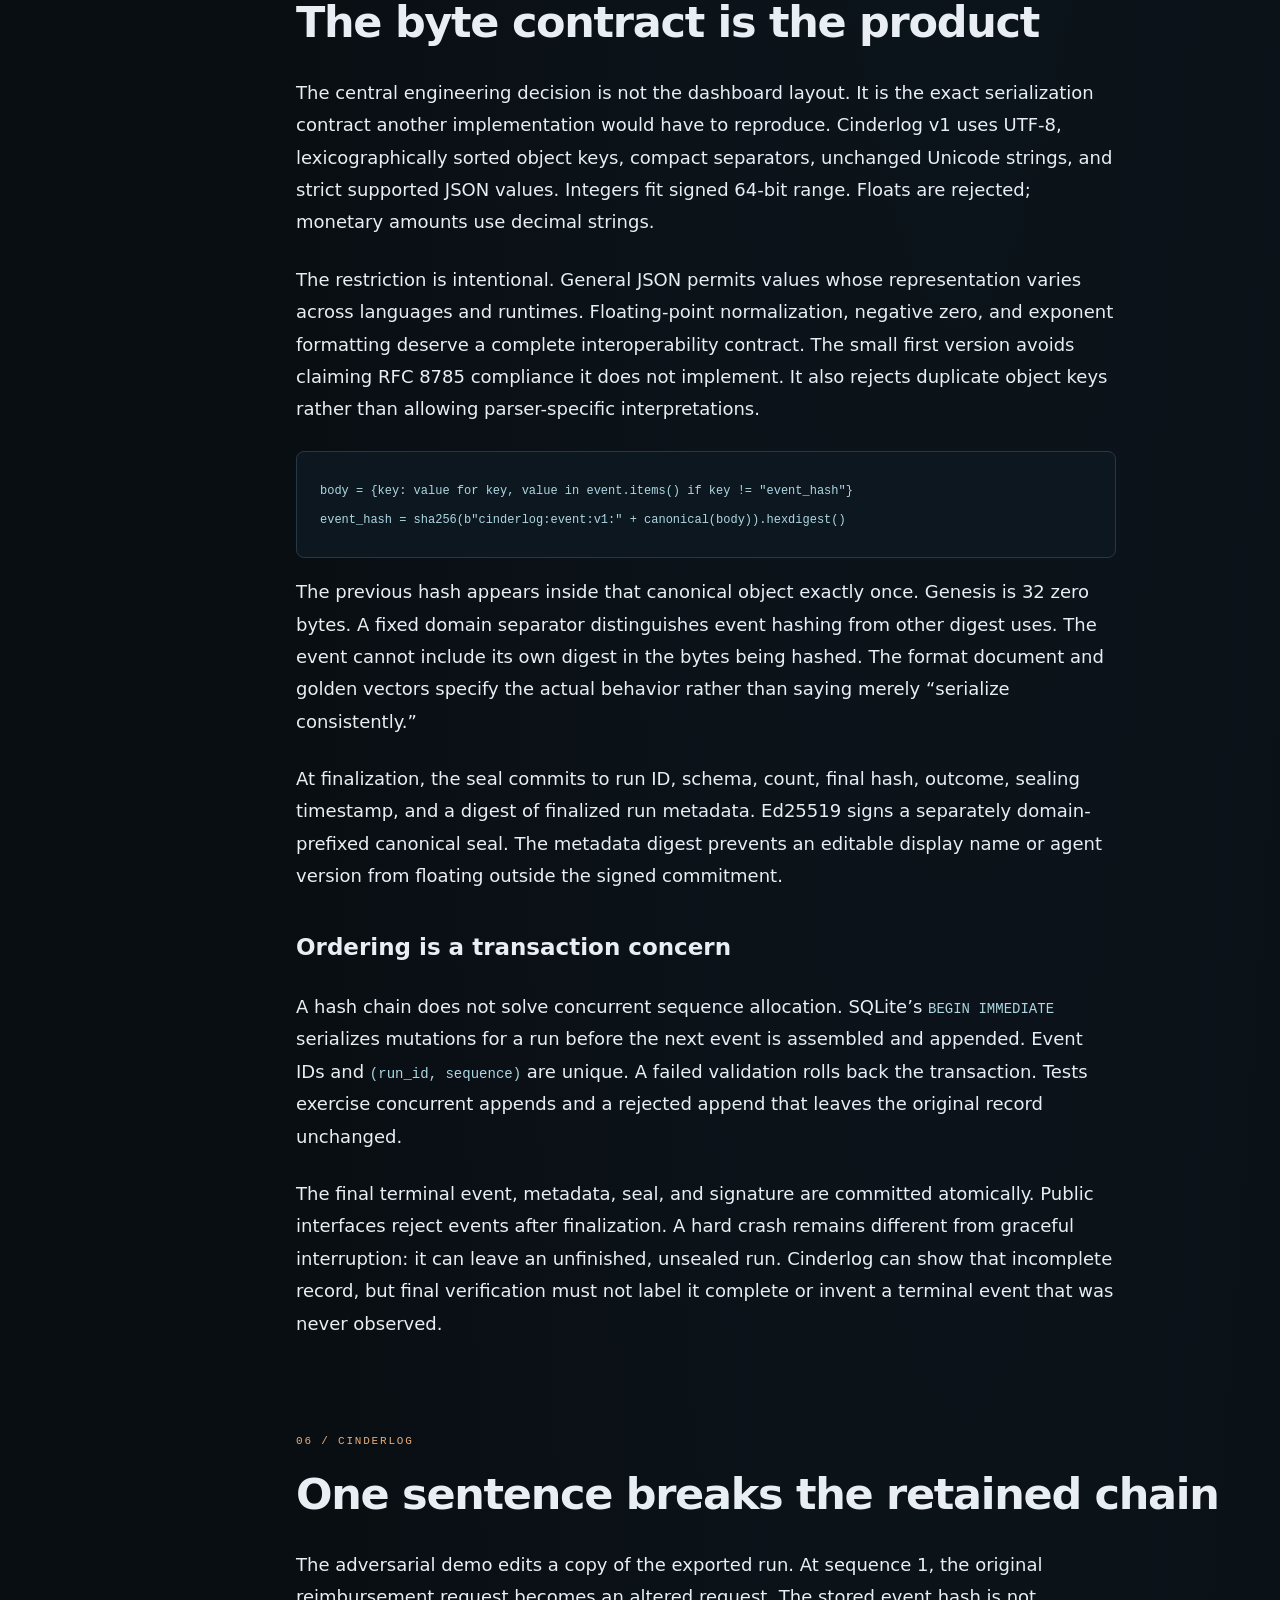
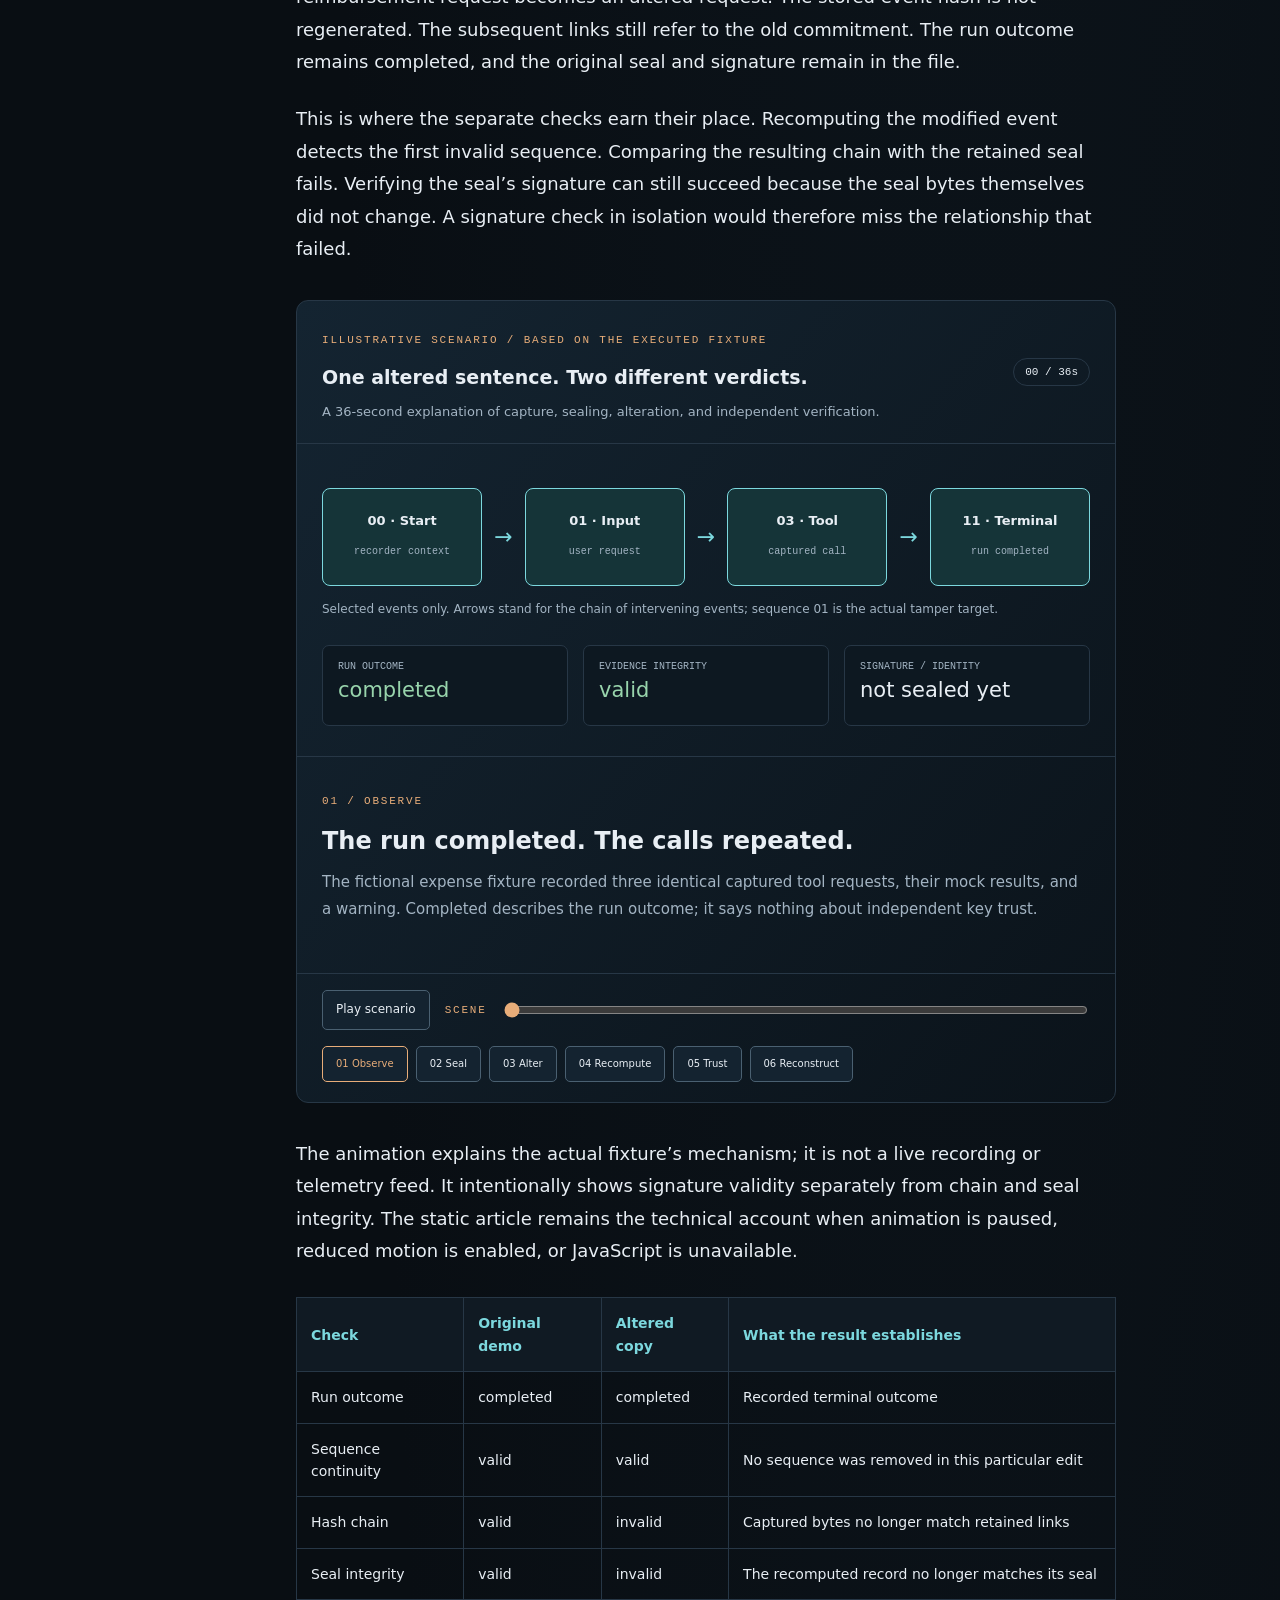
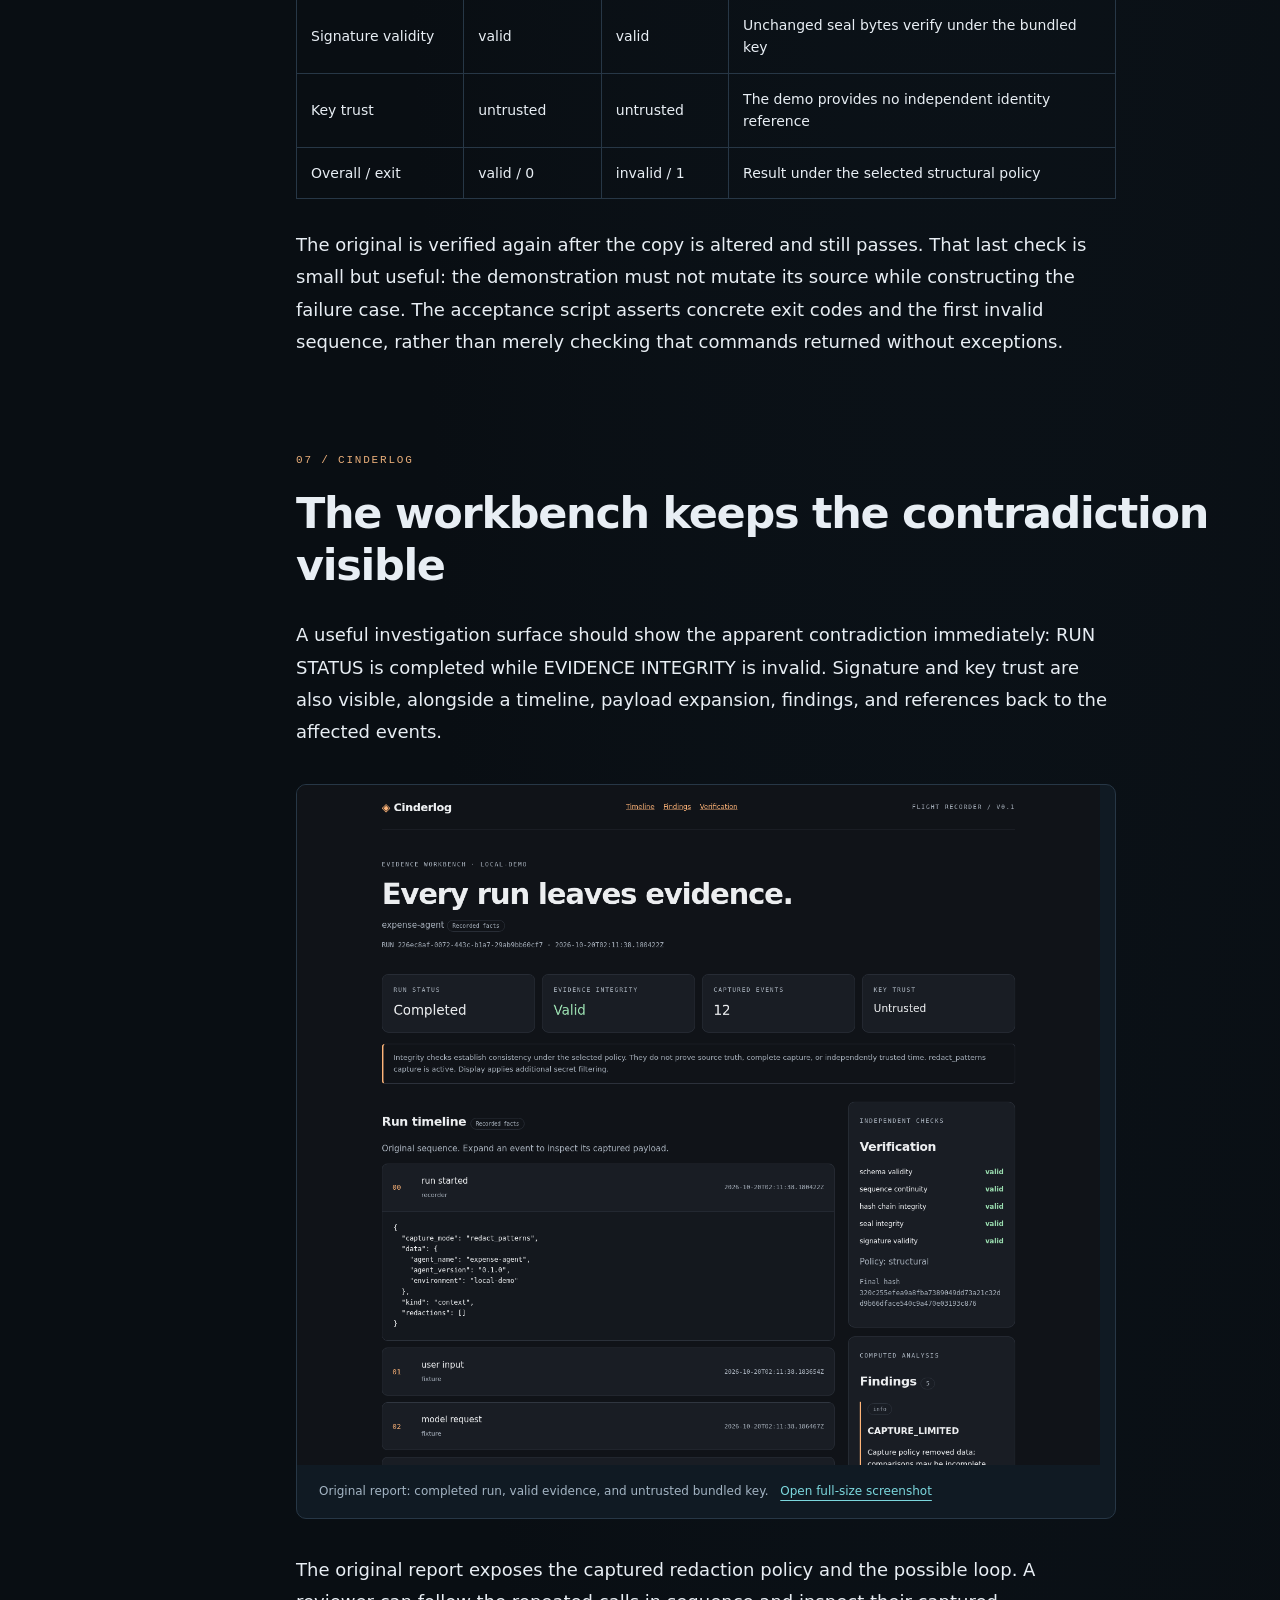
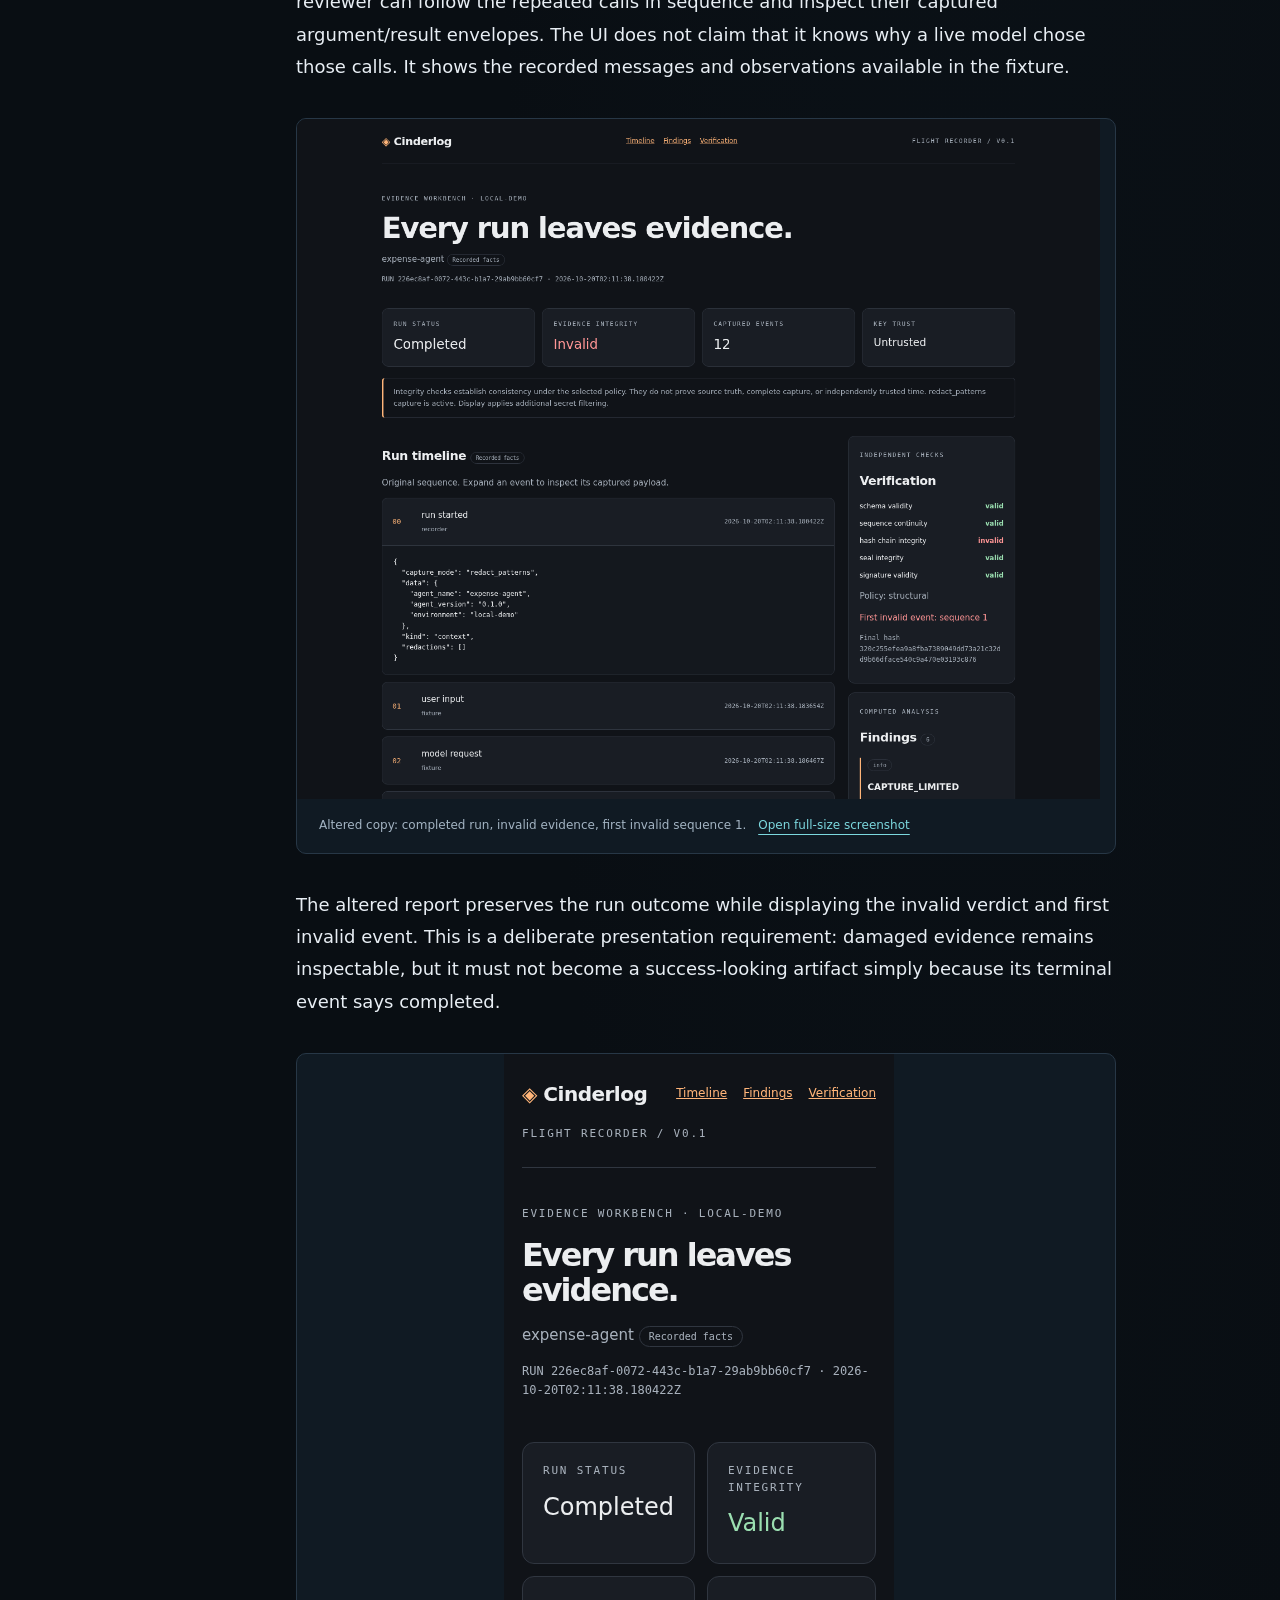
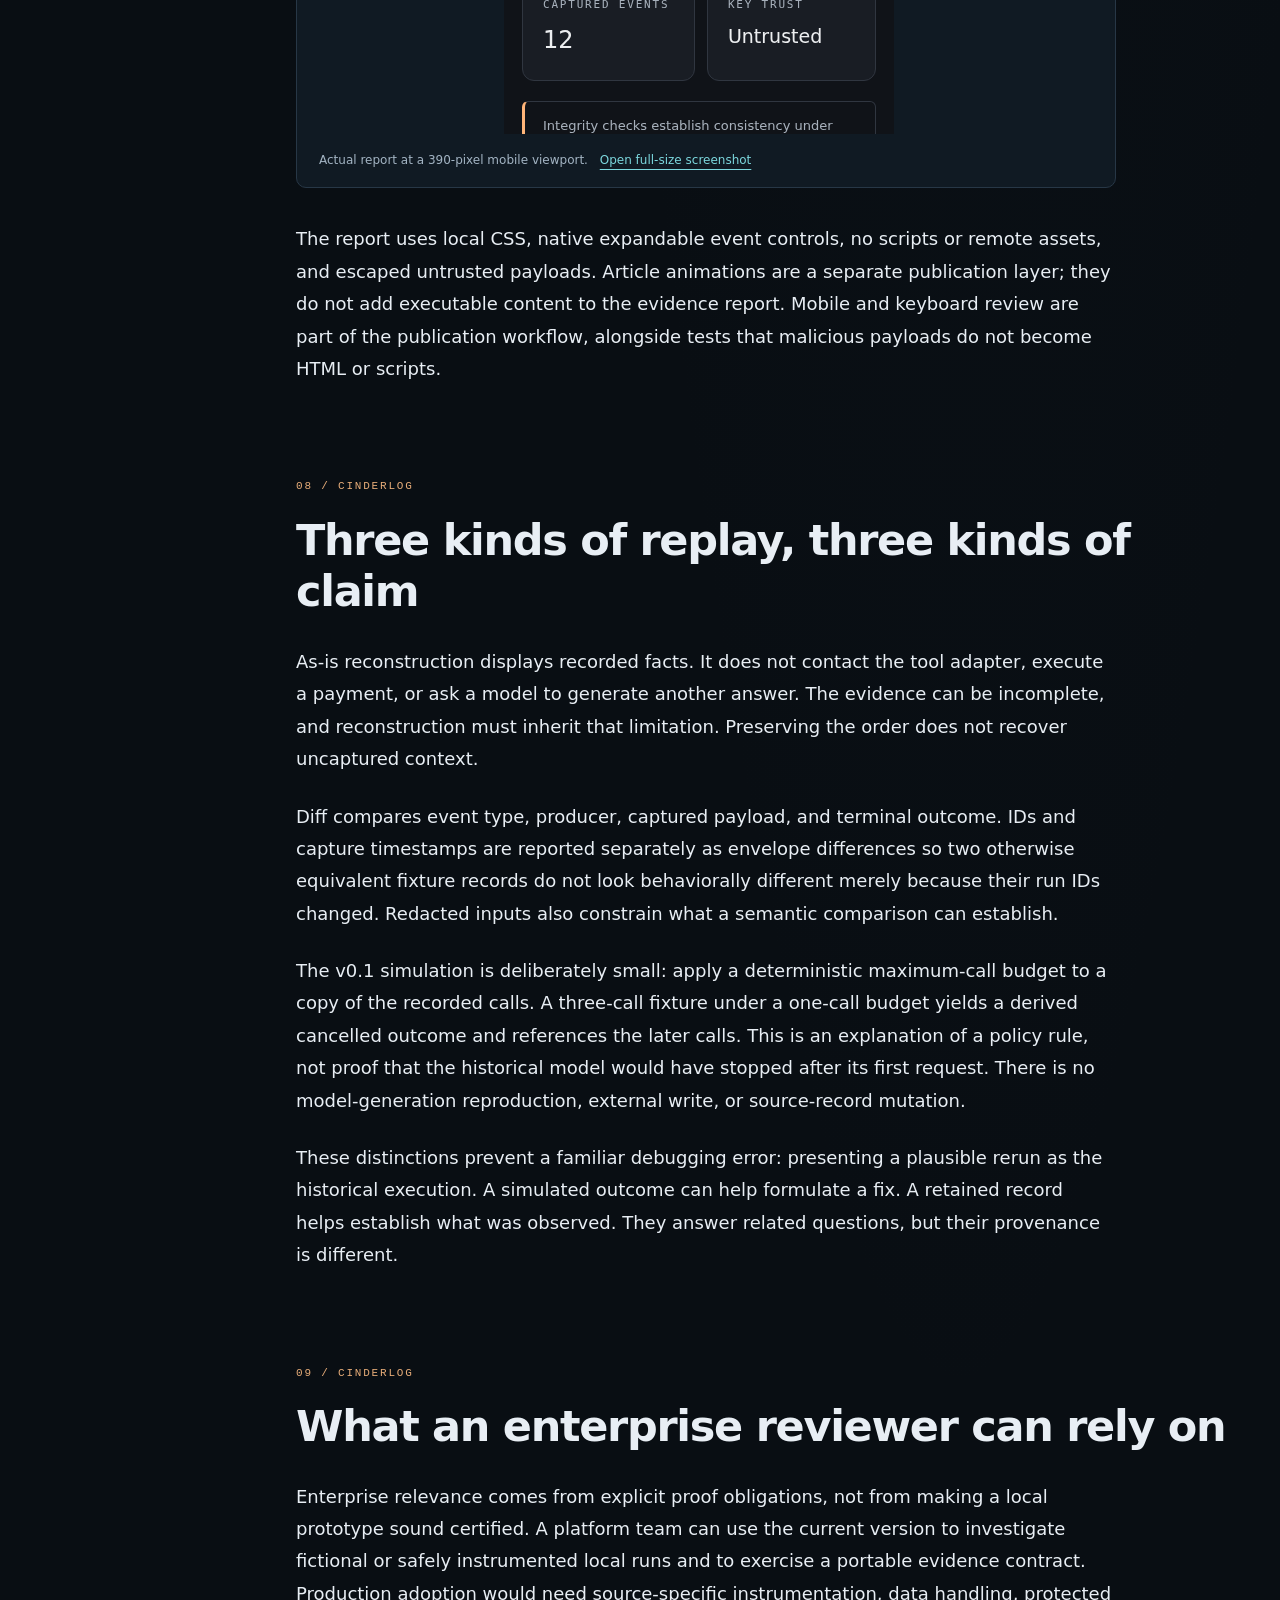
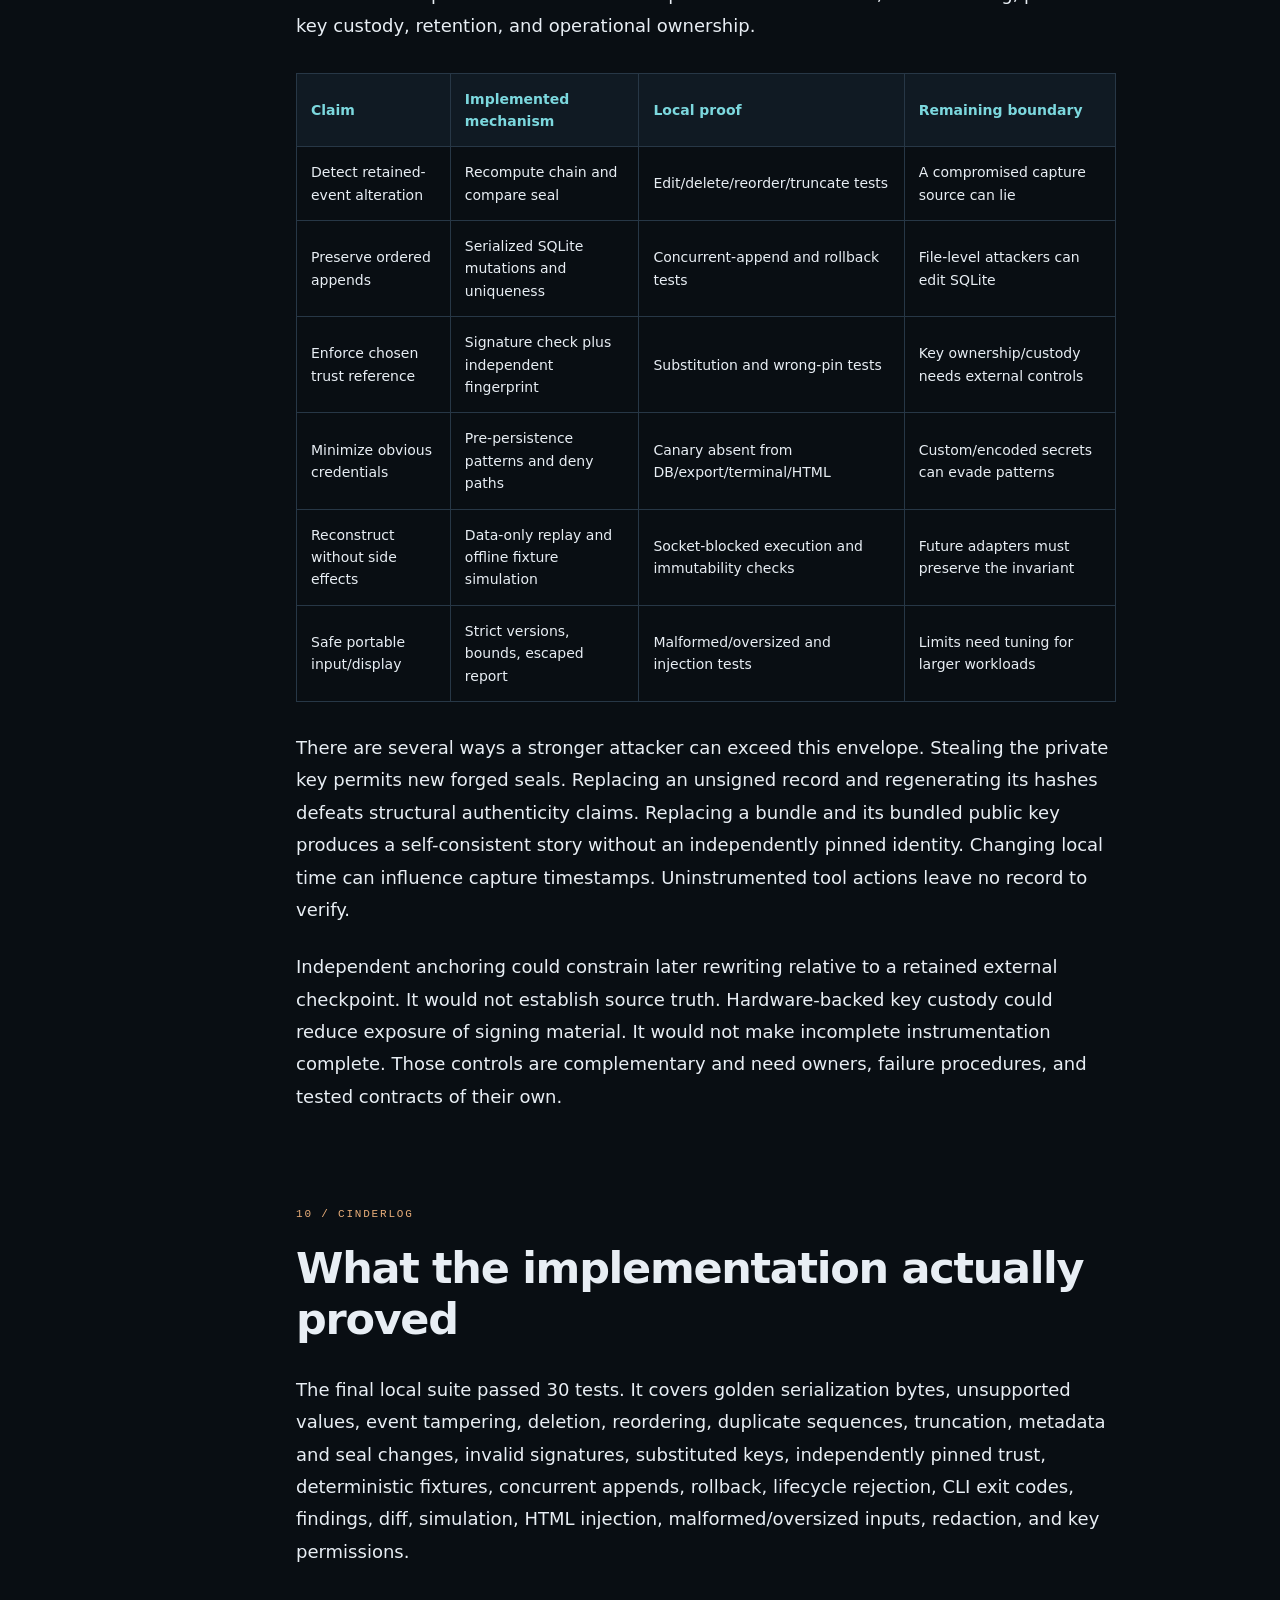
==== commit b06a3dca: "Remove reviewed publication notes from Cinderlog article" ====
--- a/cinderlog/index.html
+++ b/cinderlog/index.html
@@ -1,4 +1,4 @@
-<!doctype html><html lang="en"><head><meta charset="utf-8"><meta name="viewport" content="width=device-width,initial-scale=1"><meta name="description" content="An expense-agent investigation becomes a local evidence workbench: capture contracts, cryptographic verification, replay, and explicit enterprise trust boundaries."><meta name="author" content="Cinderlog contributors"><title>The Agent Ran Successfully. Can You Prove What Happened? · Cinderlog · Cinderlog contributors</title><link rel="stylesheet" href="assets/article.css"></head><body><a class="skip" href="#the-ordinary-request">Skip to article</a><div class="progress" aria-hidden="true"></div><div class="layout"><aside class="toc"><span class="kicker">On this page</span><nav aria-label="Article contents"><a href="#the-ordinary-request">The ordinary request</a><a href="#the-investigation-changes-the-question">The investigation changes the question</a><a href="#an-architecture-with-three-boundaries">An architecture with three boundaries</a><a href="#what-enters-the-record">What enters the record</a><a href="#the-byte-contract-is-the-product">The byte contract is the product</a><a href="#one-sentence-breaks-the-retained-chain">One sentence breaks the retained chain</a><a href="#the-workbench-keeps-the-contradiction-visible">The workbench keeps the contradiction visible</a><a href="#three-kinds-of-replay-three-kinds-of-claim">Three kinds of replay, three kinds of claim</a><a href="#what-an-enterprise-reviewer-can-rely-on">What an enterprise reviewer can rely on</a><a href="#what-the-implementation-actually-proved">What the implementation actually proved</a><a href="#reproduce-the-investigation">Reproduce the investigation</a><a href="#return-to-the-expense-request">Return to the expense request</a><a href="#source-and-publication-status">Source and publication status</a></nav><a class="back" href="../">← All publications</a></aside><main><header class="hero"><a class="author" href="../">Cinderlog contributors</a><p class="kicker">Agent evidence / engineering investigation</p><h1>The agent ran successfully.<br><em>Can you prove what happened?</em></h1><p class="deck">A reimbursement loop, an altered record, and the engineering contract between what an agent did and what a reviewer can verify.</p><div class="meta"><span>October 19, 2026</span><span>15-minute deep dive</span><span>Locally implemented v0.1</span></div><div class="hero-links"><a href="#architecture-visual">Explore the architecture ↓</a><a href="#tamper-visual">Watch the evidence break ↓</a></div></header><aside class="brief"><span class="kicker">The investigation</span><p>A completed run can leave invalid evidence. Cinderlog keeps capture, chain integrity, signature validity, and key trust separate—then reconstructs the observations without executing the tools again.</p></aside><section class="chapter" id="the-ordinary-request"><span class="kicker">01 / Cinderlog</span><h2>The ordinary request</h2><div class="prose">
+<!doctype html><html lang="en"><head><meta charset="utf-8"><meta name="viewport" content="width=device-width,initial-scale=1"><meta name="description" content="An expense-agent investigation becomes a local evidence workbench: capture contracts, cryptographic verification, replay, and explicit enterprise trust boundaries."><meta name="author" content="Cinderlog contributors"><title>The Agent Ran Successfully. Can You Prove What Happened? · Cinderlog · Cinderlog contributors</title><link rel="stylesheet" href="assets/article.css"></head><body><a class="skip" href="#the-ordinary-request">Skip to article</a><div class="progress" aria-hidden="true"></div><div class="layout"><aside class="toc"><span class="kicker">On this page</span><nav aria-label="Article contents"><a href="#the-ordinary-request">The ordinary request</a><a href="#the-investigation-changes-the-question">The investigation changes the question</a><a href="#an-architecture-with-three-boundaries">An architecture with three boundaries</a><a href="#what-enters-the-record">What enters the record</a><a href="#the-byte-contract-is-the-product">The byte contract is the product</a><a href="#one-sentence-breaks-the-retained-chain">One sentence breaks the retained chain</a><a href="#the-workbench-keeps-the-contradiction-visible">The workbench keeps the contradiction visible</a><a href="#three-kinds-of-replay-three-kinds-of-claim">Three kinds of replay, three kinds of claim</a><a href="#what-an-enterprise-reviewer-can-rely-on">What an enterprise reviewer can rely on</a><a href="#what-the-implementation-actually-proved">What the implementation actually proved</a><a href="#reproduce-the-investigation">Reproduce the investigation</a><a href="#return-to-the-expense-request">Return to the expense request</a></nav><a class="back" href="../">← All publications</a></aside><main><header class="hero"><a class="author" href="../">Cinderlog contributors</a><p class="kicker">Agent evidence / engineering investigation</p><h1>The agent ran successfully.<br><em>Can you prove what happened?</em></h1><p class="deck">A reimbursement loop, an altered record, and the engineering contract between what an agent did and what a reviewer can verify.</p><div class="meta"><span>October 19, 2026</span><span>15-minute deep dive</span><span>Locally implemented v0.1</span></div><div class="hero-links"><a href="#architecture-visual">Explore the architecture ↓</a><a href="#tamper-visual">Watch the evidence break ↓</a></div></header><aside class="brief"><span class="kicker">The investigation</span><p>A completed run can leave invalid evidence. Cinderlog keeps capture, chain integrity, signature validity, and key trust separate—then reconstructs the observations without executing the tools again.</p></aside><section class="chapter" id="the-ordinary-request"><span class="kicker">01 / Cinderlog</span><h2>The ordinary request</h2><div class="prose">
 <p>The request is small enough to disappear into a normal workday: “What is the status of expense EXP-1042?” An assistant looks up the record and answers that the reimbursement is pending. The user gets an answer. The run finishes successfully. A green completion marker seems reasonable.</p>
 <p>Now follow the execution rather than the answer. The assistant asked <code>get_expense_status</code> for the same expense three times. Each request produced the same fictional pending record. Nothing in the final sentence explains why the calls repeated. For an engineer, the interesting question is no longer whether the assistant answered. It is what the execution actually did, and which parts of that account can be checked later.</p>
 <p>This is the incident I used to build Cinderlog. It is a deterministic fixture, not a recording of an actual employee or financial system. No reimbursement is paid, no HR service is contacted, and no model API is required. Keeping the incident fictional makes it possible to alter its evidence deliberately and test the investigator’s tools without exposing customer data.</p>
@@ -168,8 +168,8 @@
 </div></section><section class="chapter" id="what-the-implementation-actually-proved"><span class="kicker">10 / Cinderlog</span><h2>What the implementation actually proved</h2><div class="prose">
 <p>The final local suite passed 30 tests. It covers golden serialization bytes, unsupported values, event tampering, deletion, reordering, duplicate sequences, truncation, metadata and seal changes, invalid signatures, substituted keys, independently pinned trust, deterministic fixtures, concurrent appends, rollback, lifecycle rejection, CLI exit codes, findings, diff, simulation, HTML injection, malformed/oversized inputs, redaction, and key permissions.</p>
 <p>The demo is also exercised with socket creation blocked. The secret canary is checked across persisted/exported artifacts, terminal output, and HTML. A fresh wheel installation generated the report successfully, which checks that package data and the installed CLI work beyond an editable checkout.</p>
-<p>Local Ruff lint and formatting, strict mypy checks, package build, locked offline dependency sync, and the end-to-end acceptance script passed. The repository contains a GitHub Actions workflow, but there has been no hosted CI run because nothing has been pushed. There is no independent audit, production certification, or claimed performance benchmark.</p>
-<p>Browser screenshot capture is an additional proof step. The sandbox used to implement this version blocks Chromium socket operations. The capture script is prepared to run in a browser-capable environment; until it has actually produced images, the publication must mark screenshot slots as pending instead of inserting fabricated UI illustrations.</p>
+<p>Local Ruff lint and formatting, strict mypy checks, package build, locked offline dependency sync, and the end-to-end acceptance script passed. The published repository’s GitHub Actions workflow also passed these checks. There is no independent audit, production certification, or claimed performance benchmark.</p>
+<p>The article includes actual Chromium captures of the original, altered-evidence, and mobile reports. A provenance manifest records source and image hashes, viewport sizes, and browser version.</p>
 </div></section><section class="chapter" id="reproduce-the-investigation"><span class="kicker">11 / Cinderlog</span><h2>Reproduce the investigation</h2><div class="prose">
 <p>Dependency installation may use the network. The recorded demo, verification, replay, and report generation require no credentials, GPU, or network access once installed.</p>
 <pre><code class="language-bash">uv sync --all-groups --locked
@@ -190,7 +190,4 @@
 </div></section><section class="chapter" id="return-to-the-expense-request"><span class="kicker">12 / Cinderlog</span><h2>Return to the expense request</h2><div class="prose">
 <p>The employee still sees a pending reimbursement. Cinderlog does not change that result or enforce a tool-call budget on a real agent. What changes is the engineer’s ability to inspect the execution: three captured requests, policy-filtered arguments, a retained seal, and a verifier that can reject an altered copy without consulting the dashboard.</p>
 <p>That is the useful first increment. Next comes source mapping for OpenTelemetry, an MCP observation adapter, and a crash journal that preserves incomplete history honestly. External anchors and a team collector would follow after the local evidence contract has earned reuse. Optional generated interpretation would cite event references and stay separate from deterministic verification.</p>
-<p>The workbench is small by design. Its credibility comes from saying exactly what was retained, what was recomputed, which key was trusted, and where reconstruction stops. A completed run can be a starting point for investigation. It should not be the end of the evidence story.</p>
-</div></section><section class="chapter" id="source-and-publication-status"><span class="kicker">13 / Cinderlog</span><h2>Source and publication status</h2><div class="prose">
-<p>The implementation, <a href="assets/FORMAT.md">format</a>, <a href="assets/THREAT_MODEL.md">threat model</a>, and <a href="assets/LICENSE">MIT license</a> are available in the local Cinderlog checkout. The intended remote repository is <code>https://github.com/mailtotanvir/Cinderlog</code>; remote creation/availability and public CI are not asserted here. Application push and blog publication remain pending owner review.</p>
-<p>The reading layout and interactive explanation approach were informed by the owner’s <a href="https://mailtotanvir.github.io/gridos/">gridOS article</a> and the requested enterprise portfolio reference. The local gridOS source was inspected; live reference retrieval was unavailable in this sandbox. These are design references, not evidence that Cinderlog implements gridOS or has enterprise certification.</p></div></section><footer><a href="../">← Tanvir’s publications</a><span>© 2026 Cinderlog contributors</span></footer></main></div><script src="assets/article.js" defer></script></body></html>
+<p>The workbench is small by design. Its credibility comes from saying exactly what was retained, what was recomputed, which key was trusted, and where reconstruction stops. A completed run can be a starting point for investigation. It should not be the end of the evidence story.</p></div></section><footer><a href="../">← Tanvir’s publications</a><span>© 2026 Cinderlog contributors</span></footer></main></div><script src="assets/article.js" defer></script></body></html>
